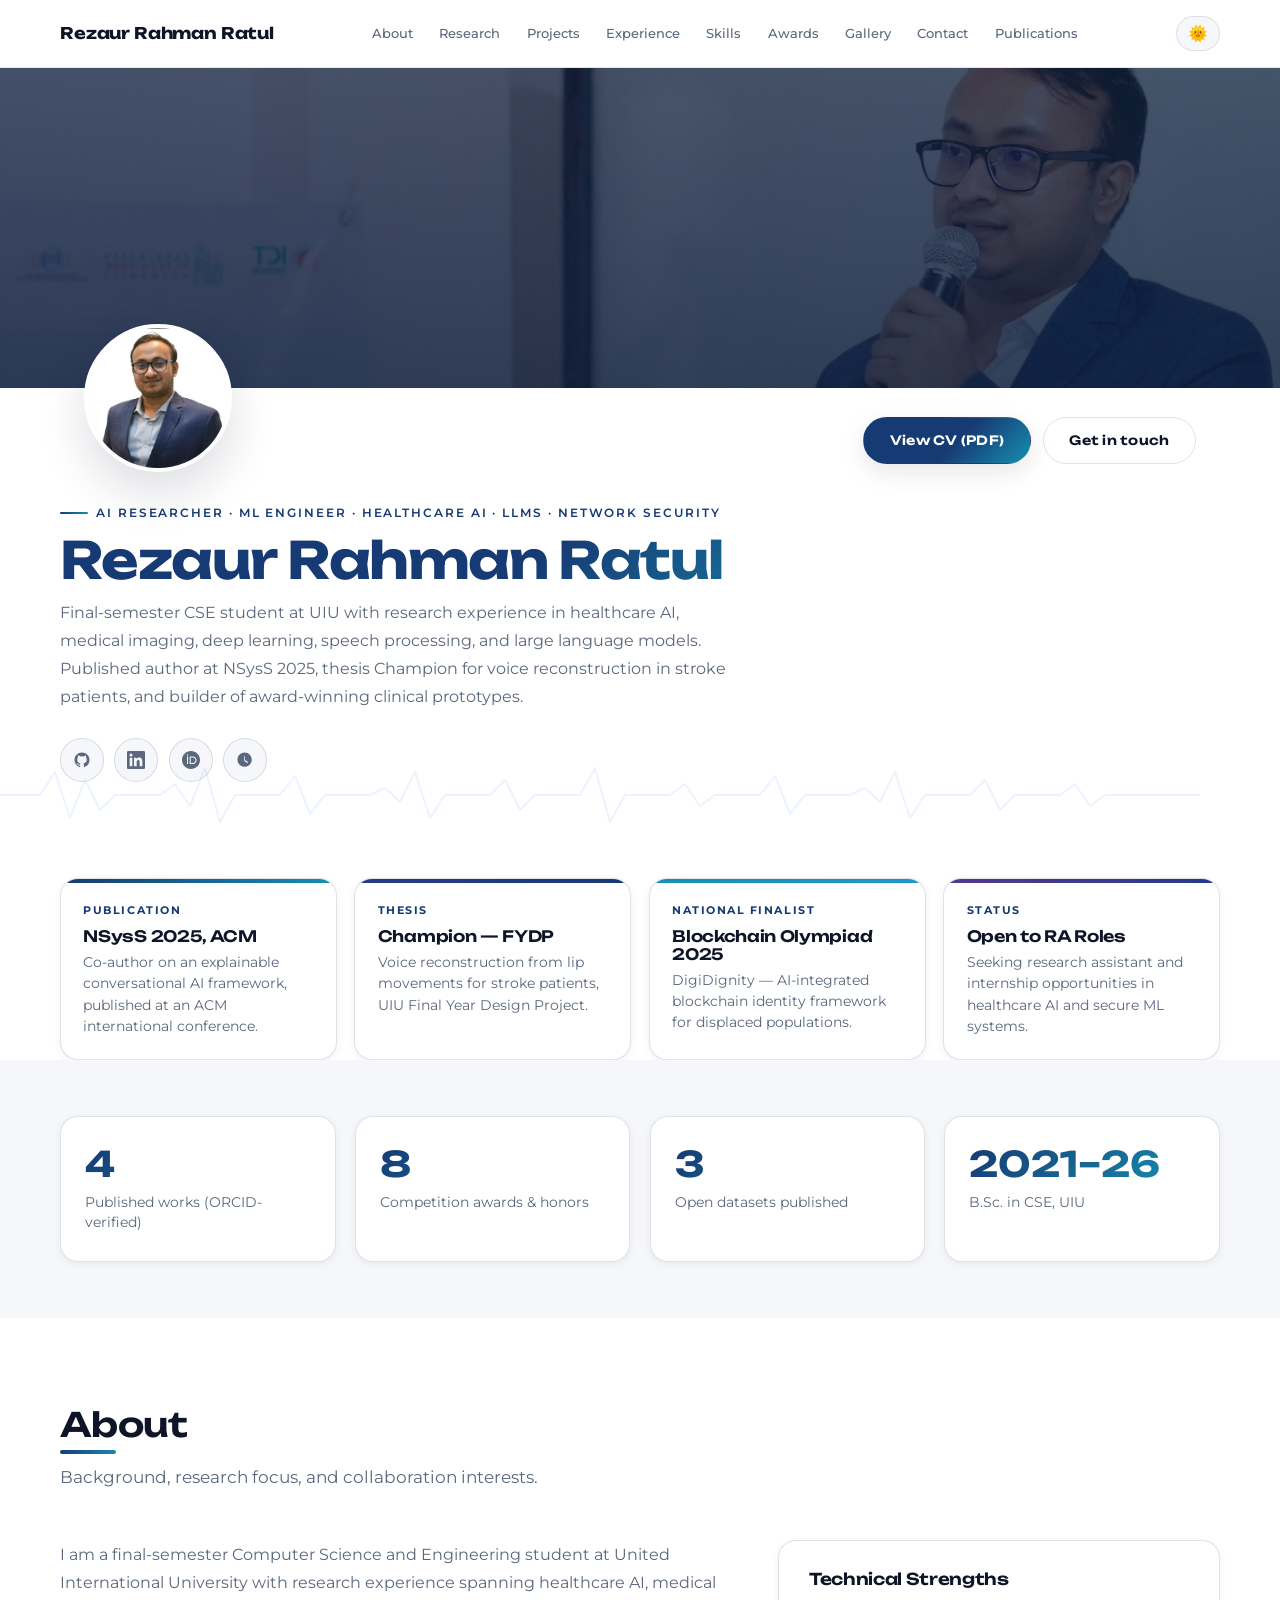
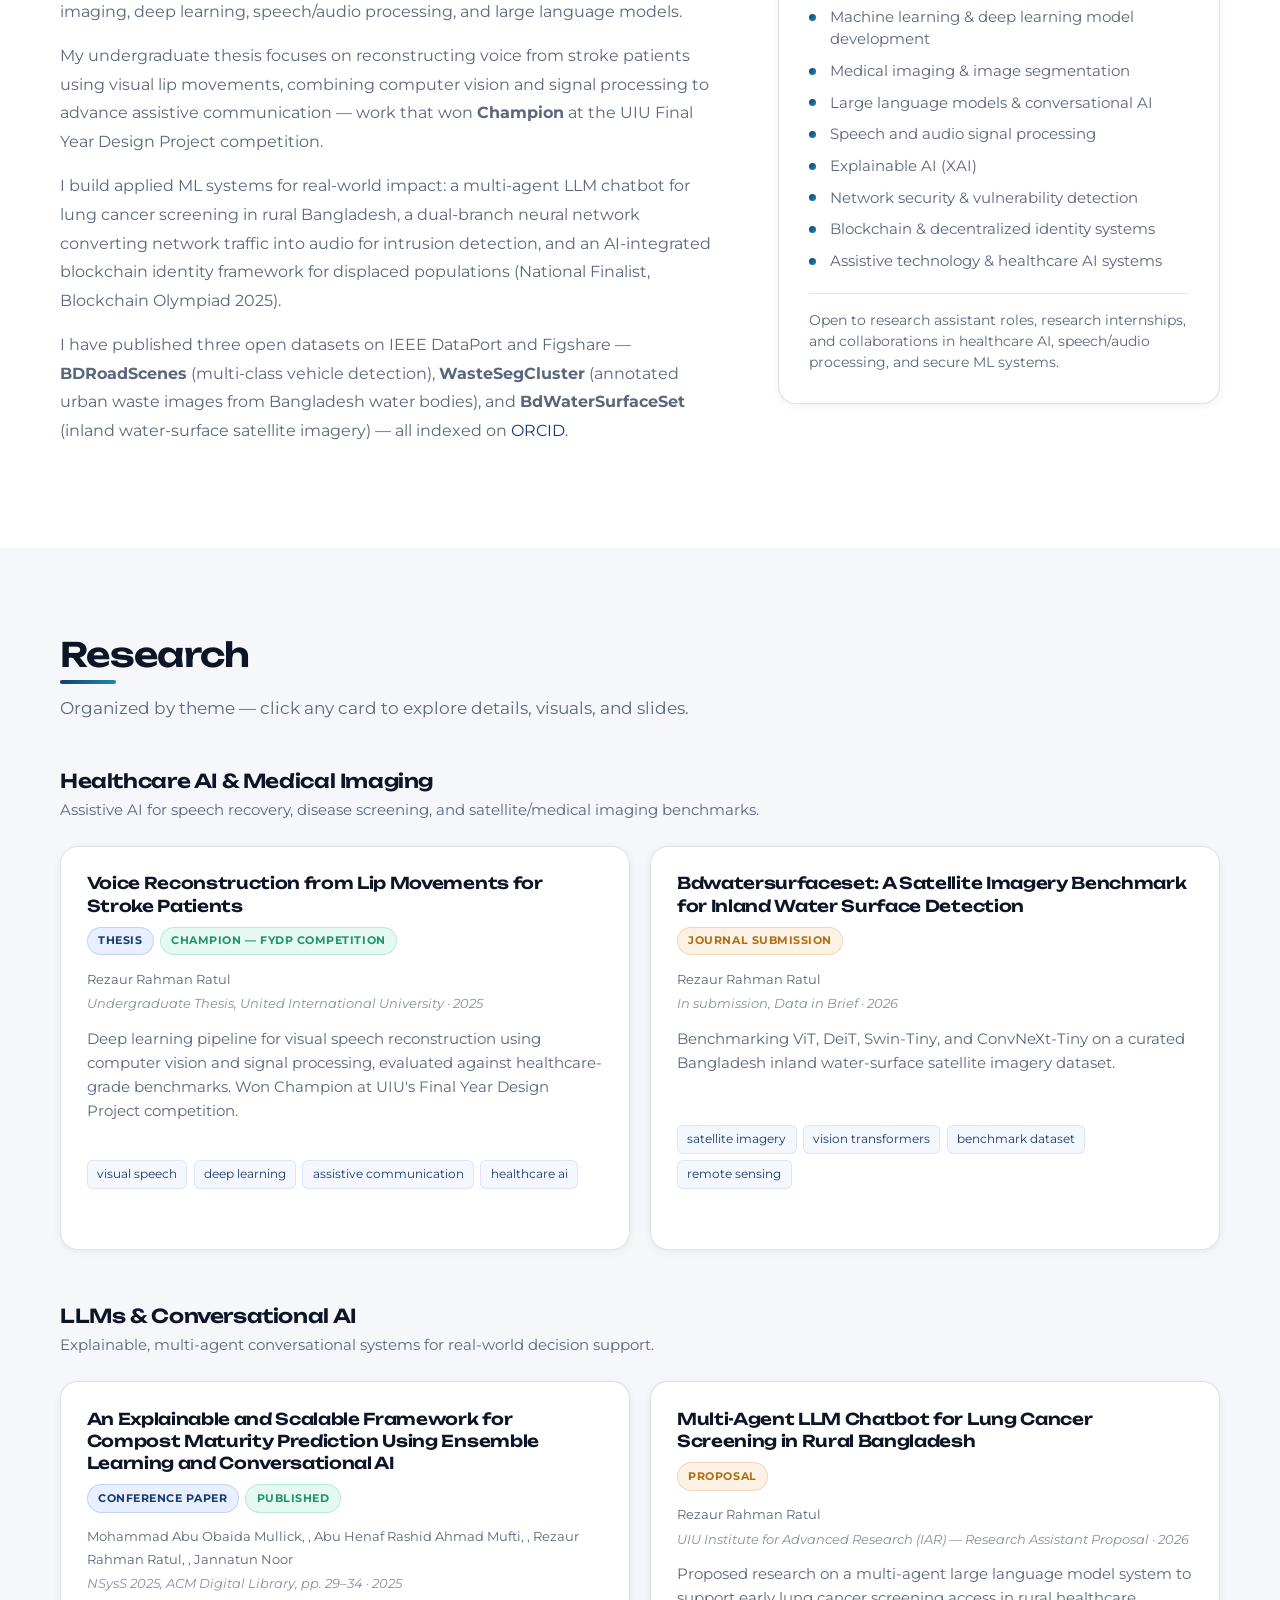
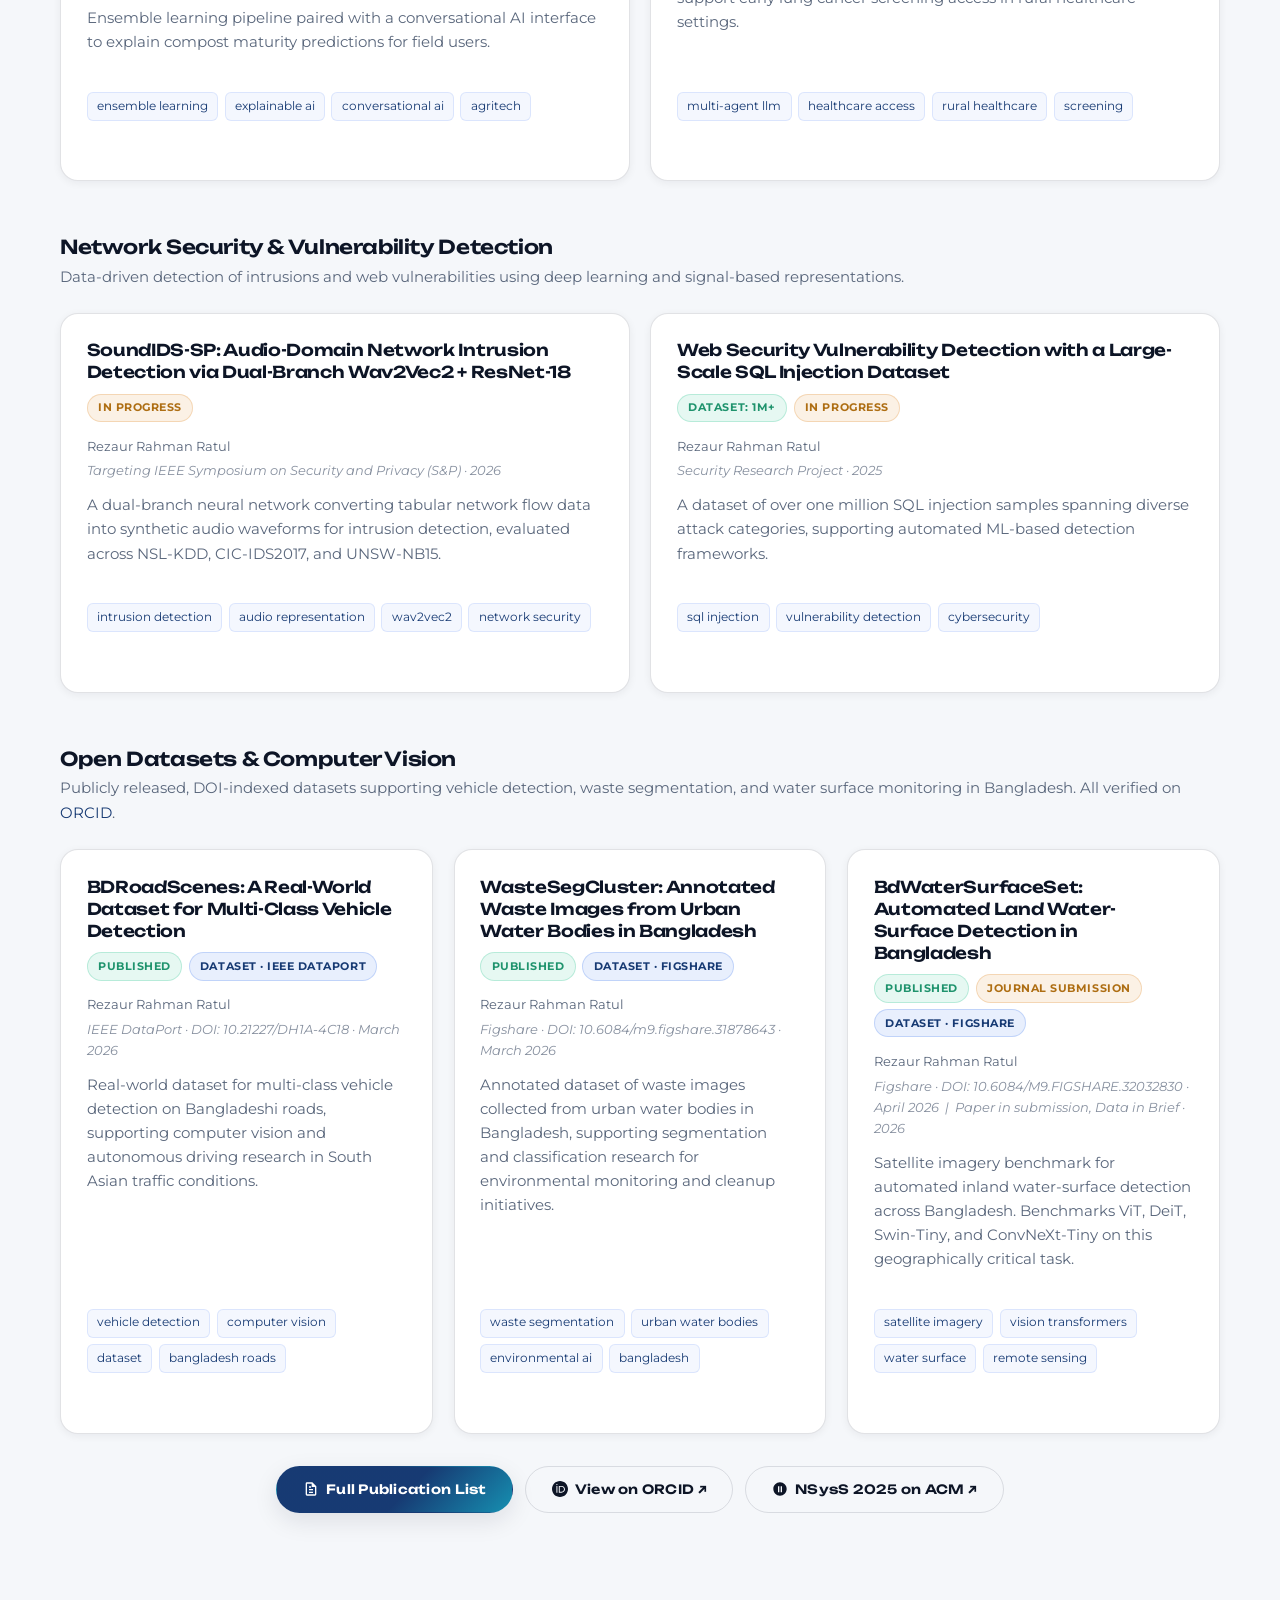
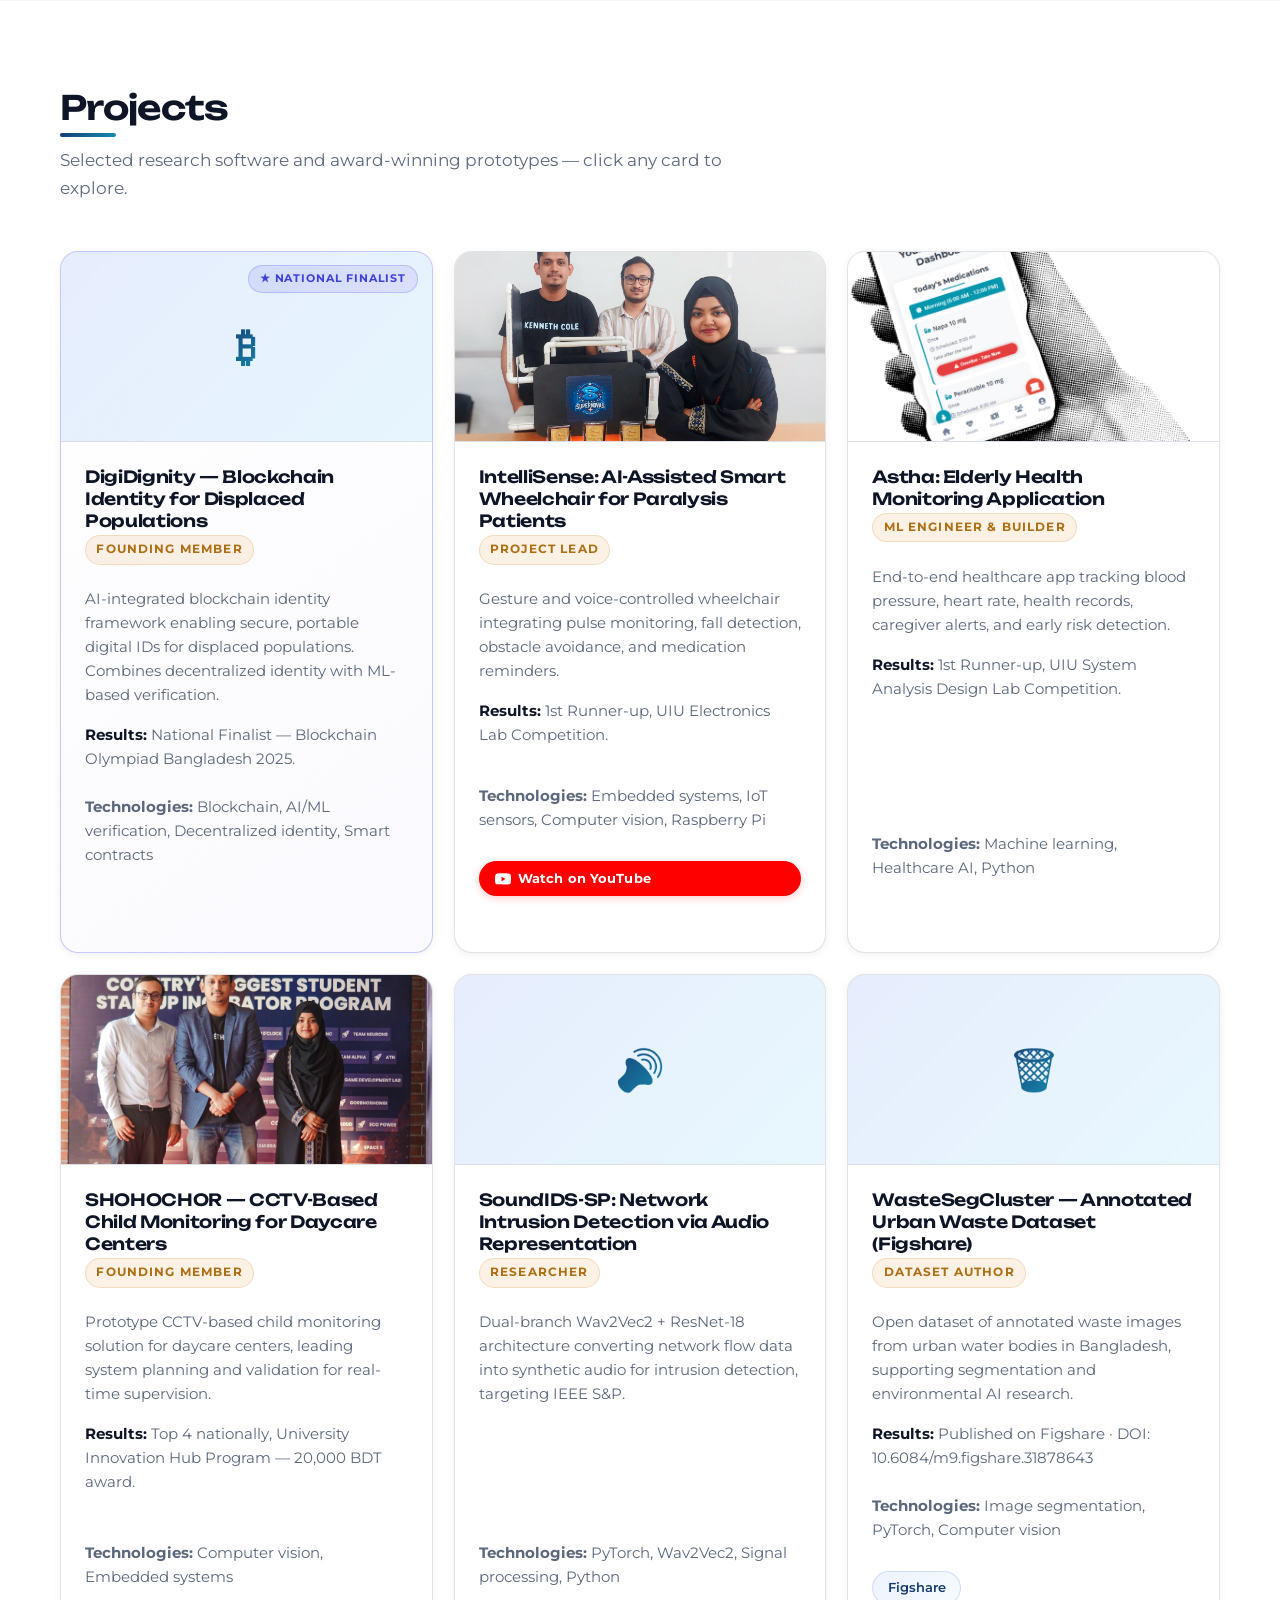
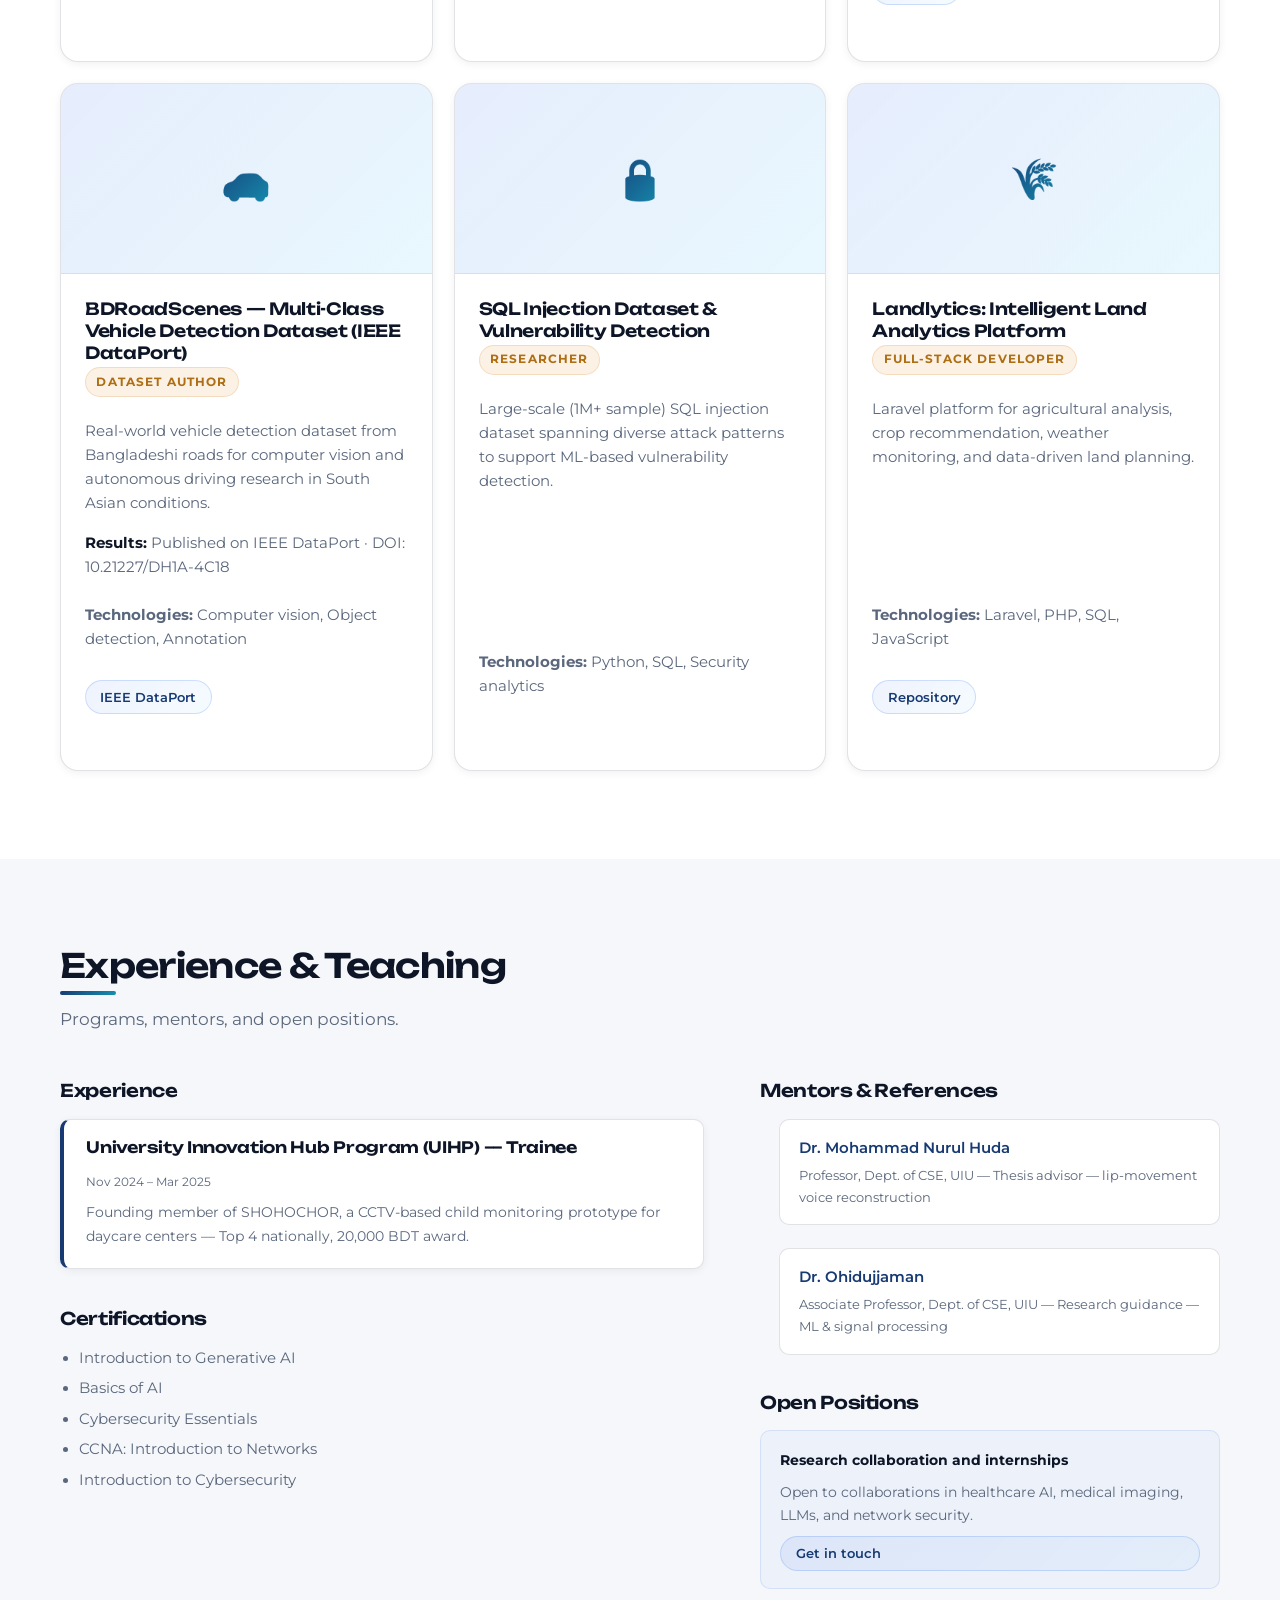
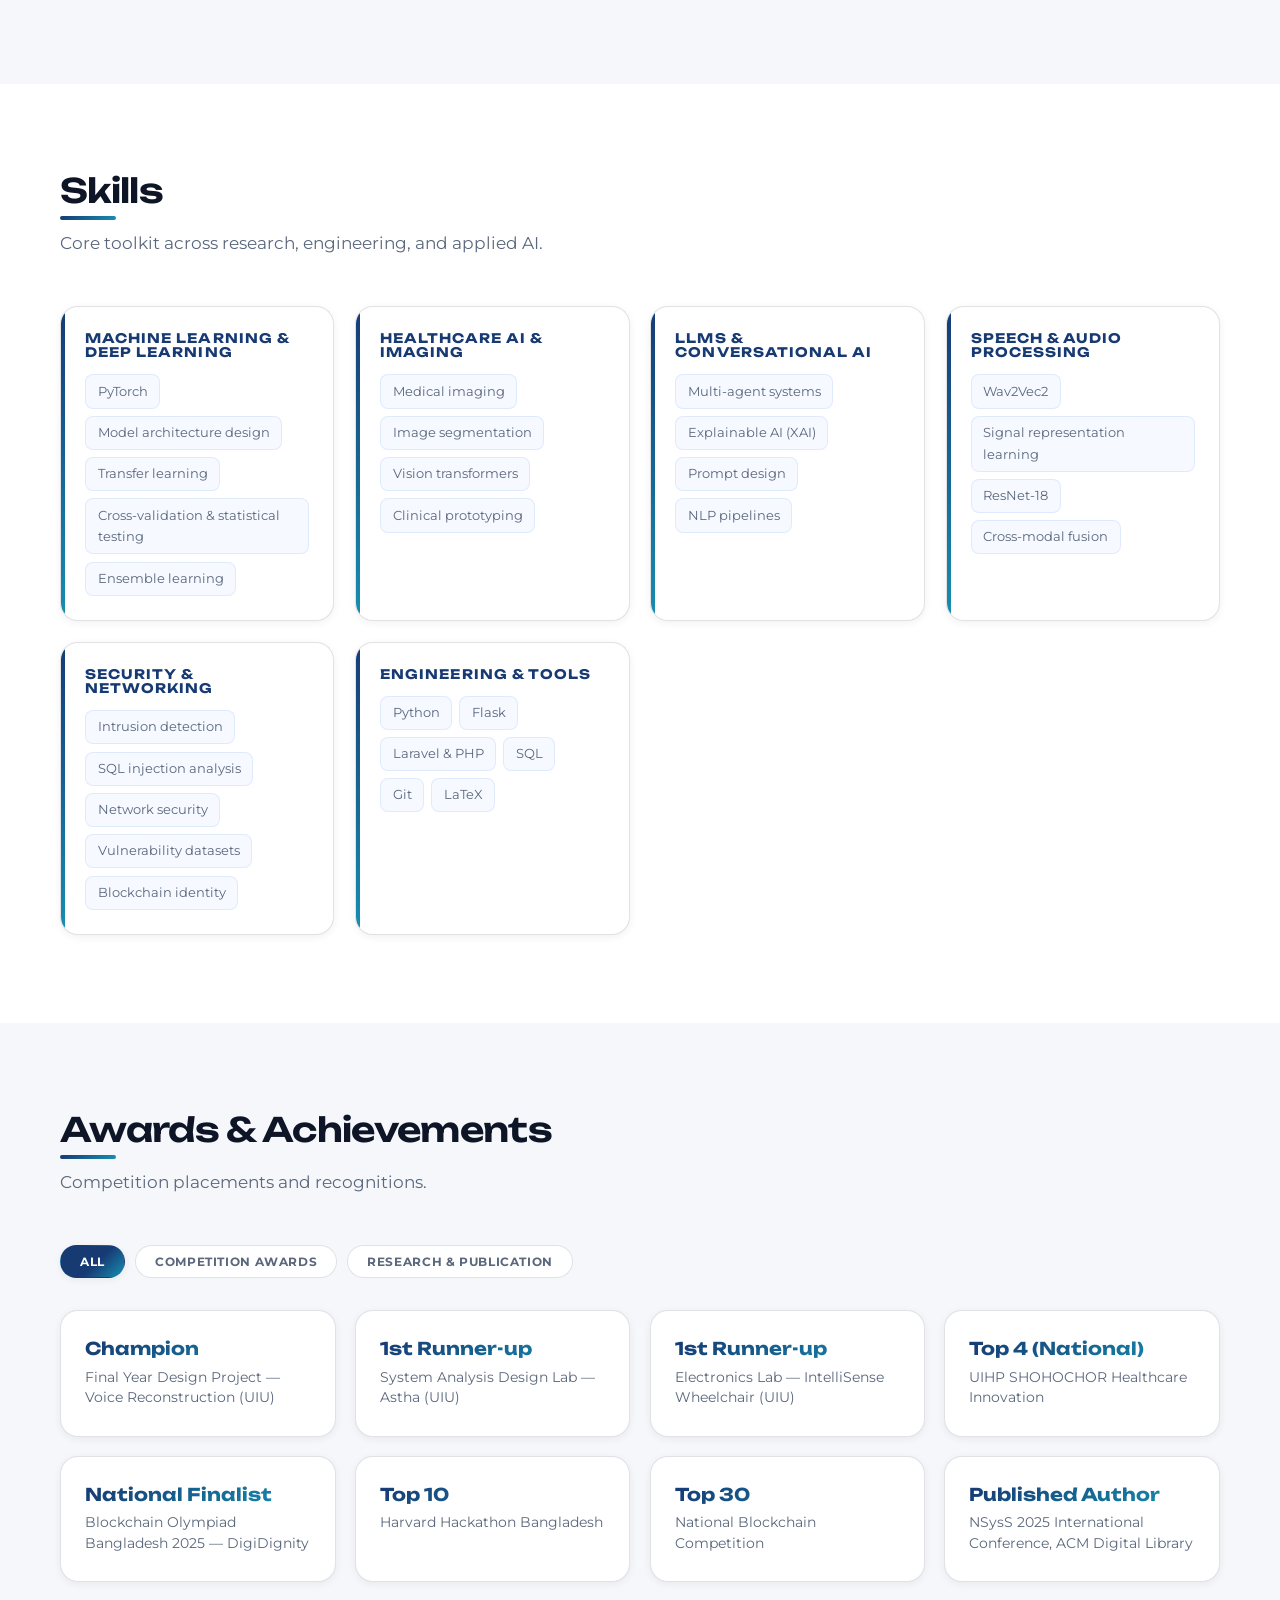
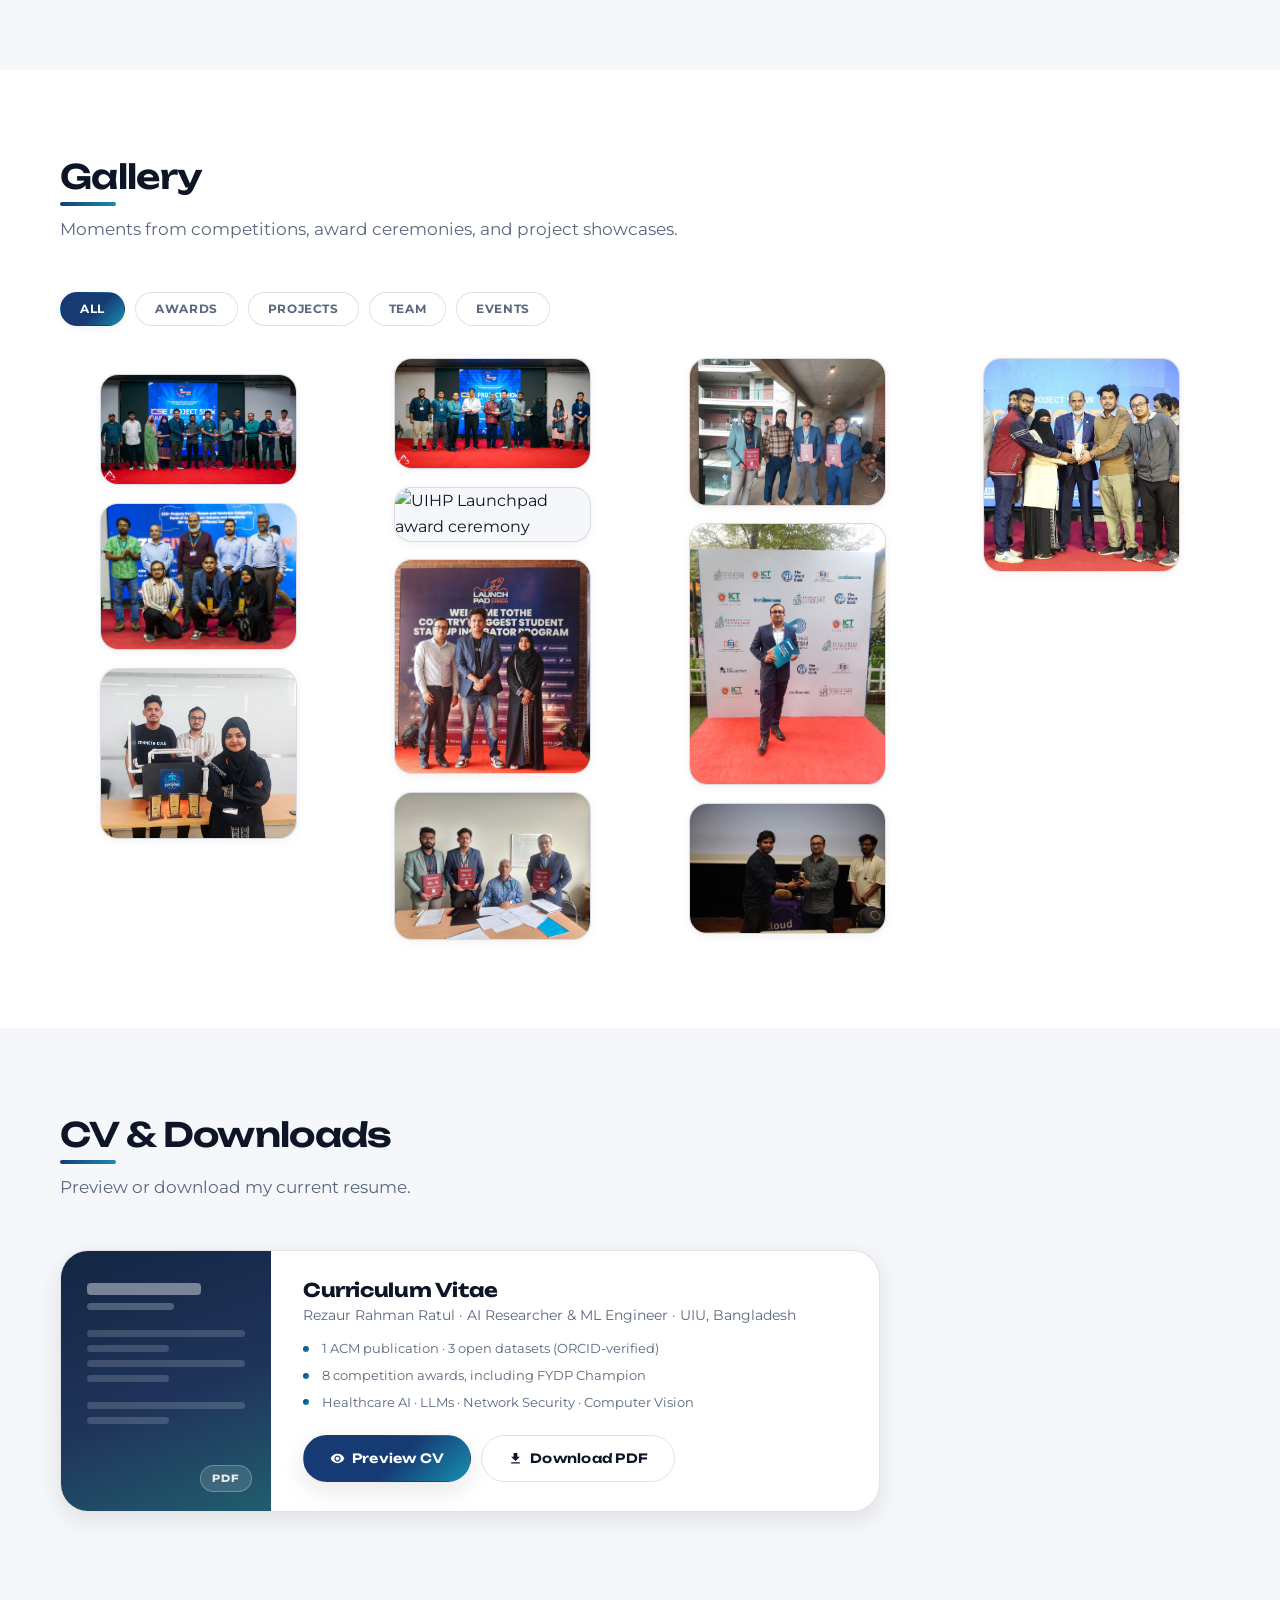
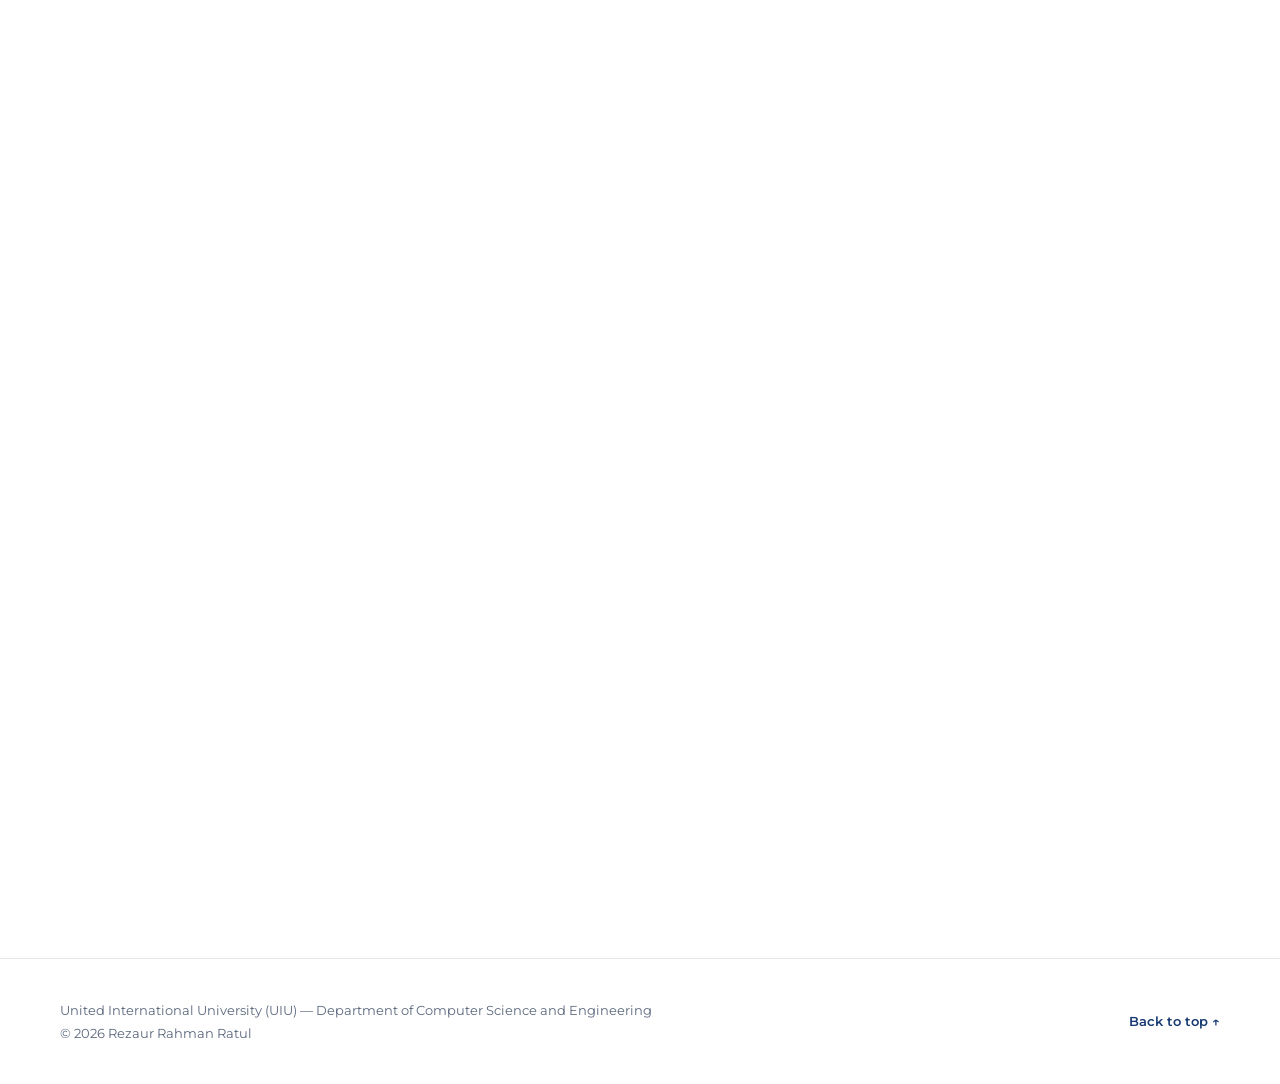
==== index.html @ 0cf9645f "Initial portfolio website" ====
<!DOCTYPE html>
<html lang="en" id="top">
<head>
    <meta charset="utf-8">
    <meta name="viewport" content="width=device-width, initial-scale=1">
    <title>Rezaur Rahman Ratul — AI Researcher & ML Engineer</title>
    <meta name="description" content="Portfolio of Rezaur Rahman Ratul, an AI researcher and ML engineer focused on medical imaging, healthcare AI, LLMs, conversational AI, and speech/audio processing.">
    <meta name="keywords" content="machine learning, healthcare ai, medical imaging, llm, conversational ai, speech processing, cybersecurity, network security, xai, deep learning, computer vision, vehicle detection, waste segmentation, water surface detection">
    <meta property="og:type" content="website">
    <meta property="og:title" content="Rezaur Rahman Ratul — AI Researcher & ML Engineer">
    <meta property="og:description" content="Portfolio of Rezaur Rahman Ratul — AI researcher, ML engineer, published author, and award-winning builder in healthcare AI and secure ML systems.">
    <meta name="twitter:card" content="summary_large_image">
    <link rel="stylesheet" href="assets/css/style.css">
    <link rel="preconnect" href="https://fonts.gstatic.com" crossorigin>
    <link rel="preconnect" href="https://fonts.googleapis.com">
    <link rel="icon" type="image/png" href="assets/img/profile_pic.png">
    <script>document.documentElement.dataset.theme = localStorage.getItem('theme') || 'light';</script>
    <noscript><style>.reveal{opacity:1!important;transform:none!important;}</style></noscript>
</head>
<body>

<!-- ============================================================
     HEADER
     ============================================================ -->
<header class="site-header" role="banner">
    <div class="container header-container">
        <a class="brand" href="index.html">Rezaur Rahman Ratul</a>
        <button class="nav-toggle" type="button" aria-expanded="false" aria-controls="primary-navigation">
            <span class="visually-hidden">Toggle navigation</span>
            <span aria-hidden="true">☰</span>
        </button>
        <nav id="primary-navigation" class="primary-nav" aria-label="Primary">
            <ul>
                <li><a href="#about">About</a></li>
                <li><a href="#research">Research</a></li>
                <li><a href="#projects">Projects</a></li>
                <li><a href="#experience">Experience</a></li>
                <li><a href="#skills">Skills</a></li>
                <li><a href="#awards">Awards</a></li>
                <li><a href="#gallery">Gallery</a></li>
                <li><a href="#contact">Contact</a></li>
                <li><a href="publications.html">Publications</a></li>
            </ul>
        </nav>
        <button class="theme-toggle" type="button" data-toggle-theme aria-label="Toggle theme">
            <span aria-hidden="true">🌞</span>
        </button>
    </div>
</header>

<main id="content">

    <!-- ============================================================
         HERO — Banner + Profile Photo
         ============================================================ -->
    <section class="hero" id="hero">
        <!-- Banner image strip -->
        <div class="hero-banner">
            <img class="hero-banner-img" src="assets/img/banner_pic.jpg" alt="Research and innovation background banner">
            <div class="hero-banner-overlay"></div>
        </div>

        <!-- Profile photo + action buttons row -->
        <div class="container">
            <div class="hero-profile-row">
                <div class="hero-avatar" role="img" aria-label="Portrait of Rezaur Rahman Ratul">
                    <img src="assets/img/profile_pic.png" alt="Rezaur Rahman Ratul — AI Researcher">
                </div>
                <div class="hero-profile-actions">
                    <a class="btn primary" href="Resume.pdf">View CV (PDF)</a>
                    <a class="btn secondary" href="#contact">Get in touch</a>
                </div>
            </div>

            <!-- Text block -->
            <div class="hero-text-block">
                <p class="hero-eyebrow">AI Researcher · ML Engineer · Healthcare AI · LLMs · Network Security</p>
                <h1 class="hero-name">Rezaur Rahman Ratul</h1>
                <p class="hero-lead">Final-semester CSE student at UIU with research experience in healthcare AI, medical imaging, deep learning, speech processing, and large language models. Published author at NSysS 2025, thesis Champion for voice reconstruction in stroke patients, and builder of award-winning clinical prototypes.</p>
                <ul class="hero-social" aria-label="Social profiles">
                    <li><a href="https://github.com/Rezaur16" target="_blank" rel="noopener" aria-label="GitHub profile" title="GitHub">
                        <svg width="18" height="18" viewBox="0 0 24 24" fill="currentColor" aria-hidden="true"><path d="M12 2C6.477 2 2 6.477 2 12c0 4.418 2.865 8.166 6.839 9.489.5.092.682-.217.682-.482 0-.237-.009-.868-.013-1.703-2.782.604-3.369-1.34-3.369-1.34-.454-1.156-1.11-1.463-1.11-1.463-.908-.62.069-.608.069-.608 1.003.07 1.531 1.03 1.531 1.03.892 1.529 2.341 1.087 2.91.832.092-.647.35-1.088.636-1.338-2.22-.253-4.555-1.11-4.555-4.943 0-1.091.39-1.984 1.029-2.683-.103-.253-.446-1.27.098-2.647 0 0 .84-.269 2.75 1.025A9.578 9.578 0 0 1 12 6.836a9.59 9.59 0 0 1 2.504.337c1.909-1.294 2.747-1.025 2.747-1.025.546 1.377.203 2.394.1 2.647.64.699 1.028 1.592 1.028 2.683 0 3.842-2.339 4.687-4.566 4.935.359.309.678.919.678 1.852 0 1.336-.012 2.415-.012 2.743 0 .267.18.578.688.48C19.138 20.163 22 16.418 22 12c0-5.523-4.477-10-10-10z"/></svg>
                    </a></li>
                    <li><a href="https://www.linkedin.com/in/rezaur-rahman-ratul-590408217" target="_blank" rel="noopener" aria-label="LinkedIn profile" title="LinkedIn">
                        <svg width="18" height="18" viewBox="0 0 24 24" fill="currentColor" aria-hidden="true"><path d="M20.447 20.452h-3.554v-5.569c0-1.328-.027-3.037-1.852-3.037-1.853 0-2.136 1.445-2.136 2.939v5.667H9.351V9h3.414v1.561h.046c.477-.9 1.637-1.85 3.37-1.85 3.601 0 4.267 2.37 4.267 5.455v6.286zM5.337 7.433a2.062 2.062 0 0 1-2.063-2.065 2.064 2.064 0 1 1 2.063 2.065zm1.782 13.019H3.555V9h3.564v11.452zM22.225 0H1.771C.792 0 0 .774 0 1.729v20.542C0 23.227.792 24 1.771 24h20.451C23.2 24 24 23.227 24 22.271V1.729C24 .774 23.2 0 22.222 0h.003z"/></svg>
                    </a></li>
                    <li><a href="https://orcid.org/0009-0002-9172-9982" target="_blank" rel="noopener" aria-label="ORCID profile" title="ORCID">
                        <svg width="18" height="18" viewBox="0 0 24 24" fill="currentColor" aria-hidden="true"><path d="M12 0C5.372 0 0 5.372 0 12s5.372 12 12 12 12-5.372 12-12S18.628 0 12 0zM7.369 4.378c.525 0 .947.431.947.947s-.422.947-.947.947a.95.95 0 0 1-.947-.947c0-.525.422-.947.947-.947zm-.722 3.038h1.444v10.041H6.647V7.416zm3.562 0h3.9c3.712 0 5.344 2.653 5.344 5.025 0 2.578-2.016 5.016-5.325 5.016h-3.919V7.416zm1.444 1.303v7.444h2.297c3.272 0 4.022-2.484 4.022-3.722 0-2.016-1.284-3.722-4.097-3.722h-2.222z"/></svg>
                    </a></li>
                    <li><a href="https://ieee-dataport.org/documents/bdroadscenes-real-world-dataset-multi-class-vehicle-detection" target="_blank" rel="noopener" aria-label="IEEE DataPort" title="IEEE DataPort">
                        <svg width="18" height="18" viewBox="0 0 24 24" fill="currentColor" aria-hidden="true"><path d="M11.5 2C6.25 2 2 6.25 2 11.5S6.25 21 11.5 21 21 16.75 21 11.5 16.75 2 11.5 2zm.5 5v5l4 2.5-1 1.73L11 13V7h1z"/></svg>
                    </a></li>
                </ul>
            </div>
        </div>

        <!-- Decorative waveform -->
        <svg class="hero-waveform" viewBox="0 0 1200 70" preserveAspectRatio="none" aria-hidden="true">
            <path d="M0 35 L40 35 L55 12 L70 58 L85 20 L100 50 L115 35 L160 35 L175 24 L190 46 L205 8 L220 62 L235 35 L280 35 L295 16 L310 54 L325 35 L370 35 L385 28 L400 42 L415 12 L430 58 L445 35 L490 35 L505 20 L520 50 L535 35 L580 35 L595 8 L610 62 L625 35 L670 35 L685 24 L700 46 L715 35 L760 35 L775 16 L790 54 L805 35 L850 35 L865 28 L880 42 L895 12 L910 58 L925 35 L970 35 L985 20 L1000 50 L1015 35 L1060 35 L1075 24 L1090 46 L1105 35 L1200 35" fill="none" stroke="var(--wave-color)" stroke-width="2" stroke-linecap="round" stroke-linejoin="round"/>
        </svg>
    </section>

    <!-- ============================================================
         HIGHLIGHT STRIP
         ============================================================ -->
    <section class="highlight-strip reveal">
        <div class="container highlight-grid" role="list">
            <article class="highlight-card" role="listitem">
                <span class="highlight-kicker">Publication</span>
                <h4>NSysS 2025, ACM</h4>
                <p>Co-author on an explainable conversational AI framework, published at an ACM international conference.</p>
            </article>
            <article class="highlight-card" role="listitem">
                <span class="highlight-kicker">Thesis</span>
                <h4>Champion — FYDP</h4>
                <p>Voice reconstruction from lip movements for stroke patients, UIU Final Year Design Project.</p>
            </article>
            <article class="highlight-card" role="listitem">
                <span class="highlight-kicker">National Finalist</span>
                <h4>Blockchain Olympiad 2025</h4>
                <p>DigiDignity — AI-integrated blockchain identity framework for displaced populations.</p>
            </article>
            <article class="highlight-card" role="listitem">
                <span class="highlight-kicker">Status</span>
                <h4>Open to RA Roles</h4>
                <p>Seeking research assistant and internship opportunities in healthcare AI and secure ML systems.</p>
            </article>
        </div>
    </section>

    <!-- ============================================================
         STATS
         ============================================================ -->
    <section class="section stats reveal" id="stats">
        <div class="container stats-grid" role="list">
            <article class="stat-card" role="listitem" tabindex="0" aria-label="NSysS 2025 conference paper plus 3 datasets on ORCID.">
                <span class="stat-value">4</span>
                <span class="stat-label">Published works (ORCID-verified)</span>
            </article>
            <article class="stat-card" role="listitem" tabindex="0" aria-label="Champion, runner-up, and top placements across UIU and national events.">
                <span class="stat-value">8</span>
                <span class="stat-label">Competition awards &amp; honors</span>
            </article>
            <article class="stat-card" role="listitem" tabindex="0" aria-label="IEEE DataPort, Figshare, and ACM published datasets and papers.">
                <span class="stat-value">3</span>
                <span class="stat-label">Open datasets published</span>
            </article>
            <article class="stat-card" role="listitem" tabindex="0" aria-label="Final-year Computer Science and Engineering student at UIU.">
                <span class="stat-value">2021–26</span>
                <span class="stat-label">B.Sc. in CSE, UIU</span>
            </article>
        </div>
    </section>

    <!-- ============================================================
         ABOUT
         ============================================================ -->
    <section class="section reveal" id="about">
        <div class="container section-container">
            <div class="section-header">
                <h2 class="section-title">About</h2>
                <p class="section-subtitle">Background, research focus, and collaboration interests.</p>
            </div>
            <div class="about-grid">
                <div class="about-bio">
                    <p>I am a final-semester Computer Science and Engineering student at United International University with research experience spanning healthcare AI, medical imaging, deep learning, speech/audio processing, and large language models.</p>
                    <p>My undergraduate thesis focuses on reconstructing voice from stroke patients using visual lip movements, combining computer vision and signal processing to advance assistive communication — work that won <strong>Champion</strong> at the UIU Final Year Design Project competition.</p>
                    <p>I build applied ML systems for real-world impact: a multi-agent LLM chatbot for lung cancer screening in rural Bangladesh, a dual-branch neural network converting network traffic into audio for intrusion detection, and an AI-integrated blockchain identity framework for displaced populations (National Finalist, Blockchain Olympiad 2025).</p>
                    <p>I have published three open datasets on IEEE DataPort and Figshare — <strong>BDRoadScenes</strong> (multi-class vehicle detection), <strong>WasteSegCluster</strong> (annotated urban waste images from Bangladesh water bodies), and <strong>BdWaterSurfaceSet</strong> (inland water-surface satellite imagery) — all indexed on <a href="https://orcid.org/0009-0002-9172-9982" target="_blank" rel="noopener">ORCID</a>.</p>
                </div>
                <aside class="about-strengths" aria-label="Technical strengths">
                    <h3>Technical Strengths</h3>
                    <ul>
                        <li>Machine learning &amp; deep learning model development</li>
                        <li>Medical imaging &amp; image segmentation</li>
                        <li>Large language models &amp; conversational AI</li>
                        <li>Speech and audio signal processing</li>
                        <li>Explainable AI (XAI)</li>
                        <li>Network security &amp; vulnerability detection</li>
                        <li>Blockchain &amp; decentralized identity systems</li>
                        <li>Assistive technology &amp; healthcare AI systems</li>
                    </ul>
                    <p class="about-availability">Open to research assistant roles, research internships, and collaborations in healthcare AI, speech/audio processing, and secure ML systems.</p>
                </aside>
            </div>
        </div>
    </section>

    <!-- ============================================================
         RESEARCH
         ============================================================ -->
    <section class="section alt reveal" id="research">
        <div class="container section-container">
            <div class="section-header">
                <h2 class="section-title">Research</h2>
                <p class="section-subtitle">Organized by theme — click any card to explore details, visuals, and slides.</p>
            </div>

            <!-- Theme 1: Healthcare AI & Medical Imaging -->
            <article class="research-theme" id="theme-healthcare-medical-imaging">
                <header class="theme-header">
                    <h3>Healthcare AI &amp; Medical Imaging</h3>
                    <p>Assistive AI for speech recovery, disease screening, and satellite/medical imaging benchmarks.</p>
                </header>
                <div class="papers-grid">
                    <div class="paper-card" data-detail-key="voice-reconstruction" role="button" tabindex="0" aria-label="Open details for Voice Reconstruction from Lip Movements for Stroke Patients">
                        <h4>Voice Reconstruction from Lip Movements for Stroke Patients</h4>
                        <span class="badge-group"><span class="badge badge-info">Thesis</span><span class="badge badge-success">Champion — FYDP Competition</span></span>
                        <p class="paper-authors"><span>Rezaur Rahman Ratul</span></p>
                        <p class="paper-meta">Undergraduate Thesis, United International University · 2025</p>
                        <p class="paper-abstract">Deep learning pipeline for visual speech reconstruction using computer vision and signal processing, evaluated against healthcare-grade benchmarks. Won Champion at UIU's Final Year Design Project competition.</p>
                        <div class="paper-footer">
                            <div class="paper-keywords"><span class="keyword">visual speech</span><span class="keyword">deep learning</span><span class="keyword">assistive communication</span><span class="keyword">healthcare ai</span></div>
                            <span class="click-hint">View slides &amp; details</span>
                        </div>
                    </div>
                    <div class="paper-card" data-detail-key="bdwatersurfaceset" role="button" tabindex="0" aria-label="Open details for Bdwatersurfaceset">
                        <h4>Bdwatersurfaceset: A Satellite Imagery Benchmark for Inland Water Surface Detection</h4>
                        <span class="badge-group"><span class="badge badge-warning">Journal submission</span></span>
                        <p class="paper-authors"><span>Rezaur Rahman Ratul</span></p>
                        <p class="paper-meta">In submission, Data in Brief · 2026</p>
                        <p class="paper-abstract">Benchmarking ViT, DeiT, Swin-Tiny, and ConvNeXt-Tiny on a curated Bangladesh inland water-surface satellite imagery dataset.</p>
                        <div class="paper-footer">
                            <div class="paper-keywords"><span class="keyword">satellite imagery</span><span class="keyword">vision transformers</span><span class="keyword">benchmark dataset</span><span class="keyword">remote sensing</span></div>
                            <span class="click-hint">View slides &amp; details</span>
                        </div>
                    </div>
                </div>
            </article>

            <!-- Theme 2: LLMs & Conversational AI -->
            <article class="research-theme" id="theme-llm-conversational-ai">
                <header class="theme-header">
                    <h3>LLMs &amp; Conversational AI</h3>
                    <p>Explainable, multi-agent conversational systems for real-world decision support.</p>
                </header>
                <div class="papers-grid">
                    <div class="paper-card" data-detail-key="compost-ai" role="button" tabindex="0" aria-label="Open details for Compost AI paper">
                        <h4>An Explainable and Scalable Framework for Compost Maturity Prediction Using Ensemble Learning and Conversational AI</h4>
                        <span class="badge-group"><span class="badge badge-info">Conference Paper</span><span class="badge badge-success">Published</span></span>
                        <p class="paper-authors"><span>Mohammad Abu Obaida Mullick</span>, <span>Abu Henaf Rashid Ahmad Mufti</span>, <span>Rezaur Rahman Ratul</span>, <span>Jannatun Noor</span></p>
                        <p class="paper-meta">NSysS 2025, ACM Digital Library, pp. 29–34 · 2025</p>
                        <p class="paper-abstract">Ensemble learning pipeline paired with a conversational AI interface to explain compost maturity predictions for field users.</p>
                        <div class="paper-footer">
                            <div class="paper-keywords"><span class="keyword">ensemble learning</span><span class="keyword">explainable ai</span><span class="keyword">conversational ai</span><span class="keyword">agritech</span></div>
                            <span class="click-hint">View details &amp; citation</span>
                        </div>
                    </div>
                    <div class="paper-card" data-detail-key="lung-cancer-llm" role="button" tabindex="0" aria-label="Open details for Lung Cancer LLM proposal">
                        <h4>Multi-Agent LLM Chatbot for Lung Cancer Screening in Rural Bangladesh</h4>
                        <span class="badge-group"><span class="badge badge-warning">Proposal</span></span>
                        <p class="paper-authors"><span>Rezaur Rahman Ratul</span></p>
                        <p class="paper-meta">UIU Institute for Advanced Research (IAR) — Research Assistant Proposal · 2026</p>
                        <p class="paper-abstract">Proposed research on a multi-agent large language model system to support early lung cancer screening access in rural healthcare settings.</p>
                        <div class="paper-footer">
                            <div class="paper-keywords"><span class="keyword">multi-agent llm</span><span class="keyword">healthcare access</span><span class="keyword">rural healthcare</span><span class="keyword">screening</span></div>
                            <span class="click-hint">View details</span>
                        </div>
                    </div>
                </div>
            </article>

            <!-- Theme 3: Network Security -->
            <article class="research-theme" id="theme-network-security">
                <header class="theme-header">
                    <h3>Network Security &amp; Vulnerability Detection</h3>
                    <p>Data-driven detection of intrusions and web vulnerabilities using deep learning and signal-based representations.</p>
                </header>
                <div class="papers-grid">
                    <div class="paper-card" data-detail-key="soundids-sp" role="button" tabindex="0" aria-label="Open details for SoundIDS-SP">
                        <h4>SoundIDS-SP: Audio-Domain Network Intrusion Detection via Dual-Branch Wav2Vec2 + ResNet-18</h4>
                        <span class="badge-group"><span class="badge badge-warning">In progress</span></span>
                        <p class="paper-authors"><span>Rezaur Rahman Ratul</span></p>
                        <p class="paper-meta">Targeting IEEE Symposium on Security and Privacy (S&amp;P) · 2026</p>
                        <p class="paper-abstract">A dual-branch neural network converting tabular network flow data into synthetic audio waveforms for intrusion detection, evaluated across NSL-KDD, CIC-IDS2017, and UNSW-NB15.</p>
                        <div class="paper-footer">
                            <div class="paper-keywords"><span class="keyword">intrusion detection</span><span class="keyword">audio representation</span><span class="keyword">wav2vec2</span><span class="keyword">network security</span></div>
                            <span class="click-hint">View slides &amp; details</span>
                        </div>
                    </div>
                    <div class="paper-card" data-detail-key="sqli-detection" role="button" tabindex="0" aria-label="Open details for SQL Injection Detection">
                        <h4>Web Security Vulnerability Detection with a Large-Scale SQL Injection Dataset</h4>
                        <span class="badge-group"><span class="badge badge-success">Dataset: 1M+</span><span class="badge badge-warning">In progress</span></span>
                        <p class="paper-authors"><span>Rezaur Rahman Ratul</span></p>
                        <p class="paper-meta">Security Research Project · 2025</p>
                        <p class="paper-abstract">A dataset of over one million SQL injection samples spanning diverse attack categories, supporting automated ML-based detection frameworks.</p>
                        <div class="paper-footer">
                            <div class="paper-keywords"><span class="keyword">sql injection</span><span class="keyword">vulnerability detection</span><span class="keyword">cybersecurity</span></div>
                            <span class="click-hint">View details</span>
                        </div>
                    </div>
                </div>
            </article>

            <!-- Theme 4: Open Datasets (ORCID-verified) -->
            <article class="research-theme" id="theme-datasets">
                <header class="theme-header">
                    <h3>Open Datasets &amp; Computer Vision</h3>
                    <p>Publicly released, DOI-indexed datasets supporting vehicle detection, waste segmentation, and water surface monitoring in Bangladesh. All verified on <a href="https://orcid.org/0009-0002-9172-9982" target="_blank" rel="noopener">ORCID</a>.</p>
                </header>
                <div class="papers-grid">
                    <div class="paper-card" data-detail-key="bdroadscenes" role="button" tabindex="0" aria-label="Open details for BDRoadScenes dataset">
                        <h4>BDRoadScenes: A Real-World Dataset for Multi-Class Vehicle Detection</h4>
                        <span class="badge-group"><span class="badge badge-success">Published</span><span class="badge badge-info">Dataset · IEEE DataPort</span></span>
                        <p class="paper-authors"><span>Rezaur Rahman Ratul</span></p>
                        <p class="paper-meta">IEEE DataPort · DOI: 10.21227/DH1A-4C18 · March 2026</p>
                        <p class="paper-abstract">Real-world dataset for multi-class vehicle detection on Bangladeshi roads, supporting computer vision and autonomous driving research in South Asian traffic conditions.</p>
                        <div class="paper-footer">
                            <div class="paper-keywords"><span class="keyword">vehicle detection</span><span class="keyword">computer vision</span><span class="keyword">dataset</span><span class="keyword">bangladesh roads</span></div>
                            <span class="click-hint">View details &amp; dataset link</span>
                        </div>
                    </div>
                    <div class="paper-card" data-detail-key="wastesegcluster" role="button" tabindex="0" aria-label="Open details for WasteSegCluster dataset">
                        <h4>WasteSegCluster: Annotated Waste Images from Urban Water Bodies in Bangladesh</h4>
                        <span class="badge-group"><span class="badge badge-success">Published</span><span class="badge badge-info">Dataset · Figshare</span></span>
                        <p class="paper-authors"><span>Rezaur Rahman Ratul</span></p>
                        <p class="paper-meta">Figshare · DOI: 10.6084/m9.figshare.31878643 · March 2026</p>
                        <p class="paper-abstract">Annotated dataset of waste images collected from urban water bodies in Bangladesh, supporting segmentation and classification research for environmental monitoring and cleanup initiatives.</p>
                        <div class="paper-footer">
                            <div class="paper-keywords"><span class="keyword">waste segmentation</span><span class="keyword">urban water bodies</span><span class="keyword">environmental ai</span><span class="keyword">bangladesh</span></div>
                            <span class="click-hint">View details &amp; dataset link</span>
                        </div>
                    </div>
                    <div class="paper-card" data-detail-key="bdwatersurfaceset" role="button" tabindex="0" aria-label="Open details for BdWaterSurfaceSet dataset">
                        <h4>BdWaterSurfaceSet: Automated Land Water-Surface Detection in Bangladesh</h4>
                        <span class="badge-group"><span class="badge badge-success">Published</span><span class="badge badge-warning">Journal submission</span><span class="badge badge-info">Dataset · Figshare</span></span>
                        <p class="paper-authors"><span>Rezaur Rahman Ratul</span></p>
                        <p class="paper-meta">Figshare · DOI: 10.6084/M9.FIGSHARE.32032830 · April 2026 &nbsp;|&nbsp; Paper in submission, Data in Brief · 2026</p>
                        <p class="paper-abstract">Satellite imagery benchmark for automated inland water-surface detection across Bangladesh. Benchmarks ViT, DeiT, Swin-Tiny, and ConvNeXt-Tiny on this geographically critical task.</p>
                        <div class="paper-footer">
                            <div class="paper-keywords"><span class="keyword">satellite imagery</span><span class="keyword">vision transformers</span><span class="keyword">water surface</span><span class="keyword">remote sensing</span></div>
                            <span class="click-hint">View slides &amp; dataset link</span>
                        </div>
                    </div>
                </div>
            </article>

            <div class="cta-row">
                <a class="btn primary" href="publications.html">
                    <svg width="16" height="16" viewBox="0 0 24 24" fill="currentColor" aria-hidden="true"><path d="M14 2H6a2 2 0 0 0-2 2v16a2 2 0 0 0 2 2h12a2 2 0 0 0 2-2V8l-6-6zm4 18H6V4h7v5h5v11zm-9-8h6v2H9zm0 4h6v2H9zm0-8h3v2H9z"/></svg>
                    Full Publication List
                </a>
                <a class="btn secondary" href="https://orcid.org/0009-0002-9172-9982" target="_blank" rel="noopener">
                    <svg width="16" height="16" viewBox="0 0 24 24" fill="currentColor" aria-hidden="true"><path d="M12 0C5.372 0 0 5.372 0 12s5.372 12 12 12 12-5.372 12-12S18.628 0 12 0zM7.369 4.378c.525 0 .947.431.947.947s-.422.947-.947.947a.95.95 0 0 1-.947-.947c0-.525.422-.947.947-.947zm-.722 3.038h1.444v10.041H6.647V7.416zm3.562 0h3.9c3.712 0 5.344 2.653 5.344 5.025 0 2.578-2.016 5.016-5.325 5.016h-3.919V7.416zm1.444 1.303v7.444h2.297c3.272 0 4.022-2.484 4.022-3.722 0-2.016-1.284-3.722-4.097-3.722h-2.222z"/></svg>
                    View on ORCID ↗
                </a>
                <a class="btn secondary" href="https://doi.org/10.1145/3777555.3777574" target="_blank" rel="noopener">
                    <svg width="16" height="16" viewBox="0 0 24 24" fill="currentColor" aria-hidden="true"><path d="M12 2C6.48 2 2 6.48 2 12s4.48 10 10 10 10-4.48 10-10S17.52 2 12 2zm-1 15H9V8h2v9zm4 0h-2V8h2v9z"/></svg>
                    NSysS 2025 on ACM ↗
                </a>
            </div>
        </div>
    </section>

    <!-- ============================================================
         PROJECTS
         ============================================================ -->
    <section class="section reveal" id="projects">
        <div class="container section-container">
            <div class="section-header">
                <h2 class="section-title">Projects</h2>
                <p class="section-subtitle">Selected research software and award-winning prototypes — click any card to explore.</p>
            </div>
            <div class="projects-grid">

                <!-- DigiDignity — NEW -->
                <article class="project-card featured-card" data-detail-key="digidignity" role="button" tabindex="0" aria-label="Open details for DigiDignity">
                    <div class="project-card-media">
                        <div class="project-card-media-placeholder"><span>₿</span></div>
                    </div>
                    <div class="project-card-body">
                        <header>
                            <h3>DigiDignity — Blockchain Identity for Displaced Populations</h3>
                            <span class="project-role">Founding Member</span>
                        </header>
                        <p>AI-integrated blockchain identity framework enabling secure, portable digital IDs for displaced populations. Combines decentralized identity with ML-based verification.</p>
                        <p class="project-results"><strong>Results:</strong> National Finalist — Blockchain Olympiad Bangladesh 2025.</p>
                        <p class="project-stack"><strong>Technologies:</strong> Blockchain, AI/ML verification, Decentralized identity, Smart contracts</p>
                        <div class="project-links"></div>
                        <span class="click-hint">View certificate &amp; slides</span>
                    </div>
                </article>

                <!-- IntelliSense -->
                <article class="project-card" data-detail-key="intellisense" role="button" tabindex="0" aria-label="Open details for IntelliSense">
                    <div class="project-card-media">
                        <img src="assets/img/IntelliSense AI-Assisted Smart Wheelchair for Paralysis Patients_project_photo.jpg" alt="IntelliSense AI-Assisted Smart Wheelchair" loading="lazy">
                    </div>
                    <div class="project-card-body">
                        <header>
                            <h3>IntelliSense: AI-Assisted Smart Wheelchair for Paralysis Patients</h3>
                            <span class="project-role">Project Lead</span>
                        </header>
                        <p>Gesture and voice-controlled wheelchair integrating pulse monitoring, fall detection, obstacle avoidance, and medication reminders.</p>
                        <p class="project-results"><strong>Results:</strong> 1st Runner-up, UIU Electronics Lab Competition.</p>
                        <p class="project-stack"><strong>Technologies:</strong> Embedded systems, IoT sensors, Computer vision, Raspberry Pi</p>
                        <a class="yt-watch-btn" href="https://www.youtube.com/watch?v=OdWYdE4hC9M" target="_blank" rel="noopener" onclick="event.stopPropagation()" aria-label="Watch IntelliSense project video on YouTube">
                            <svg width="16" height="16" viewBox="0 0 24 24" fill="currentColor" aria-hidden="true"><path d="M23.498 6.186a2.998 2.998 0 0 0-2.11-2.123C19.5 3.5 12 3.5 12 3.5s-7.5 0-9.388.563A2.998 2.998 0 0 0 .502 6.186 31.5 31.5 0 0 0 0 12a31.5 31.5 0 0 0 .502 5.814 2.998 2.998 0 0 0 2.11 2.123C4.5 20.5 12 20.5 12 20.5s7.5 0 9.388-.563a2.998 2.998 0 0 0 2.11-2.123A31.5 31.5 0 0 0 24 12a31.5 31.5 0 0 0-.502-5.814zM9.75 15.5V8.5l6.25 3.5-6.25 3.5z"/></svg>
                            Watch on YouTube
                        </a>
                        <span class="click-hint">View award photos &amp; slides</span>
                    </div>
                </article>

                <!-- Astha -->
                <article class="project-card" data-detail-key="astha" role="button" tabindex="0" aria-label="Open details for Astha">
                    <div class="project-card-media">
                        <img src="assets/img/prototype_Astha_picture_02.png" alt="Astha elderly health monitoring app prototype" loading="lazy">
                    </div>
                    <div class="project-card-body">
                        <header>
                            <h3>Astha: Elderly Health Monitoring Application</h3>
                            <span class="project-role">ML Engineer &amp; Builder</span>
                        </header>
                        <p>End-to-end healthcare app tracking blood pressure, heart rate, health records, caregiver alerts, and early risk detection.</p>
                        <p class="project-results"><strong>Results:</strong> 1st Runner-up, UIU System Analysis Design Lab Competition.</p>
                        <p class="project-stack"><strong>Technologies:</strong> Machine learning, Healthcare AI, Python</p>
                        <span class="click-hint">View prototype &amp; pitch slides</span>
                    </div>
                </article>

                <!-- SHOHOCHOR -->
                <article class="project-card" data-detail-key="shohochor" role="button" tabindex="0" aria-label="Open details for SHOHOCHOR">
                    <div class="project-card-media">
                        <img src="assets/img/Launch_pad_photos_with_team.jpg" alt="SHOHOCHOR team at UIHP" loading="lazy">
                    </div>
                    <div class="project-card-body">
                        <header>
                            <h3>SHOHOCHOR — CCTV-Based Child Monitoring for Daycare Centers</h3>
                            <span class="project-role">Founding Member</span>
                        </header>
                        <p>Prototype CCTV-based child monitoring solution for daycare centers, leading system planning and validation for real-time supervision.</p>
                        <p class="project-results"><strong>Results:</strong> Top 4 nationally, University Innovation Hub Program — 20,000 BDT award.</p>
                        <p class="project-stack"><strong>Technologies:</strong> Computer vision, Embedded systems</p>
                        <span class="click-hint">View award photos &amp; slides</span>
                    </div>
                </article>

                <!-- SoundIDS-SP -->
                <article class="project-card" data-detail-key="soundids-sp" role="button" tabindex="0" aria-label="Open details for SoundIDS-SP">
                    <div class="project-card-media">
                        <div class="project-card-media-placeholder"><span>🔊</span></div>
                    </div>
                    <div class="project-card-body">
                        <header>
                            <h3>SoundIDS-SP: Network Intrusion Detection via Audio Representation</h3>
                            <span class="project-role">Researcher</span>
                        </header>
                        <p>Dual-branch Wav2Vec2 + ResNet-18 architecture converting network flow data into synthetic audio for intrusion detection, targeting IEEE S&amp;P.</p>
                        <p class="project-stack"><strong>Technologies:</strong> PyTorch, Wav2Vec2, Signal processing, Python</p>
                        <span class="click-hint">View details &amp; slides</span>
                    </div>
                </article>

                <!-- WasteSegCluster dataset -->
                <article class="project-card" data-detail-key="wastesegcluster" role="button" tabindex="0" aria-label="Open details for WasteSegCluster">
                    <div class="project-card-media">
                        <div class="project-card-media-placeholder"><span>🗑️</span></div>
                    </div>
                    <div class="project-card-body">
                        <header>
                            <h3>WasteSegCluster — Annotated Urban Waste Dataset (Figshare)</h3>
                            <span class="project-role">Dataset Author</span>
                        </header>
                        <p>Open dataset of annotated waste images from urban water bodies in Bangladesh, supporting segmentation and environmental AI research.</p>
                        <p class="project-results"><strong>Results:</strong> Published on Figshare · DOI: 10.6084/m9.figshare.31878643</p>
                        <p class="project-stack"><strong>Technologies:</strong> Image segmentation, PyTorch, Computer vision</p>
                        <div class="project-links"><a class="link-pill" href="https://figshare.com/articles/dataset/WasteSegCluster/31878643" target="_blank" rel="noopener">Figshare</a></div>
                        <span class="click-hint">View details &amp; dataset</span>
                    </div>
                </article>

                <!-- BDRoadScenes dataset -->
                <article class="project-card" data-detail-key="bdroadscenes" role="button" tabindex="0" aria-label="Open details for BDRoadScenes">
                    <div class="project-card-media">
                        <div class="project-card-media-placeholder"><span>🚗</span></div>
                    </div>
                    <div class="project-card-body">
                        <header>
                            <h3>BDRoadScenes — Multi-Class Vehicle Detection Dataset (IEEE DataPort)</h3>
                            <span class="project-role">Dataset Author</span>
                        </header>
                        <p>Real-world vehicle detection dataset from Bangladeshi roads for computer vision and autonomous driving research in South Asian conditions.</p>
                        <p class="project-results"><strong>Results:</strong> Published on IEEE DataPort · DOI: 10.21227/DH1A-4C18</p>
                        <p class="project-stack"><strong>Technologies:</strong> Computer vision, Object detection, Annotation</p>
                        <div class="project-links"><a class="link-pill" href="https://ieee-dataport.org/documents/bdroadscenes-real-world-dataset-multi-class-vehicle-detection" target="_blank" rel="noopener">IEEE DataPort</a></div>
                        <span class="click-hint">View details &amp; dataset</span>
                    </div>
                </article>

                <!-- SQL Injection -->
                <article class="project-card" data-detail-key="sqli-detection" role="button" tabindex="0" aria-label="Open details for SQL Injection Detection">
                    <div class="project-card-media">
                        <div class="project-card-media-placeholder"><span>🔒</span></div>
                    </div>
                    <div class="project-card-body">
                        <header>
                            <h3>SQL Injection Dataset &amp; Vulnerability Detection</h3>
                            <span class="project-role">Researcher</span>
                        </header>
                        <p>Large-scale (1M+ sample) SQL injection dataset spanning diverse attack patterns to support ML-based vulnerability detection.</p>
                        <p class="project-stack"><strong>Technologies:</strong> Python, SQL, Security analytics</p>
                        <span class="click-hint">View details</span>
                    </div>
                </article>

                <!-- Landlytics -->
                <article class="project-card" data-detail-key="landlytics" role="button" tabindex="0" aria-label="Open details for Landlytics">
                    <div class="project-card-media">
                        <div class="project-card-media-placeholder"><span>🌾</span></div>
                    </div>
                    <div class="project-card-body">
                        <header>
                            <h3>Landlytics: Intelligent Land Analytics Platform</h3>
                            <span class="project-role">Full-stack Developer</span>
                        </header>
                        <p>Laravel platform for agricultural analysis, crop recommendation, weather monitoring, and data-driven land planning.</p>
                        <p class="project-stack"><strong>Technologies:</strong> Laravel, PHP, SQL, JavaScript</p>
                        <div class="project-links"><a class="link-pill" href="https://github.com/Rezaur16" target="_blank" rel="noopener">Repository</a></div>
                        <span class="click-hint">View details</span>
                    </div>
                </article>

            </div>
        </div>
    </section>

    <!-- ============================================================
         EXPERIENCE
         ============================================================ -->
    <section class="section alt reveal" id="experience">
        <div class="container section-container">
            <div class="section-header">
                <h2 class="section-title">Experience &amp; Teaching</h2>
                <p class="section-subtitle">Programs, mentors, and open positions.</p>
            </div>
            <div class="teaching-grid">
                <div>
                    <h3>Experience</h3>
                    <div class="course-list">
                        <article class="course-card">
                            <header>
                                <h4>University Innovation Hub Program (UIHP) — Trainee</h4>
                                <p>Nov 2024 – Mar 2025</p>
                            </header>
                            <p>Founding member of SHOHOCHOR, a CCTV-based child monitoring prototype for daycare centers — Top 4 nationally, 20,000 BDT award.</p>
                        </article>
                    </div>
                    <h3>Certifications</h3>
                    <ul>
                        <li>Introduction to Generative AI</li>
                        <li>Basics of AI</li>
                        <li>Cybersecurity Essentials</li>
                        <li>CCNA: Introduction to Networks</li>
                        <li>Introduction to Cybersecurity</li>
                    </ul>
                </div>
                <aside>
                    <h3>Mentors &amp; References</h3>
                    <div class="mentor-section">
                        <ul class="mentor-list">
                            <li>
                                <a href="mailto:mnh@cse.uiu.ac.bd">Dr. Mohammad Nurul Huda</a>
                                <span class="mentor-meta">Professor, Dept. of CSE, UIU — Thesis advisor — lip-movement voice reconstruction</span>
                            </li>
                            <li>
                                <a href="mailto:ohidujjaman@cse.uiu.ac.bd">Dr. Ohidujjaman</a>
                                <span class="mentor-meta">Associate Professor, Dept. of CSE, UIU — Research guidance — ML &amp; signal processing</span>
                            </li>
                        </ul>
                    </div>
                    <div class="open-positions">
                        <h3>Open Positions</h3>
                        <ul>
                            <li>
                                <strong>Research collaboration and internships</strong>
                                <span>Open to collaborations in healthcare AI, medical imaging, LLMs, and network security.</span>
                                <a class="link-pill" href="mailto:rratul212025@bscse.uiu.ac.bd?subject=Research%20Collaboration">Get in touch</a>
                            </li>
                        </ul>
                    </div>
                </aside>
            </div>
        </div>
    </section>

    <!-- ============================================================
         SKILLS
         ============================================================ -->
    <section class="section reveal" id="skills">
        <div class="container section-container">
            <div class="section-header">
                <h2 class="section-title">Skills</h2>
                <p class="section-subtitle">Core toolkit across research, engineering, and applied AI.</p>
            </div>
            <div class="skills-grid">
                <div class="skill-card">
                    <h4>Machine Learning &amp; Deep Learning</h4>
                    <ul class="skill-tags"><li>PyTorch</li><li>Model architecture design</li><li>Transfer learning</li><li>Cross-validation &amp; statistical testing</li><li>Ensemble learning</li></ul>
                </div>
                <div class="skill-card">
                    <h4>Healthcare AI &amp; Imaging</h4>
                    <ul class="skill-tags"><li>Medical imaging</li><li>Image segmentation</li><li>Vision transformers</li><li>Clinical prototyping</li></ul>
                </div>
                <div class="skill-card">
                    <h4>LLMs &amp; Conversational AI</h4>
                    <ul class="skill-tags"><li>Multi-agent systems</li><li>Explainable AI (XAI)</li><li>Prompt design</li><li>NLP pipelines</li></ul>
                </div>
                <div class="skill-card">
                    <h4>Speech &amp; Audio Processing</h4>
                    <ul class="skill-tags"><li>Wav2Vec2</li><li>Signal representation learning</li><li>ResNet-18</li><li>Cross-modal fusion</li></ul>
                </div>
                <div class="skill-card">
                    <h4>Security &amp; Networking</h4>
                    <ul class="skill-tags"><li>Intrusion detection</li><li>SQL injection analysis</li><li>Network security</li><li>Vulnerability datasets</li><li>Blockchain identity</li></ul>
                </div>
                <div class="skill-card">
                    <h4>Engineering &amp; Tools</h4>
                    <ul class="skill-tags"><li>Python</li><li>Flask</li><li>Laravel &amp; PHP</li><li>SQL</li><li>Git</li><li>LaTeX</li></ul>
                </div>
            </div>
        </div>
    </section>

    <!-- ============================================================
         AWARDS
         ============================================================ -->
    <section class="section alt reveal" id="awards">
        <div class="container section-container">
            <div class="section-header">
                <h2 class="section-title">Awards &amp; Achievements</h2>
                <p class="section-subtitle">Competition placements and recognitions.</p>
            </div>
            <div class="filter-tabs" role="tablist" aria-label="Filter achievements">
                <button class="filter-tab is-active" type="button" data-filter="all">All</button>
                <button class="filter-tab" type="button" data-filter="award">Competition Awards</button>
                <button class="filter-tab" type="button" data-filter="research">Research &amp; Publication</button>
            </div>
            <div class="stats-grid" role="list">
                <article class="stat-card" role="listitem" data-category="award">
                    <span class="stat-value" style="font-size:1.1rem;">Champion</span>
                    <span class="stat-label">Final Year Design Project — Voice Reconstruction (UIU)</span>
                </article>
                <article class="stat-card" role="listitem" data-category="award">
                    <span class="stat-value" style="font-size:1.1rem;">1st Runner-up</span>
                    <span class="stat-label">System Analysis Design Lab — Astha (UIU)</span>
                </article>
                <article class="stat-card" role="listitem" data-category="award">
                    <span class="stat-value" style="font-size:1.1rem;">1st Runner-up</span>
                    <span class="stat-label">Electronics Lab — IntelliSense Wheelchair (UIU)</span>
                </article>
                <article class="stat-card" role="listitem" data-category="award">
                    <span class="stat-value" style="font-size:1.1rem;">Top 4 (National)</span>
                    <span class="stat-label">UIHP SHOHOCHOR Healthcare Innovation</span>
                </article>
                <article class="stat-card" role="listitem" data-category="award">
                    <span class="stat-value" style="font-size:1.1rem;">National Finalist</span>
                    <span class="stat-label">Blockchain Olympiad Bangladesh 2025 — DigiDignity</span>
                </article>
                <article class="stat-card" role="listitem" data-category="award">
                    <span class="stat-value" style="font-size:1.1rem;">Top 10</span>
                    <span class="stat-label">Harvard Hackathon Bangladesh</span>
                </article>
                <article class="stat-card" role="listitem" data-category="award">
                    <span class="stat-value" style="font-size:1.1rem;">Top 30</span>
                    <span class="stat-label">National Blockchain Competition</span>
                </article>
                <article class="stat-card" role="listitem" data-category="research">
                    <span class="stat-value" style="font-size:1.1rem;">Published Author</span>
                    <span class="stat-label">NSysS 2025 International Conference, ACM Digital Library</span>
                </article>
            </div>
        </div>
    </section>

    <!-- ============================================================
         GALLERY
         ============================================================ -->
    <section class="section reveal" id="gallery">
        <div class="container section-container">
            <div class="section-header">
                <h2 class="section-title">Gallery</h2>
                <p class="section-subtitle">Moments from competitions, award ceremonies, and project showcases.</p>
            </div>

            <!-- Filter Controls -->
            <div class="gallery-controls" role="group" aria-label="Filter gallery by category">
                <button class="gallery-filter-btn is-active" type="button" data-gallery-filter="all">All</button>
                <button class="gallery-filter-btn" type="button" data-gallery-filter="award">Awards</button>
                <button class="gallery-filter-btn" type="button" data-gallery-filter="project">Projects</button>
                <button class="gallery-filter-btn" type="button" data-gallery-filter="team">Team</button>
                <button class="gallery-filter-btn" type="button" data-gallery-filter="event">Events</button>
            </div>

            <!-- Masonry Grid -->
            <div class="gallery-masonry" id="gallery-masonry">
                <figure class="gallery-item" data-category="award" role="button" tabindex="0" aria-label="View photo: Champion — Final Year Design Project, UIU">
                    <img src="assets/img/Final_year_project_lab_award.jpg" alt="Final Year Design Project Champion award ceremony" loading="lazy">
                    <figcaption class="gallery-overlay">
                        <span class="gallery-category-badge">Award</span>
                        <p class="gallery-caption-title">Champion — Final Year Design Project, UIU</p>
                    </figcaption>
                    <span class="gallery-zoom-icon" aria-hidden="true">↗</span>
                </figure>

                <figure class="gallery-item" data-category="award" role="button" tabindex="0" aria-label="View photo: Award Ceremony — IntelliSense Smart Wheelchair">
                    <img src="assets/img/IntelliSense AI-Assisted Smart Wheelchair for Paralysis Patients_award_winning_photo.jpg" alt="Award ceremony for the IntelliSense smart wheelchair project" loading="lazy">
                    <figcaption class="gallery-overlay">
                        <span class="gallery-category-badge">Award</span>
                        <p class="gallery-caption-title">Award Ceremony — IntelliSense Smart Wheelchair</p>
                    </figcaption>
                    <span class="gallery-zoom-icon" aria-hidden="true">↗</span>
                </figure>

                <figure class="gallery-item" data-category="project" role="button" tabindex="0" aria-label="View photo: Project Demo — IntelliSense Smart Wheelchair">
                    <img src="assets/img/IntelliSense AI-Assisted Smart Wheelchair for Paralysis Patients_project_photo.jpg" alt="IntelliSense smart wheelchair project demonstration" loading="lazy">
                    <figcaption class="gallery-overlay">
                        <span class="gallery-category-badge">Project</span>
                        <p class="gallery-caption-title">Project Demo — IntelliSense Smart Wheelchair</p>
                    </figcaption>
                    <span class="gallery-zoom-icon" aria-hidden="true">↗</span>
                </figure>

                <figure class="gallery-item" data-category="award" role="button" tabindex="0" aria-label="View photo: 1st Runner-up — System Analysis Design Lab">
                    <img src="assets/img/System_Analysis_Lab_award.jpg" alt="System Analysis Design Lab award ceremony" loading="lazy">
                    <figcaption class="gallery-overlay">
                        <span class="gallery-category-badge">Award</span>
                        <p class="gallery-caption-title">1st Runner-up — System Analysis Design Lab (Astha)</p>
                    </figcaption>
                    <span class="gallery-zoom-icon" aria-hidden="true">↗</span>
                </figure>

                <figure class="gallery-item" data-category="award" role="button" tabindex="0" aria-label="View photo: UIHP Launchpad — National Top 4">
                    <img src="assets/img/Launch_pad_award_Giving.jpg" alt="UIHP Launchpad award ceremony" loading="lazy">
                    <figcaption class="gallery-overlay">
                        <span class="gallery-category-badge">Award</span>
                        <p class="gallery-caption-title">UIHP Launchpad — National Top 4</p>
                    </figcaption>
                    <span class="gallery-zoom-icon" aria-hidden="true">↗</span>
                </figure>

                <figure class="gallery-item" data-category="team" role="button" tabindex="0" aria-label="View photo: SHOHOCHOR Team at UIHP Launchpad">
                    <img src="assets/img/Launch_pad_photos_with_team.jpg" alt="SHOHOCHOR team at UIHP Launchpad" loading="lazy">
                    <figcaption class="gallery-overlay">
                        <span class="gallery-category-badge">Team</span>
                        <p class="gallery-caption-title">SHOHOCHOR Team at UIHP Launchpad</p>
                    </figcaption>
                    <span class="gallery-zoom-icon" aria-hidden="true">↗</span>
                </figure>

                <figure class="gallery-item" data-category="team" role="button" tabindex="0" aria-label="View photo: Research Team with Thesis Supervisor">
                    <img src="assets/img/Groupmember_with_supervisor.jpg" alt="Research team with supervisor" loading="lazy">
                    <figcaption class="gallery-overlay">
                        <span class="gallery-category-badge">Team</span>
                        <p class="gallery-caption-title">Research Team with Thesis Supervisor</p>
                    </figcaption>
                    <span class="gallery-zoom-icon" aria-hidden="true">↗</span>
                </figure>

                <figure class="gallery-item" data-category="team" role="button" tabindex="0" aria-label="View photo: Research Team with Co-supervisor">
                    <img src="assets/img/Groupmember_with_Co_supervisor.jpg.jpg" alt="Research team with co-supervisor" loading="lazy">
                    <figcaption class="gallery-overlay">
                        <span class="gallery-category-badge">Team</span>
                        <p class="gallery-caption-title">Research Team with Co-supervisor</p>
                    </figcaption>
                    <span class="gallery-zoom-icon" aria-hidden="true">↗</span>
                </figure>

                <figure class="gallery-item" data-category="event" role="button" tabindex="0" aria-label="View photo: Accelerating Bangladesh Innovation Event">
                    <img src="assets/img/Accerating_Bangladesh_moment.jpg" alt="Accelerating Bangladesh event moment" loading="lazy">
                    <figcaption class="gallery-overlay">
                        <span class="gallery-category-badge">Event</span>
                        <p class="gallery-caption-title">Accelerating Bangladesh Innovation Event</p>
                    </figcaption>
                    <span class="gallery-zoom-icon" aria-hidden="true">↗</span>
                </figure>

                <figure class="gallery-item" data-category="award" role="button" tabindex="0" aria-label="View photo: AWS Seminar Recognition">
                    <img src="assets/img/Aws_seminar_award.jpg" alt="AWS seminar award" loading="lazy">
                    <figcaption class="gallery-overlay">
                        <span class="gallery-category-badge">Award</span>
                        <p class="gallery-caption-title">AWS Seminar Recognition</p>
                    </figcaption>
                    <span class="gallery-zoom-icon" aria-hidden="true">↗</span>
                </figure>

                <figure class="gallery-item" data-category="award" role="button" tabindex="0" aria-label="View photo: Microprocessor Lab Competition">
                    <img src="assets/img/Microprocessor_lab_award.jpg" alt="Microprocessor lab competition award" loading="lazy">
                    <figcaption class="gallery-overlay">
                        <span class="gallery-category-badge">Award</span>
                        <p class="gallery-caption-title">Microprocessor Lab Competition</p>
                    </figcaption>
                    <span class="gallery-zoom-icon" aria-hidden="true">↗</span>
                </figure>
            </div>
        </div>
    </section>

    <!-- ============================================================
         DOWNLOADS
         ============================================================ -->
    <section class="section alt reveal" id="downloads">
        <div class="container section-container">
            <div class="section-header">
                <h2 class="section-title">CV &amp; Downloads</h2>
                <p class="section-subtitle">Preview or download my current resume.</p>
            </div>

            <div class="cv-hero-card">
                <!-- Stylised document-page art (left panel) -->
                <div class="cv-hero-card__side" aria-hidden="true">
                    <div class="cv-hero-card__lines">
                        <span class="cvl cvl--name"></span>
                        <span class="cvl cvl--role"></span>
                        <span class="cvl cvl--gap"></span>
                        <span class="cvl"></span>
                        <span class="cvl cvl--short"></span>
                        <span class="cvl"></span>
                        <span class="cvl cvl--short"></span>
                        <span class="cvl cvl--gap"></span>
                        <span class="cvl"></span>
                        <span class="cvl cvl--short"></span>
                    </div>
                    <span class="cv-hero-card__badge">PDF</span>
                </div>

                <!-- Content (right panel) -->
                <div class="cv-hero-card__body">
                    <div class="cv-hero-card__text">
                        <h3 class="cv-hero-card__title">Curriculum Vitae</h3>
                        <p class="cv-hero-card__meta">Rezaur Rahman Ratul · AI Researcher &amp; ML Engineer · UIU, Bangladesh</p>
                        <ul class="cv-hero-card__facts">
                            <li>1 ACM publication · 3 open datasets (ORCID-verified)</li>
                            <li>8 competition awards, including FYDP Champion</li>
                            <li>Healthcare AI · LLMs · Network Security · Computer Vision</li>
                        </ul>
                    </div>
                    <div class="cv-hero-card__actions">
                        <a class="btn primary" href="Resume.pdf">
                            <svg width="15" height="15" viewBox="0 0 24 24" fill="currentColor" aria-hidden="true"><path d="M12 4.5C7 4.5 2.73 7.61 1 12c1.73 4.39 6 7.5 11 7.5s9.27-3.11 11-7.5c-1.73-4.39-6-7.5-11-7.5zM12 17c-2.76 0-5-2.24-5-5s2.24-5 5-5 5 2.24 5 5-2.24 5-5 5zm0-8c-1.66 0-3 1.34-3 3s1.34 3 3 3 3-1.34 3-3-1.34-3-3-3z"/></svg>
                            Preview CV
                        </a>
                        <a class="btn secondary" href="Resume.pdf" download="Rezaur_Rahman_Ratul_CV.pdf">
                            <svg width="15" height="15" viewBox="0 0 24 24" fill="currentColor" aria-hidden="true"><path d="M19 9h-4V3H9v6H5l7 7 7-7zM5 18v2h14v-2H5z"/></svg>
                            Download PDF
                        </a>
                    </div>
                </div>
            </div>

        </div>
    </section>

    <!-- ============================================================
         CONTACT
         ============================================================ -->
    <section class="section reveal" id="contact">
        <div class="container section-container">
            <div class="section-header">
                <h2 class="section-title">Contact</h2>
                <p class="section-subtitle">Reach out for research collaborations, the UIU IAR role, or any inquiry.</p>
            </div>
            <div class="contact-grid">
                <div class="contact-details">
                    <dl>
                        <dt>Email</dt>
                        <dd><a href="mailto:rratul212025@bscse.uiu.ac.bd">rratul212025@bscse.uiu.ac.bd</a></dd>
                        <dt>Alternate email</dt>
                        <dd><a href="mailto:rezaurrahmanratul@gmail.com">rezaurrahmanratul@gmail.com</a></dd>
                        <dt>Phone</dt>
                        <dd>+8801685337528</dd>
                        <dt>Location</dt>
                        <dd>Dhaka, Bangladesh</dd>
                        <dt>Affiliation</dt>
                        <dd>United International University (UIU) — Department of Computer Science and Engineering</dd>
                        <dt>Office hours</dt>
                        <dd>Available by appointment (GMT+6).</dd>
                        <dt>LinkedIn</dt>
                        <dd><a href="https://www.linkedin.com/in/rezaur-rahman-ratul-590408217" target="_blank" rel="noopener">linkedin.com/in/rezaur-rahman-ratul</a></dd>
                        <dt>GitHub</dt>
                        <dd><a href="https://github.com/Rezaur16" target="_blank" rel="noopener">github.com/Rezaur16</a></dd>
                        <dt>ORCID</dt>
                        <dd><a href="https://orcid.org/0009-0002-9172-9982" target="_blank" rel="noopener">orcid.org/0009-0002-9172-9982</a></dd>
                    </dl>
                </div>
                <div class="contact-form">
                    <form action="https://formsubmit.co/rezaurrahmanratul@gmail.com" method="post" data-contact-form>
                        <input type="hidden" name="_subject" value="Portfolio Inquiry">
                        <input type="hidden" name="_captcha" value="false">
                        <div class="form-grid">
                            <label>
                                <span>Name</span>
                                <input type="text" name="name" required autocomplete="name" placeholder="Your name">
                            </label>
                            <label>
                                <span>Email</span>
                                <input type="email" name="email" required autocomplete="email" placeholder="your@email.com">
                            </label>
                            <label class="full">
                                <span>Message</span>
                                <textarea name="message" rows="5" required placeholder="Your message…"></textarea>
                            </label>
                            <label class="full honeypot" aria-hidden="true">
                                <span>Leave this field empty</span>
                                <input type="text" name="_honey" tabindex="-1" autocomplete="off">
                            </label>
                        </div>
                        <button class="btn primary" type="submit">Send message</button>
                    </form>
                </div>
            </div>
        </div>
    </section>

</main>

<footer class="site-footer" role="contentinfo">
    <div class="container footer-container">
        <div class="footer-meta">
            <p>United International University (UIU) — Department of Computer Science and Engineering</p>
            <p>© 2026 Rezaur Rahman Ratul</p>
        </div>
        <div class="footer-links">
            <a href="#top">Back to top ↑</a>
        </div>
    </div>
</footer>

<script src="assets/js/app.js" defer></script>
</body>
</html>
---- assets/css/style.css ----
/* ============================================================
   Rezaur Rahman Ratul — Research Portfolio
   Design: Clean premium academic portfolio with SaaS visual language
   Palette: Deep navy + cyan gradient accent, white cards, crisp typography
   Fonts: Unbounded (headings/logo) + Montserrat (body)
   ============================================================ */

@import url('https://fonts.googleapis.com/css2?family=Unbounded:wght@400;500;600;700&family=Montserrat:wght@300;400;500;600;700&display=swap');

/* ============================================================
   CSS VARIABLES
   ============================================================ */
:root {
    /* Core palette */
    --navy:           hsl(217, 67%, 22%);
    --navy-mid:       hsl(217, 67%, 27%);
    --teal:           hsl(193, 78%, 39%);
    --sky:            hsl(198, 76%, 46%);
    --indigo:         hsl(228, 58%, 35%);
    --accent-blue:    hsl(217, 67%, 27%);
    --accent-light:   hsl(214, 83%, 55%);
    --accent-cyan:    hsl(193, 78%, 39%);
    --amber:          hsl(43, 90%, 40%);
    --amber-light:    hsl(43, 95%, 65%);

    /* Backgrounds */
    --bg:             #ffffff;
    --bg-soft:        hsl(216, 30%, 97%);
    --bg-card:        #ffffff;

    /* Text */
    --text:           hsl(221, 48%, 10%);
    --text-muted:     hsl(217, 16%, 42%);
    --text-light:     hsl(217, 11%, 58%);

    /* Borders */
    --border:         rgba(15, 23, 42, 0.10);
    --border-hover:   rgba(37, 99, 235, 0.28);
    --card-border:    rgba(15, 23, 42, 0.12);

    /* Shadows */
    --shadow-sm:      0 2px 8px rgba(15,23,42,0.06);
    --shadow-md:      0 8px 24px rgba(15,23,42,0.10);
    --shadow-lg:      0 20px 48px rgba(15,23,42,0.14);
    --shadow-xl:      0 32px 64px rgba(15,23,42,0.18);

    /* Radius */
    --r-sm:  10px;
    --r-md:  18px;
    --r-lg:  28px;
    --r-xl:  40px;
    --r-pill: 999px;

    /* Fonts */
    --font-display: 'Unbounded', sans-serif;
    --font-body:    'Montserrat', sans-serif;

    /* Gradients */
    --grad-primary:   linear-gradient(135deg, var(--navy-mid), var(--accent-blue) 55%, var(--accent-cyan));
    --grad-accent:    linear-gradient(135deg, var(--accent-blue), var(--accent-cyan));
    --grad-amber:     linear-gradient(135deg, hsl(43,80%,35%), hsl(43,95%,55%));
    --grad-mint:      linear-gradient(135deg, hsl(160,60%,45%), hsl(180,60%,50%));

    /* Transitions */
    --t-fast: 0.2s ease;
    --t-med:  0.35s ease;

    /* Wave color (hero) */
    --wave-color: rgba(37, 99, 235, 0.18);
}

/* Dark theme */
:root[data-theme="dark"] {
    --bg:           hsl(222, 35%, 8%);
    --bg-soft:      hsl(222, 30%, 11%);
    --bg-card:      hsl(222, 28%, 12%);
    --text:         hsl(214, 32%, 91%);
    --text-muted:   hsl(214, 16%, 60%);
    --text-light:   hsl(214, 12%, 50%);
    --border:       rgba(255,255,255,0.08);
    --border-hover: rgba(99,179,237,0.35);
    --card-border:  rgba(255,255,255,0.09);
    --shadow-sm:    0 2px 8px rgba(0,0,0,0.3);
    --shadow-md:    0 8px 24px rgba(0,0,0,0.4);
    --shadow-lg:    0 20px 48px rgba(0,0,0,0.5);
    --shadow-xl:    0 32px 64px rgba(0,0,0,0.6);
    --navy-mid:     hsl(214, 83%, 60%);
    --accent-blue:  hsl(214, 83%, 60%);
    --accent-cyan:  hsl(193, 78%, 55%);
    --wave-color:   rgba(99,179,237,0.22);
    --grad-primary: linear-gradient(135deg, hsl(214,83%,50%), hsl(193,78%,55%));
    --grad-accent:  linear-gradient(135deg, hsl(214,83%,50%), hsl(193,78%,55%));
}

/* ============================================================
   RESET & BASE
   ============================================================ */
*, *::before, *::after { box-sizing: border-box; }
html { scroll-behavior: smooth; }

@media (prefers-reduced-motion: reduce) {
    html { scroll-behavior: auto; }
    *, *::before, *::after {
        animation-duration: 0.01ms !important;
        animation-iteration-count: 1 !important;
        transition-duration: 0.01ms !important;
    }
}

body {
    margin: 0;
    font-family: var(--font-body);
    font-size: 16px;
    line-height: 1.65;
    background: var(--bg);
    color: var(--text);
    -webkit-font-smoothing: antialiased;
    -moz-osx-font-smoothing: grayscale;
}

a { color: var(--accent-blue); text-decoration: none; }
a:hover { color: var(--accent-cyan); text-decoration: underline; text-underline-offset: 3px; }
img { max-width: 100%; height: auto; display: block; }
button, input, select, textarea { font-family: var(--font-body); font-size: 1rem; color: inherit; }
button { cursor: pointer; border: none; background: none; }

button:focus-visible, a:focus-visible, input:focus-visible, textarea:focus-visible, select:focus-visible {
    outline: 3px solid var(--accent-blue);
    outline-offset: 2px;
    border-radius: 6px;
}

.visually-hidden {
    position: absolute !important;
    height: 1px; width: 1px;
    overflow: hidden;
    clip: rect(0 0 0 0);
    white-space: nowrap;
}

/* ============================================================
   LAYOUT
   ============================================================ */
.container { width: min(1160px, calc(100% - 3rem)); margin: 0 auto; }

h1, h2, h3, h4, h5 {
    font-family: var(--font-display);
    color: var(--text);
    line-height: 1.12;
    margin: 0 0 0.6rem;
    font-weight: 600;
    letter-spacing: -0.02em;
}
h1 { font-size: clamp(2rem, 5vw, 3.4rem); font-weight: 700; }
h2 { font-size: clamp(1.5rem, 3vw, 2.1rem); }
h3 { font-size: 1.2rem; }
h4 { font-size: 1rem; }
p { margin: 0 0 1rem; }

/* ============================================================
   SCROLL REVEAL
   ============================================================ */
.reveal { opacity: 0; transform: translateY(22px); transition: opacity 0.65s ease, transform 0.65s ease; }
.reveal.is-visible { opacity: 1; transform: translateY(0); }

/* ============================================================
   HEADER & NAV
   ============================================================ */
.site-header {
    position: sticky; top: 0; z-index: 100;
    background: rgba(255,255,255,0.95);
    backdrop-filter: blur(16px);
    border-bottom: 1px solid var(--border);
    transition: box-shadow var(--t-fast);
}
:root[data-theme="dark"] .site-header {
    background: rgba(13,18,30,0.96);
}
.site-header.scrolled {
    box-shadow: 0 4px 24px rgba(15,23,42,0.08);
}

.header-container {
    display: flex; align-items: center; justify-content: space-between;
    padding: 1rem 0; gap: 1.5rem;
}

.brand {
    font-family: var(--font-display);
    font-size: 1rem; font-weight: 700;
    color: var(--text); letter-spacing: -0.01em;
    transition: color var(--t-fast);
    white-space: nowrap;
}
.brand:hover { color: var(--accent-blue); text-decoration: none; }

.primary-nav ul {
    list-style: none; display: flex; gap: 0.15rem;
    margin: 0; padding: 0; flex-wrap: wrap;
}
.primary-nav a {
    display: block; padding: 0.42rem 0.75rem; border-radius: var(--r-pill);
    font-size: 0.82rem; font-weight: 500; color: var(--text-muted);
    transition: all var(--t-fast); white-space: nowrap;
}
.primary-nav a:hover, .primary-nav a.active {
    background: linear-gradient(135deg, rgba(37,99,235,0.08), rgba(56,189,248,0.06));
    color: var(--accent-blue);
    text-decoration: none;
}

.nav-toggle {
    display: none; font-size: 1.3rem; padding: 0.4rem 0.65rem;
    border-radius: var(--r-sm); border: 1px solid var(--border);
    color: var(--text);
}
.theme-toggle {
    font-size: 1rem; padding: 0.45rem 0.7rem; border-radius: var(--r-pill);
    border: 1px solid var(--border); background: var(--bg-soft);
    transition: all var(--t-fast); flex-shrink: 0;
}
.theme-toggle:hover { border-color: var(--accent-blue); transform: rotate(20deg); }

/* ============================================================
   BUTTONS
   ============================================================ */
.btn {
    display: inline-flex; align-items: center; gap: 0.45rem;
    padding: 0.75rem 1.6rem; border-radius: var(--r-pill);
    font-family: var(--font-display); font-size: 0.8rem; font-weight: 600;
    letter-spacing: 0.02em; text-decoration: none; cursor: pointer;
    border: 1px solid transparent;
    transition: transform var(--t-fast), box-shadow var(--t-fast), background var(--t-fast), border-color var(--t-fast);
    position: relative; overflow: hidden;
}
.btn::before {
    content: '';
    position: absolute; inset: 0;
    background: linear-gradient(90deg, transparent, rgba(255,255,255,0.18), transparent);
    transform: translateX(-100%);
    transition: transform 0.5s ease;
}
.btn:hover::before { transform: translateX(100%); }

.btn.primary {
    background: var(--grad-primary);
    color: #fff; box-shadow: var(--shadow-md);
}
.btn.primary:hover { transform: translateY(-2px); box-shadow: var(--shadow-lg); text-decoration: none; color: #fff; }

.btn.secondary {
    background: transparent;
    border-color: var(--card-border);
    color: var(--text);
}
.btn.secondary:hover {
    background: var(--bg-soft); border-color: var(--accent-blue);
    color: var(--accent-blue); text-decoration: none; transform: translateY(-2px);
}

.btn.tertiary {
    background: linear-gradient(135deg, rgba(37,99,235,0.06), rgba(56,189,248,0.04));
    border-color: rgba(37,99,235,0.18); color: var(--accent-blue);
    font-size: 0.78rem;
}
.btn.tertiary:hover {
    background: var(--grad-accent); color: #fff;
    border-color: transparent; text-decoration: none; transform: translateY(-1px);
}

/* Pill link */
.link-pill {
    display: inline-block; font-size: 0.8rem; font-weight: 600;
    padding: 0.35rem 0.9rem; border-radius: var(--r-pill);
    background: linear-gradient(135deg, rgba(37,99,235,0.08), rgba(56,189,248,0.05));
    border: 1px solid rgba(37,99,235,0.18); color: var(--accent-blue);
    transition: all var(--t-fast);
}
.link-pill:hover { background: var(--grad-accent); color: #fff; border-color: transparent; text-decoration: none; }
.link-disabled { opacity: 0.45; pointer-events: none; font-size: 0.8rem; }

/* ============================================================
   HERO — BANNER + PROFILE PHOTO STYLE
   ============================================================ */
.hero {
    position: relative; overflow: hidden;
    padding: 0 0 3rem;
    background: var(--bg);
}

/* Top banner image */
.hero-banner {
    width: 100%; height: 320px; position: relative; overflow: hidden;
    background: linear-gradient(135deg, var(--navy) 0%, hsl(217,60%,18%) 35%, hsl(193,60%,25%) 100%);
}
.hero-banner-img {
    width: 100%; height: 100%; object-fit: cover; object-position: center 35%;
    opacity: 0.55; display: block;
}
.hero-banner-overlay {
    position: absolute; inset: 0;
    background: linear-gradient(180deg, rgba(13,25,55,0.55) 0%, rgba(13,25,55,0.72) 100%);
}

/* Content below banner */
.hero-content {
    position: relative; z-index: 2;
    padding: 0 0 2rem;
}

.hero-profile-row {
    display: flex; align-items: flex-end; gap: 2rem;
    padding: 0 1.5rem;
    margin-bottom: 1.5rem;
    transform: translateY(-64px);
    margin-bottom: calc(-64px + 1.5rem);
}

.hero-avatar {
    flex-shrink: 0;
    width: 148px; height: 148px; border-radius: 50%;
    border: 4px solid var(--bg);
    box-shadow: var(--shadow-lg);
    overflow: hidden; background: var(--bg-soft);
}
.hero-avatar img { width: 100%; height: 100%; object-fit: cover; object-position: center top; }

.hero-profile-actions {
    display: flex; gap: 0.75rem; flex-wrap: wrap; align-items: center;
    padding-bottom: 0.5rem; margin-left: auto;
}

/* Hero text block */
.hero-text-block {
    max-width: 860px;
}
.hero-eyebrow {
    display: inline-flex; align-items: center; gap: 0.5rem;
    font-size: 0.75rem; font-weight: 600; text-transform: uppercase;
    letter-spacing: 0.16em; color: var(--accent-blue);
    margin-bottom: 0.65rem;
}
.hero-eyebrow::before {
    content: '';
    width: 28px; height: 2px;
    background: var(--grad-accent);
    border-radius: 2px;
    display: inline-block;
}
.hero-name {
    font-size: clamp(2rem, 5vw, 3.2rem);
    font-weight: 700; letter-spacing: -0.03em;
    background: var(--grad-primary);
    -webkit-background-clip: text;
    -webkit-text-fill-color: transparent;
    background-clip: text;
    margin-bottom: 0.75rem;
    line-height: 1.05;
}
.hero-lead {
    font-size: 1.02rem; color: var(--text-muted);
    max-width: 62ch; line-height: 1.7;
    margin-bottom: 1.75rem;
}
.hero-social {
    list-style: none; display: flex; gap: 0.65rem; padding: 0; margin: 0; flex-wrap: wrap;
}
.hero-social a {
    display: inline-flex; align-items: center; justify-content: center;
    width: 42px; height: 42px; border-radius: 50%;
    background: var(--bg-soft); border: 1.5px solid var(--card-border);
    color: var(--text-muted);
    text-decoration: none; transition: all var(--t-fast);
    /* min touch target */
    min-width: 44px; min-height: 44px;
}
.hero-social a svg { width: 18px; height: 18px; flex-shrink: 0; }
.hero-social a:hover {
    background: var(--grad-accent); color: #fff; border-color: transparent;
    transform: translateY(-3px); box-shadow: var(--shadow-md);
    text-decoration: none;
}

/* Hero waveform */
.hero-waveform {
    position: absolute; left: 0; right: 0; bottom: 0; height: 70px;
    opacity: 0.45; pointer-events: none;
}

/* ============================================================
   HIGHLIGHT STRIP (4 cards below hero)
   ============================================================ */
.highlight-strip { padding: 3rem 0 0; }
.highlight-grid { display: grid; grid-template-columns: repeat(4, 1fr); gap: 1.1rem; }

.highlight-card {
    background: var(--bg-card); border: 1px solid var(--card-border);
    border-radius: var(--r-md); padding: 1.4rem;
    box-shadow: var(--shadow-sm);
    position: relative; overflow: hidden;
    transition: transform var(--t-fast), box-shadow var(--t-fast), border-color var(--t-fast);
}
.highlight-card::before {
    content: '';
    position: absolute; top: 0; left: 0; right: 0; height: 4px;
    border-radius: var(--r-md) var(--r-md) 0 0;
}
.highlight-card:nth-child(1)::before { background: linear-gradient(90deg, var(--accent-blue), var(--accent-cyan)); }
.highlight-card:nth-child(2)::before { background: linear-gradient(90deg, var(--indigo), var(--accent-blue)); }
.highlight-card:nth-child(3)::before { background: linear-gradient(90deg, var(--accent-cyan), var(--sky)); }
.highlight-card:nth-child(4)::before { background: linear-gradient(90deg, hsl(259,43%,39%), var(--indigo)); }
.highlight-card:hover { transform: translateY(-5px); box-shadow: var(--shadow-md); border-color: var(--border-hover); }

.highlight-kicker {
    display: block; font-size: 0.68rem; font-weight: 700; text-transform: uppercase;
    letter-spacing: 0.14em; color: var(--accent-blue); margin-bottom: 0.55rem;
}
.highlight-card h4 { font-size: 0.98rem; margin-bottom: 0.4rem; color: var(--text); }
.highlight-card p { font-size: 0.85rem; color: var(--text-muted); margin: 0; line-height: 1.55; }

/* ============================================================
   SECTIONS
   ============================================================ */
.section { padding: 5.5rem 0; background: transparent; }
.section.alt { background: var(--bg-soft); }
.section-container { position: relative; }
.section-header { max-width: 680px; margin-bottom: 3rem; }
.section-title {
    position: relative; display: inline-block;
    padding-bottom: 0.65rem; margin-bottom: 0.65rem;
}
.section-title::after {
    content: '';
    position: absolute; left: 0; bottom: 0;
    width: 56px; height: 4px;
    background: var(--grad-accent);
    border-radius: 4px;
}
.section-subtitle { font-size: 1.05rem; color: var(--text-muted); margin: 0; }

/* ============================================================
   STATS
   ============================================================ */
.stats { padding: 3.5rem 0; background: var(--bg-soft); }
.stats-grid { display: grid; grid-template-columns: repeat(4, 1fr); gap: 1.2rem; }

.stat-card {
    background: var(--bg-card); border: 1px solid var(--card-border);
    border-radius: var(--r-md); padding: 1.75rem 1.5rem;
    box-shadow: var(--shadow-sm);
    transition: transform var(--t-fast), box-shadow var(--t-fast);
    cursor: default;
}
.stat-card:hover { transform: translateY(-4px); box-shadow: var(--shadow-md); }
.stat-value {
    display: block; font-family: var(--font-display);
    font-size: 2.2rem; font-weight: 700;
    background: var(--grad-accent);
    -webkit-background-clip: text; -webkit-text-fill-color: transparent;
    background-clip: text;
    line-height: 1.1; margin-bottom: 0.5rem;
}
.stat-label { display: block; font-size: 0.88rem; color: var(--text-muted); line-height: 1.45; }

/* ============================================================
   ABOUT
   ============================================================ */
.about-grid { display: grid; grid-template-columns: 1.5fr 1fr; gap: 3.5rem; align-items: start; }
.about-bio p { font-size: 1.02rem; color: var(--text-muted); line-height: 1.75; }

.about-strengths {
    background: var(--bg-card); border: 1px solid var(--card-border);
    border-radius: var(--r-md); padding: 1.85rem; box-shadow: var(--shadow-sm);
}
.about-strengths h3 { font-size: 1.02rem; margin-bottom: 1.1rem; }
.about-strengths ul { list-style: none; padding: 0; margin: 0 0 1.3rem; display: flex; flex-direction: column; gap: 0.6rem; }
.about-strengths li {
    font-size: 0.92rem; padding-left: 1.3rem; position: relative;
    color: var(--text-muted); line-height: 1.5;
}
.about-strengths li::before {
    content: '';
    position: absolute; left: 0; top: 0.52em;
    width: 7px; height: 7px;
    background: var(--grad-accent);
    border-radius: 50%;
}
.about-availability {
    font-size: 0.86rem; color: var(--text-muted);
    border-top: 1px solid var(--border); padding-top: 1rem; margin: 0;
    line-height: 1.55;
}

/* ============================================================
   BADGES
   ============================================================ */
.badge-group { display: flex; gap: 0.4rem; flex-wrap: wrap; margin-bottom: 0.8rem; }
.badge {
    font-size: 0.66rem; font-weight: 700; text-transform: uppercase;
    letter-spacing: 0.05em; padding: 0.28rem 0.65rem;
    border-radius: var(--r-pill); border: 1px solid transparent;
}
.badge-info    { background: rgba(37,99,235,0.10); color: var(--accent-blue); border-color: rgba(37,99,235,0.20); }
.badge-success { background: rgba(16,185,129,0.10); color: hsl(160,65%,35%); border-color: rgba(16,185,129,0.22); }
.badge-warning { background: rgba(217,119,6,0.10); color: hsl(35,80%,38%); border-color: rgba(217,119,6,0.22); }
:root[data-theme="dark"] .badge-info    { color: hsl(214,83%,72%); }
:root[data-theme="dark"] .badge-success { color: hsl(160,65%,55%); }
:root[data-theme="dark"] .badge-warning { color: hsl(35,80%,62%); }

/* Keywords */
.keyword {
    font-size: 0.73rem; padding: 0.24rem 0.58rem; border-radius: 6px;
    background: rgba(37,99,235,0.05); color: var(--accent-blue);
    border: 1px solid rgba(37,99,235,0.12);
}
.paper-keywords, .project-keywords { display: flex; flex-wrap: wrap; gap: 0.4rem; margin-top: 0.6rem; }

/* ============================================================
   RESEARCH / PAPER CARDS
   ============================================================ */
.research-theme { margin-bottom: 3.5rem; }
.research-theme:last-of-type { margin-bottom: 2rem; }
.theme-header { margin-bottom: 1.5rem; }
.theme-header h3 { font-size: 1.2rem; margin-bottom: 0.3rem; }
.theme-header p { color: var(--text-muted); font-size: 0.95rem; margin: 0; }

.papers-grid { display: grid; grid-template-columns: repeat(auto-fit, minmax(320px, 1fr)); gap: 1.3rem; }
.paper-card {
    background: var(--bg-card); border: 1px solid var(--card-border);
    border-radius: var(--r-md); padding: 1.6rem;
    box-shadow: var(--shadow-sm);
    cursor: pointer; display: flex; flex-direction: column;
    position: relative; overflow: hidden;
    transition: transform var(--t-fast), box-shadow var(--t-fast), border-color var(--t-fast);
}
.paper-card::before {
    content: '';
    position: absolute; top: 0; left: 0; right: 0; height: 4px;
    background: var(--grad-accent); opacity: 0;
    transition: opacity var(--t-fast);
    border-radius: var(--r-md) var(--r-md) 0 0;
}
.paper-card:hover { transform: translateY(-5px); box-shadow: var(--shadow-md); border-color: var(--border-hover); }
.paper-card:hover::before { opacity: 1; }
.paper-card h4 { font-size: 1.02rem; margin-bottom: 0.65rem; line-height: 1.35; }
.paper-authors { font-size: 0.84rem; color: var(--text-muted); margin-bottom: 0.2rem; }
.paper-authors span:not(:last-child)::after { content: ", "; }
.paper-meta { font-size: 0.8rem; color: var(--text-light); font-style: italic; margin-bottom: 0.75rem; }
.paper-abstract { font-size: 0.91rem; flex-grow: 1; color: var(--text-muted); line-height: 1.65; }
.paper-footer { margin-top: auto; padding-top: 0.75rem; }

.click-hint {
    display: inline-flex; align-items: center; gap: 0.4rem;
    font-size: 0.72rem; color: var(--accent-blue); font-weight: 600;
    opacity: 0; transform: translateY(4px);
    transition: opacity var(--t-fast), transform var(--t-fast);
    margin-top: 0.8rem;
}
.click-hint::before { content: '→'; }
.paper-card:hover .click-hint,
.project-card:hover .click-hint { opacity: 1; transform: translateY(0); }

.cta-row {
    display: flex; align-items: center; justify-content: center;
    gap: 0.75rem; flex-wrap: wrap;
    margin-top: 2rem;
}

/* ============================================================
   PROJECT CARDS
   ============================================================ */
.projects-grid { display: grid; grid-template-columns: repeat(auto-fit, minmax(320px, 1fr)); gap: 1.3rem; }
.project-card {
    background: var(--bg-card); border: 1px solid var(--card-border);
    border-radius: var(--r-md); padding: 0;
    box-shadow: var(--shadow-sm);
    cursor: pointer; display: flex; flex-direction: column;
    position: relative; overflow: hidden;
    transition: transform var(--t-fast), box-shadow var(--t-fast), border-color var(--t-fast);
}
.project-card:hover { transform: translateY(-5px); box-shadow: var(--shadow-lg); border-color: var(--border-hover); }

/* Project card image/banner area */
.project-card-media {
    width: 100%; height: 190px; overflow: hidden; position: relative;
    background: linear-gradient(135deg, rgba(37,99,235,0.06), rgba(56,189,248,0.04));
    border-bottom: 1px solid var(--border);
}
.project-card-media img {
    width: 100%; height: 100%; object-fit: cover;
    transition: transform 0.5s ease;
}
.project-card:hover .project-card-media img { transform: scale(1.04); }
.project-card-media-placeholder {
    width: 100%; height: 100%;
    display: flex; align-items: center; justify-content: center;
    background: linear-gradient(135deg, rgba(37,99,235,0.06), rgba(56,189,248,0.08));
}
.project-card-media-placeholder span {
    font-family: var(--font-display); font-size: 2.5rem; font-weight: 700;
    background: var(--grad-accent);
    -webkit-background-clip: text; -webkit-text-fill-color: transparent;
    background-clip: text;
}

.project-card-body { padding: 1.5rem; display: flex; flex-direction: column; flex: 1; }
.project-card-body header { margin-bottom: 0.75rem; }
.project-card-body h3 { font-size: 1.05rem; line-height: 1.32; margin-bottom: 0.2rem; }
.project-role {
    display: inline-block;
    font-size: 0.72rem; font-weight: 700; text-transform: uppercase;
    letter-spacing: 0.1em; padding: 0.26rem 0.65rem; border-radius: var(--r-pill);
    background: rgba(217,119,6,0.10); color: hsl(35,80%,38%);
    border: 1px solid rgba(217,119,6,0.18); margin-bottom: 0.65rem;
}
.project-card-body > p { font-size: 0.91rem; color: var(--text-muted); line-height: 1.65; }
.project-results { color: var(--text-muted); font-size: 0.85rem; }
.project-results strong { color: var(--text); }
.project-stack { font-size: 0.84rem; color: var(--text-light); margin-top: auto; padding-top: 0.5rem; }
.project-links { display: flex; gap: 0.5rem; flex-wrap: wrap; margin-top: 0.8rem; }

/* YouTube watch button on project cards */
.yt-watch-btn {
    display: inline-flex; align-items: center; gap: 0.45rem;
    font-size: 0.8rem; font-weight: 700; letter-spacing: 0.01em;
    padding: 0.42rem 1rem; border-radius: var(--r-pill);
    background: #ff0000; color: #fff; text-decoration: none;
    margin-top: 0.85rem; transition: background 0.18s, transform 0.18s, box-shadow 0.18s;
    box-shadow: 0 2px 8px rgba(255,0,0,0.22);
}
.yt-watch-btn:hover { background: #cc0000; color: #fff; transform: translateY(-2px); box-shadow: 0 4px 14px rgba(255,0,0,0.32); text-decoration: none; }
.project-modal__quick-links .yt-watch-btn { margin-top: 0; }

/* ============================================================
   SKILLS
   ============================================================ */
.skills-grid { display: grid; grid-template-columns: repeat(auto-fit, minmax(250px, 1fr)); gap: 1.3rem; }
.skill-card {
    background: var(--bg-card); border: 1px solid var(--card-border);
    border-radius: var(--r-md); padding: 1.5rem;
    box-shadow: var(--shadow-sm); position: relative; overflow: hidden;
    transition: transform var(--t-fast), box-shadow var(--t-fast);
}
.skill-card::before {
    content: '';
    position: absolute; left: 0; top: 0; bottom: 0; width: 4px;
    background: var(--grad-accent);
    border-radius: var(--r-md) 0 0 var(--r-md);
}
.skill-card:hover { transform: translateY(-4px); box-shadow: var(--shadow-md); }
.skill-card h4 {
    font-size: 0.82rem; text-transform: uppercase; letter-spacing: 0.08em;
    font-weight: 700; color: var(--accent-blue); margin-bottom: 0.9rem;
}
.skill-tags { display: flex; flex-wrap: wrap; gap: 0.45rem; padding: 0; margin: 0; list-style: none; }
.skill-tags li {
    font-size: 0.83rem; padding: 0.32rem 0.72rem; border-radius: 8px;
    background: rgba(37,99,235,0.04); border: 1px solid rgba(37,99,235,0.10);
    color: var(--text-muted);
}

/* ============================================================
   EXPERIENCE / TEACHING
   ============================================================ */
.teaching-grid { display: grid; grid-template-columns: 1.4fr 1fr; gap: 3.5rem; align-items: start; }
.course-list { display: flex; flex-direction: column; gap: 1rem; margin-bottom: 2.5rem; }
.course-card {
    background: var(--bg-card); border: 1px solid var(--card-border);
    border-left: 4px solid var(--accent-blue);
    border-radius: var(--r-sm); padding: 1.2rem 1.4rem;
    box-shadow: var(--shadow-sm);
}
.course-card header { display: flex; justify-content: space-between; gap: 1rem; flex-wrap: wrap; align-items: baseline; margin-bottom: 0.5rem; }
.course-card h4 { margin: 0; font-size: 0.98rem; }
.course-card header p { margin: 0; font-size: 0.78rem; color: var(--text-muted); white-space: nowrap; }
.course-card > p { margin: 0; font-size: 0.9rem; color: var(--text-muted); }
.teaching-grid h3 { margin-bottom: 1.1rem; font-size: 1.1rem; }
.teaching-grid ul { padding-left: 1.2rem; font-size: 0.91rem; color: var(--text-muted); }
.teaching-grid ul li { margin-bottom: 0.4rem; }

.mentor-section { margin-bottom: 2rem; }
.mentor-list { list-style: none; padding: 0; margin: 0; display: flex; flex-direction: column; gap: 1rem; }
.mentor-list li {
    background: var(--bg-card); border: 1px solid var(--card-border);
    border-radius: var(--r-sm); padding: 1rem 1.2rem;
}
.mentor-list a { font-weight: 600; font-size: 0.94rem; }
.mentor-meta { display: block; font-size: 0.82rem; color: var(--text-muted); margin-top: 0.3rem; }
.open-positions ul { list-style: none; padding: 0; margin: 0; }
.open-positions li {
    background: rgba(37,99,235,0.04); border: 1px solid rgba(37,99,235,0.12);
    border-radius: var(--r-sm); padding: 1.1rem 1.2rem;
    font-size: 0.88rem; display: flex; flex-direction: column; gap: 0.55rem;
}
.open-positions strong { color: var(--text); display: block; }

/* ============================================================
   AWARDS
   ============================================================ */
.filter-tabs { display: flex; gap: 0.6rem; flex-wrap: wrap; margin-bottom: 2rem; }
.filter-tab {
    font-size: 0.78rem; font-weight: 700; text-transform: uppercase;
    letter-spacing: 0.05em; padding: 0.52rem 1.2rem; border-radius: var(--r-pill);
    border: 1px solid var(--card-border); background: var(--bg-card);
    color: var(--text-muted); transition: all var(--t-fast);
}
.filter-tab:hover { border-color: var(--accent-blue); color: var(--accent-blue); }
.filter-tab.is-active {
    background: var(--grad-primary); color: #fff;
    border-color: transparent; box-shadow: var(--shadow-sm);
}
.stat-card.is-hidden { display: none; }

/* ============================================================
   GALLERY — Masonry with filters + lightbox
   ============================================================ */
.gallery-controls {
    display: flex; gap: 0.6rem; flex-wrap: wrap; margin-bottom: 2rem;
}
.gallery-filter-btn {
    font-size: 0.78rem; font-weight: 700; text-transform: uppercase;
    letter-spacing: 0.05em; padding: 0.52rem 1.2rem; border-radius: var(--r-pill);
    border: 1px solid var(--card-border); background: var(--bg-card);
    color: var(--text-muted); transition: all var(--t-fast); cursor: pointer;
}
.gallery-filter-btn:hover { border-color: var(--accent-blue); color: var(--accent-blue); }
.gallery-filter-btn.is-active {
    background: var(--grad-primary); color: #fff;
    border-color: transparent; box-shadow: var(--shadow-sm);
}

.gallery-masonry {
    columns: 4 220px;
    column-gap: 1.1rem;
}

.gallery-item {
    break-inside: avoid; margin-bottom: 1.1rem;
    position: relative; border-radius: var(--r-md); overflow: hidden;
    border: 1px solid var(--card-border); box-shadow: var(--shadow-sm);
    cursor: pointer; display: block; background: var(--bg-soft);
    transition: box-shadow var(--t-fast), transform var(--t-fast), border-color var(--t-fast);
}
.gallery-item:hover { box-shadow: var(--shadow-lg); transform: translateY(-3px); border-color: var(--border-hover); }
.gallery-item.is-hidden { display: none; }
.gallery-item img { width: 100%; display: block; height: auto; transition: transform 0.5s ease; }
.gallery-item:hover img { transform: scale(1.05); }

.gallery-overlay {
    position: absolute; inset: 0;
    background: linear-gradient(0deg, rgba(8,12,35,0.92) 0%, rgba(8,12,35,0.4) 50%, transparent 75%);
    opacity: 0; transition: opacity var(--t-med);
    display: flex; flex-direction: column; justify-content: flex-end;
    padding: 1rem 1rem 0.9rem; pointer-events: none;
}
.gallery-item:hover .gallery-overlay { opacity: 1; }

.gallery-category-badge {
    font-size: 0.62rem; font-weight: 700; text-transform: uppercase;
    letter-spacing: 0.1em; padding: 0.2rem 0.55rem; border-radius: var(--r-pill);
    background: rgba(37,99,235,0.75); color: #fff;
    display: inline-block; width: fit-content; margin-bottom: 0.38rem;
    transform: translateY(6px); transition: transform var(--t-med);
}
.gallery-caption-title {
    color: #fff; font-size: 0.84rem; font-weight: 600; line-height: 1.35; margin: 0;
    transform: translateY(6px); transition: transform var(--t-med) 0.04s;
}
.gallery-item:hover .gallery-category-badge,
.gallery-item:hover .gallery-caption-title { transform: translateY(0); }

.gallery-zoom-icon {
    position: absolute; top: 0.65rem; right: 0.65rem;
    width: 30px; height: 30px; border-radius: 50%;
    background: rgba(255,255,255,0.92); color: var(--navy);
    display: flex; align-items: center; justify-content: center;
    font-size: 0.82rem; font-weight: 700;
    opacity: 0; transform: scale(0.8);
    transition: opacity var(--t-fast), transform var(--t-fast);
    box-shadow: var(--shadow-sm);
}
.gallery-item:hover .gallery-zoom-icon { opacity: 1; transform: scale(1); }

/* ============================================================
   GALLERY LIGHTBOX
   ============================================================ */
.gallery-lightbox {
    position: fixed; inset: 0; z-index: 400;
    display: flex; align-items: center; justify-content: center;
    background: rgba(5,8,20,0.97);
    backdrop-filter: blur(16px);
    padding: 1.5rem;
    animation: lbFadeIn 0.22s ease forwards;
}
.gallery-lightbox[hidden] { display: none; }
@keyframes lbFadeIn { from { opacity: 0; } to { opacity: 1; } }

.gallery-lightbox__inner {
    position: relative; max-width: min(1080px, 100%);
    width: 100%; padding: 0 4rem;
    display: flex; flex-direction: column; align-items: center;
    max-height: 90vh;
}
.gallery-lightbox__img-wrap {
    display: flex; align-items: center; justify-content: center;
    max-height: 75vh; width: 100%;
}
.gallery-lightbox__img {
    max-width: 100%; max-height: 75vh;
    object-fit: contain; border-radius: var(--r-md);
    box-shadow: 0 25px 80px rgba(0,0,0,0.7);
    display: block;
}
.gallery-lightbox__caption {
    margin-top: 1.1rem; color: rgba(255,255,255,0.88);
    font-size: 0.9rem; text-align: center; max-width: 60ch; line-height: 1.5;
}
.gallery-lightbox__counter {
    color: rgba(255,255,255,0.42); font-size: 0.76rem; margin-top: 0.4rem;
    font-family: var(--font-display); letter-spacing: 0.06em;
}
.gallery-lightbox__close {
    position: fixed; top: 1.2rem; right: 1.4rem;
    width: 42px; height: 42px; border-radius: 50%;
    background: rgba(255,255,255,0.1); color: rgba(255,255,255,0.85);
    display: flex; align-items: center; justify-content: center;
    font-size: 1.05rem; border: 1px solid rgba(255,255,255,0.2);
    cursor: pointer; transition: background var(--t-fast); z-index: 1;
}
.gallery-lightbox__close:hover { background: rgba(239,68,68,0.45); color: #fff; }
.gallery-lightbox__nav {
    position: fixed; top: 50%; transform: translateY(-50%);
    width: 48px; height: 48px; border-radius: 50%;
    background: rgba(255,255,255,0.1); color: rgba(255,255,255,0.85);
    display: flex; align-items: center; justify-content: center;
    font-size: 1.6rem; font-weight: 300; border: 1px solid rgba(255,255,255,0.2);
    cursor: pointer; transition: background var(--t-fast), color var(--t-fast); z-index: 1;
    line-height: 1;
}
.gallery-lightbox__nav:hover { background: rgba(255,255,255,0.22); color: #fff; }
.gallery-lightbox__prev { left: 1.2rem; }
.gallery-lightbox__next { right: 1.2rem; }

/* ============================================================
   CV / DOWNLOAD — horizontal hero card
   ============================================================ */
.cv-hero-card {
    display: flex; max-width: 820px;
    background: var(--bg-card); border: 1px solid var(--card-border);
    border-radius: var(--r-lg); box-shadow: var(--shadow-md); overflow: hidden;
    transition: box-shadow var(--t-fast), transform var(--t-fast);
}
.cv-hero-card:hover { box-shadow: var(--shadow-lg); transform: translateY(-3px); }

.cv-hero-card__side {
    width: 210px; flex-shrink: 0;
    background: linear-gradient(160deg, hsl(217,55%,17%) 0%, hsl(220,48%,24%) 55%, hsl(193,55%,28%) 100%);
    padding: 2rem 1.6rem; display: flex; flex-direction: column;
    justify-content: space-between; position: relative; min-height: 200px;
}
.cv-hero-card__lines {
    display: flex; flex-direction: column; gap: 0.5rem; flex: 1;
}
.cvl {
    height: 7px; border-radius: 4px; background: rgba(255,255,255,0.16);
}
.cvl--name { height: 12px; width: 72%; background: rgba(255,255,255,0.42); }
.cvl--role { width: 55%; background: rgba(255,255,255,0.24); }
.cvl--short { width: 52%; }
.cvl--gap { height: 4px; background: transparent; }

.cv-hero-card__badge {
    position: absolute; bottom: 1.2rem; right: 1.2rem;
    font-family: var(--font-display); font-size: 0.62rem; font-weight: 700;
    letter-spacing: 0.12em; padding: 0.26rem 0.65rem; border-radius: var(--r-pill);
    background: rgba(255,255,255,0.13); color: rgba(255,255,255,0.88);
    border: 1px solid rgba(255,255,255,0.26);
}

.cv-hero-card__body {
    flex: 1; padding: 1.8rem 2rem;
    display: flex; flex-direction: column; justify-content: space-between; gap: 1.4rem;
}
.cv-hero-card__title { font-size: 1.18rem; font-weight: 700; margin-bottom: 0.25rem; }
.cv-hero-card__meta { font-size: 0.86rem; color: var(--text-muted); margin: 0 0 0.85rem; line-height: 1.5; }
.cv-hero-card__facts {
    list-style: none; padding: 0; margin: 0;
    display: flex; flex-direction: column; gap: 0.42rem;
}
.cv-hero-card__facts li {
    font-size: 0.83rem; color: var(--text-muted);
    padding-left: 1.2rem; position: relative; line-height: 1.5;
}
.cv-hero-card__facts li::before {
    content: '';
    position: absolute; left: 0; top: 0.5em;
    width: 6px; height: 6px; background: var(--grad-accent); border-radius: 50%;
}
.cv-hero-card__actions { display: flex; gap: 0.65rem; flex-wrap: wrap; }

/* ============================================================
   CONTACT
   ============================================================ */
.contact-grid { display: grid; grid-template-columns: 1fr 1.3fr; gap: 3.5rem; }
.contact-details dl { margin: 0; }
.contact-details dt {
    font-size: 0.72rem; text-transform: uppercase; letter-spacing: 0.08em;
    font-weight: 700; color: var(--accent-blue); margin-top: 1.2rem;
}
.contact-details dt:first-child { margin-top: 0; }
.contact-details dd { margin: 0.25rem 0 0; font-size: 0.97rem; }
.contact-form {
    background: var(--bg-card); border: 1px solid var(--card-border);
    border-radius: var(--r-md); padding: 1.85rem; box-shadow: var(--shadow-sm);
}
.form-grid { display: grid; grid-template-columns: 1fr 1fr; gap: 1rem; margin-bottom: 1.3rem; }
.form-grid label { display: flex; flex-direction: column; gap: 0.4rem; font-size: 0.85rem; font-weight: 600; color: var(--text); }
.form-grid label.full { grid-column: 1 / -1; }
.form-grid input, .form-grid textarea {
    border: 1px solid var(--border); border-radius: var(--r-sm);
    padding: 0.7rem 0.9rem; background: var(--bg); color: var(--text);
    transition: border-color var(--t-fast);
}
.form-grid input:focus, .form-grid textarea:focus { border-color: var(--accent-blue); outline: none; }
.honeypot { position: absolute; left: -9999px; }

/* ============================================================
   FOOTER
   ============================================================ */
.site-footer { border-top: 1px solid var(--border); padding: 2.5rem 0; margin-top: 2rem; }
.footer-container { display: flex; justify-content: space-between; align-items: center; flex-wrap: wrap; gap: 1rem; }
.footer-meta p { margin: 0; font-size: 0.84rem; color: var(--text-muted); }
.footer-links a { font-size: 0.84rem; font-weight: 600; }

/* ============================================================
   PUBLICATIONS PAGE
   ============================================================ */
.page { padding-top: 1rem; }

/* External links banner */
.pub-external-links {
    display: flex; align-items: center; gap: 0.65rem; flex-wrap: wrap;
    margin-bottom: 1.75rem;
    padding: 1rem 1.25rem;
    background: linear-gradient(135deg, rgba(37,99,235,0.04), rgba(56,189,248,0.03));
    border: 1px solid rgba(37,99,235,0.14);
    border-radius: var(--r-md);
}
.pub-external-label {
    font-size: 0.78rem; font-weight: 700; text-transform: uppercase;
    letter-spacing: 0.08em; color: var(--text-muted);
    margin-right: 0.25rem; white-space: nowrap;
}
.pub-ext-btn {
    display: inline-flex; align-items: center; gap: 0.4rem;
    font-size: 0.8rem; font-weight: 600; padding: 0.45rem 1rem;
    border-radius: var(--r-pill); text-decoration: none;
    border: 1.5px solid rgba(37,99,235,0.22);
    background: var(--bg-card); color: var(--accent-blue);
    transition: all var(--t-fast); white-space: nowrap;
}
.pub-ext-btn:hover {
    background: var(--grad-accent); color: #fff;
    border-color: transparent; transform: translateY(-2px);
    box-shadow: var(--shadow-sm); text-decoration: none;
}
.pub-ext-btn svg { flex-shrink: 0; }
/* Google Scholar gets a slight colour tint */
.pub-ext-btn--google { border-color: rgba(66,133,244,0.28); color: hsl(217,67%,45%); }
:root[data-theme="dark"] .pub-ext-btn { background: rgba(255,255,255,0.05); }

.pub-controls { display: flex; gap: 0.85rem; flex-wrap: wrap; margin-bottom: 2.5rem; }
.pub-controls input, .pub-controls select {
    border: 1px solid var(--border); border-radius: var(--r-sm);
    padding: 0.65rem 1rem; background: var(--bg-card);
    min-width: 190px; color: var(--text);
    transition: border-color var(--t-fast);
}
.pub-controls input:focus, .pub-controls select:focus { border-color: var(--accent-blue); outline: none; }
.table-responsive {
    overflow-x: auto; border: 1px solid var(--card-border);
    border-radius: var(--r-md); background: var(--bg-card);
    box-shadow: var(--shadow-sm);
}
table { width: 100%; border-collapse: collapse; font-size: 0.9rem; }
th, td { text-align: left; padding: 1rem 1.1rem; border-bottom: 1px solid var(--border); vertical-align: top; }
th {
    font-size: 0.72rem; text-transform: uppercase; letter-spacing: 0.06em;
    color: var(--text-muted); font-weight: 700;
    background: var(--bg-soft); white-space: nowrap;
}
tr:last-child td { border-bottom: none; }
tr.publication-row { cursor: pointer; transition: background var(--t-fast); }
tr.publication-row:hover { background: rgba(37,99,235,0.03); }
.pub-title strong { color: var(--text); font-size: 0.94rem; }
.pub-authors, .pub-meta { font-size: 0.83rem; color: var(--text-muted); }
.pub-abstract { font-size: 0.83rem; max-width: 42ch; color: var(--text-muted); }
.pub-keywords { display: flex; flex-wrap: wrap; gap: 0.3rem; margin-top: 0.5rem; }
.pub-links { display: flex; gap: 0.4rem; flex-wrap: wrap; min-width: 90px; }
.pub-citations { font-weight: 700; color: var(--accent-blue); }
.detail-empty { text-align: center; padding: 3rem 0; color: var(--text-muted); }
.detail-view--compact { position: static; background: none; backdrop-filter: none; padding: 0; }

/* ============================================================
   MODAL OVERLAY — PROJECT / RESEARCH DETAIL
   ============================================================ */
.project-modal, .document-viewer {
    position: fixed; inset: 0; z-index: 200;
    display: flex; align-items: center; justify-content: center;
    padding: 1.5rem;
    background: rgba(8,12,28,0.65);
    backdrop-filter: blur(6px);
}
.project-modal[hidden], .document-viewer[hidden] { display: none; }

.project-modal__panel, .document-viewer__panel {
    background: var(--bg-card); border: 1px solid var(--card-border);
    border-radius: var(--r-lg); box-shadow: var(--shadow-xl);
    width: min(960px, 100%); max-height: 90vh;
    display: flex; flex-direction: column; overflow: hidden;
}

.project-modal__topbar, .document-viewer__header {
    display: flex; justify-content: space-between; align-items: flex-start;
    gap: 1.5rem; padding: 1.5rem 1.75rem;
    border-bottom: 1px solid var(--border);
    flex-shrink: 0;
}
.project-modal__eyebrow, .document-viewer__eyebrow {
    display: block; font-size: 0.68rem; font-weight: 700; text-transform: uppercase;
    letter-spacing: 0.12em; color: var(--accent-blue); margin-bottom: 0.35rem;
}
.project-modal__topbar h3, .document-viewer__header h3 { margin: 0; font-size: 1.1rem; }

.project-modal__close, .document-viewer__close {
    flex-shrink: 0;
    font-size: 0.82rem; font-weight: 700; padding: 0.5rem 1.1rem;
    border-radius: var(--r-pill); border: 1px solid var(--card-border);
    background: var(--bg-soft); color: var(--text);
    transition: all var(--t-fast); white-space: nowrap;
}
.project-modal__close:hover, .document-viewer__close:hover {
    background: rgba(239,68,68,0.1); border-color: rgba(239,68,68,0.3);
    color: rgb(220,38,38);
}

.project-modal__body {
    overflow-y: auto; flex: 1; padding: 1.75rem;
    scroll-behavior: smooth; -webkit-overflow-scrolling: touch;
}
.project-modal__body::-webkit-scrollbar { width: 5px; }
.project-modal__body::-webkit-scrollbar-track { background: transparent; }
.project-modal__body::-webkit-scrollbar-thumb { background: transparent; border-radius: 999px; transition: background 0.2s; }
.project-modal__body:hover::-webkit-scrollbar-thumb { background: rgba(148,163,184,0.35); }
.project-modal__body::-webkit-scrollbar-thumb:hover { background: rgba(148,163,184,0.6); }

/* Project modal detail card */
.project-modal__card { }
.project-modal__header { margin-bottom: 1.5rem; }
.project-modal__kicker {
    display: block; font-size: 0.68rem; font-weight: 700; text-transform: uppercase;
    letter-spacing: 0.12em; color: var(--accent-blue); margin-bottom: 0.5rem;
}
.project-modal__header h3 { font-size: 1.35rem; margin-bottom: 0.4rem; }
.project-modal__subtitle { color: var(--text-muted); font-size: 0.92rem; margin: 0; }

.project-modal__layout {
    display: grid; grid-template-columns: 1fr 1fr; gap: 2rem;
    align-items: start;
}
.project-modal__summary { font-size: 1rem; color: var(--text-muted); line-height: 1.7; margin-bottom: 1.25rem; }
.project-modal__meta {
    margin-bottom: 1.25rem; display: grid; grid-template-columns: 1fr 1fr; gap: 0.8rem;
}
.project-modal__meta > div {
    background: var(--bg-soft); border-radius: var(--r-sm);
    padding: 0.75rem 0.9rem; border: 1px solid var(--border);
}
.project-modal__meta dt {
    font-size: 0.68rem; text-transform: uppercase; letter-spacing: 0.08em;
    font-weight: 700; color: var(--accent-blue); margin-bottom: 0.3rem;
}
.project-modal__meta dd { margin: 0; font-size: 0.88rem; }

.project-modal__highlights h4 {
    font-size: 0.88rem; text-transform: uppercase; letter-spacing: 0.08em;
    color: var(--text-muted); margin-bottom: 0.75rem; margin-top: 0;
}
.project-modal__highlights ul {
    padding-left: 1.3rem; margin: 0;
    display: flex; flex-direction: column; gap: 0.5rem;
}
.project-modal__highlights li { font-size: 0.92rem; color: var(--text-muted); }
.project-modal__quick-links {
    display: flex; gap: 0.5rem; flex-wrap: wrap; margin-top: 0.9rem;
}
.detail-link-list { display: flex; gap: 0.5rem; flex-wrap: wrap; }

/* Modal video embed */
.modal-video-wrap {
    position: relative; padding-bottom: 56.25%; height: 0; overflow: hidden;
    border-radius: var(--r-md); border: 1px solid var(--border);
    margin-bottom: 1.25rem; background: hsl(222, 28%, 10%);
}
.modal-video-frame {
    position: absolute; inset: 0; width: 100%; height: 100%; border: none;
}

/* Modal image slider / gallery */
.project-modal__media h4 {
    font-size: 0.88rem; text-transform: uppercase; letter-spacing: 0.08em;
    color: var(--text-muted); margin-bottom: 1rem; margin-top: 0;
}

/* SLIDER */
.slide-gallery {
    position: relative; background: var(--bg-soft);
    border-radius: var(--r-md); overflow: hidden;
    border: 1px solid var(--border);
}
.slide-track {
    display: flex; transition: transform 0.4s cubic-bezier(0.4, 0, 0.2, 1);
}
.slide-item {
    flex-shrink: 0; width: 100%;
    position: relative;
    background: hsl(222, 28%, 10%); /* dark letterbox bg for contain */
}
.slide-item img {
    width: 100%; aspect-ratio: 4/3; object-fit: contain; display: block;
}
.slide-item-placeholder {
    width: 100%; aspect-ratio: 4/3;
    display: flex; align-items: center; justify-content: center; flex-direction: column; gap: 0.5rem;
    background: linear-gradient(135deg, rgba(37,99,235,0.06), rgba(56,189,248,0.08));
    color: var(--text-muted); font-size: 0.88rem;
}
.slide-item-placeholder .slide-icon { font-size: 2.5rem; opacity: 0.4; }

.slide-caption {
    padding: 0.75rem 1rem;
    background: var(--bg-card);
    border-top: 1px solid var(--border);
}
.slide-caption strong { display: block; font-size: 0.88rem; color: var(--text); }
.slide-caption span { font-size: 0.8rem; color: var(--text-muted); }

.slide-controls {
    position: absolute; top: 50%; left: 0; right: 0;
    transform: translateY(-50%);
    display: flex; justify-content: space-between;
    padding: 0 0.5rem; pointer-events: none;
}
.slide-btn {
    pointer-events: all;
    width: 36px; height: 36px; border-radius: 50%;
    background: rgba(255,255,255,0.92); border: 1px solid var(--border);
    color: var(--text); font-size: 1rem; font-weight: 700;
    display: flex; align-items: center; justify-content: center;
    box-shadow: var(--shadow-sm); transition: all var(--t-fast);
    cursor: pointer;
}
.slide-btn:hover { background: var(--grad-accent); color: #fff; border-color: transparent; }
:root[data-theme="dark"] .slide-btn { background: rgba(20,30,60,0.92); }

.slide-dots {
    display: flex; justify-content: center; gap: 0.45rem;
    padding: 0.65rem; background: var(--bg-card);
}
.slide-dot {
    width: 8px; height: 8px; border-radius: 50%;
    background: var(--border); border: none; padding: 0;
    cursor: pointer; transition: all var(--t-fast);
}
.slide-dot.active { background: var(--accent-blue); transform: scale(1.3); }

.slide-count {
    position: absolute; top: 0.6rem; right: 0.7rem;
    font-size: 0.72rem; font-weight: 700;
    background: rgba(0,0,0,0.55); color: #fff;
    padding: 0.22rem 0.55rem; border-radius: var(--r-pill);
    backdrop-filter: blur(4px);
}

/* Document viewer */
.document-viewer__panel {
    width: min(1100px, calc(100% - 2rem));
    height: 92vh; max-height: 92vh;
}
.document-viewer__actions { display: flex; gap: 0.75rem; align-items: center; }
.document-viewer__helper {
    padding: 0.6rem 1.75rem; margin: 0;
    font-size: 0.82rem; color: var(--text-muted);
    background: linear-gradient(90deg, rgba(37,99,235,0.05), transparent);
    border-bottom: 1px solid var(--border);
    display: flex; align-items: center; gap: 0.5rem; flex-shrink: 0;
}
.document-viewer__helper::before {
    content: 'ℹ'; color: var(--accent-blue);
    font-size: 0.9rem; flex-shrink: 0;
}
.document-viewer__frame {
    flex: 1 1 0; min-height: 0; /* allows flex child to shrink properly */
    width: 100%; border: none;
    background: var(--bg-soft);
}
.document-viewer__download { font-size: 0.82rem; padding: 0.5rem 1rem; }
/* Backdrops must not intercept pointer events — scroll in body/iframe depends on this */
.document-viewer__backdrop,
.project-modal__backdrop { pointer-events: none; }
/* Ensure panels are always above their backdrops in the stacking context */
.document-viewer__panel,
.project-modal__panel { position: relative; z-index: 1; }

/* ============================================================
   BLOCKCHAIN OLYMPIAD / DIGIDIGNITY SPECIAL CARD
   ============================================================ */
.project-card.featured-card {
    border-color: rgba(99,102,241,0.35);
    background: linear-gradient(145deg, var(--bg-card), rgba(99,102,241,0.03));
}
.project-card.featured-card::after {
    content: '★ National Finalist';
    position: absolute; top: 0.85rem; right: 0.85rem;
    font-size: 0.66rem; font-weight: 700; text-transform: uppercase;
    letter-spacing: 0.08em; padding: 0.26rem 0.7rem; border-radius: var(--r-pill);
    background: linear-gradient(135deg, rgba(99,102,241,0.15), rgba(139,92,246,0.12));
    border: 1px solid rgba(99,102,241,0.28);
    color: hsl(240,67%,55%);
}

/* ============================================================
   RESPONSIVE — MOBILE-FIRST REFINEMENTS
   ============================================================ */

/* Tablet landscape */
@media (max-width: 1024px) {
    .hero-banner { height: 260px; }
    .container { width: min(1160px, calc(100% - 2rem)); }
}

/* Tablet portrait */
@media (max-width: 900px) {
    .highlight-grid { grid-template-columns: repeat(2, 1fr); }
    .stats-grid { grid-template-columns: repeat(2, 1fr); }
    .about-grid, .teaching-grid, .contact-grid { grid-template-columns: 1fr; }
    .project-modal__layout { grid-template-columns: 1fr; }
    .papers-grid { grid-template-columns: 1fr; }
    .projects-grid { grid-template-columns: repeat(auto-fit, minmax(280px, 1fr)); }
    .project-modal__meta { grid-template-columns: 1fr; }
}

/* Mobile */
@media (max-width: 720px) {
    /* Nav */
    .primary-nav {
        position: fixed; top: 0; left: 0; right: 0; bottom: 0;
        background: rgba(255,255,255,0.99);
        backdrop-filter: blur(20px);
        padding: 5rem 1.5rem 2rem;
        transform: translateX(100%);
        transition: transform 0.3s cubic-bezier(0.4,0,0.2,1);
        z-index: 98; overflow-y: auto;
    }
    :root[data-theme="dark"] .primary-nav {
        background: rgba(10,14,28,0.99);
    }
    .primary-nav.is-open { transform: translateX(0); }
    .primary-nav ul { flex-direction: column; gap: 0.15rem; }
    .primary-nav a {
        padding: 1rem 1.2rem; font-size: 1rem;
        border-radius: var(--r-sm);
        display: block;
    }
    .nav-toggle {
        display: inline-flex; z-index: 99; position: relative;
    }
    /* Keep close button visible on top of nav overlay */
    .site-header { z-index: 100; }

    /* Hero */
    .hero-banner { height: 180px; }
    .hero-avatar { width: 100px; height: 100px; border-width: 3px; }
    .hero-profile-row {
        flex-wrap: wrap; gap: 1rem;
        transform: translateY(-48px);
        margin-bottom: calc(-48px + 1rem);
        padding: 0 1rem;
    }
    .hero-profile-actions { margin-left: 0; width: 100%; }
    .hero-profile-actions .btn { flex: 1; text-align: center; justify-content: center; font-size: 0.78rem; padding: 0.65rem 1rem; }
    .hero-text-block { padding: 0 0.25rem; }
    .hero-name { font-size: 1.8rem; }
    .hero-lead { font-size: 0.95rem; }
    .hero-eyebrow { font-size: 0.68rem; }
    .hero-social a { width: 38px; height: 38px; }

    /* Layout */
    .container { width: calc(100% - 1.5rem); }
    .section { padding: 3rem 0; }
    .section-header { margin-bottom: 2rem; }
    .highlight-grid { grid-template-columns: 1fr; gap: 0.8rem; }
    .stats-grid { grid-template-columns: repeat(2, 1fr); gap: 0.75rem; }
    .stat-value { font-size: 1.7rem; }
    .stat-card { padding: 1.25rem 1rem; }

    /* Cards */
    .papers-grid, .projects-grid { grid-template-columns: 1fr; gap: 1rem; }
    .project-card-media { height: 160px; }
    .project-card-body { padding: 1.1rem; }
    .skills-grid { grid-template-columns: 1fr; gap: 0.8rem; }
    .gallery-masonry { columns: 2 160px; column-gap: 0.75rem; }
    .gallery-item { margin-bottom: 0.75rem; }
    .gallery-lightbox__inner { padding: 0 0.75rem; }
    .gallery-lightbox__nav { display: none; }
    /* CV card stacks vertically on mobile */
    .cv-hero-card { flex-direction: column; max-width: 100%; }
    .cv-hero-card__side { width: 100%; min-height: 130px; padding: 1.5rem 1.5rem 2rem; }
    .cv-hero-card__body { padding: 1.4rem 1.5rem; }
    /* Document viewer on mobile: slide up from bottom */
    .document-viewer__panel { height: 94vh; max-height: 94vh; }

    /* Form */
    .form-grid { grid-template-columns: 1fr; gap: 0.85rem; }

    /* Modal — slides up from bottom on mobile */
    .project-modal, .document-viewer {
        padding: 0; align-items: flex-end;
    }
    .project-modal__panel, .document-viewer__panel {
        border-radius: var(--r-lg) var(--r-lg) 0 0;
        max-height: 94vh; width: 100%;
    }
    .project-modal__body { padding: 1.25rem; }
    .project-modal__topbar, .document-viewer__header {
        padding: 1.1rem 1.25rem;
    }
    .project-modal__topbar h3, .document-viewer__header h3 { font-size: 0.95rem; }
    .project-modal__meta { grid-template-columns: 1fr; }
    .project-modal__layout { grid-template-columns: 1fr; gap: 1.5rem; }

    /* Publications table */
    table { font-size: 0.82rem; }
    th, td { padding: 0.75rem 0.65rem; }
    .pub-abstract { display: none; }
    .pub-controls { flex-direction: column; }
    .pub-controls input, .pub-controls select { min-width: unset; width: 100%; }
    .pub-external-links { gap: 0.5rem; }
    .pub-ext-btn { font-size: 0.74rem; padding: 0.4rem 0.8rem; }
    .pub-external-label { width: 100%; }
    .cta-row { flex-direction: column; align-items: stretch; }
    .cta-row .btn { text-align: center; justify-content: center; }

    /* Contact */
    .contact-grid { gap: 2rem; }

    /* Footer */
    .footer-container { flex-direction: column; text-align: center; gap: 0.75rem; }
}

/* Small mobile */
@media (max-width: 480px) {
    .hero-banner { height: 150px; }
    .hero-avatar { width: 88px; height: 88px; }
    .hero-name { font-size: 1.6rem; }
    .stats-grid { grid-template-columns: repeat(2, 1fr); gap: 0.6rem; }
    .stat-value { font-size: 1.5rem; }
    .highlight-card { padding: 1rem; }
    .gallery-masonry { columns: 2 130px; column-gap: 0.55rem; }
    .gallery-item { margin-bottom: 0.55rem; }
    .btn { font-size: 0.76rem; padding: 0.65rem 1.1rem; }
    .section { padding: 2.5rem 0; }
    h2 { font-size: 1.4rem; }
    /* Stack hero actions vertically on very small screens */
    .hero-profile-actions { flex-direction: column; }
    .cv-hero-card__actions { flex-direction: column; }
    .cv-hero-card__actions .btn { justify-content: center; }
}

/* Touch-device optimisations */
@media (hover: none) {
    /* Always show click hint on touch — no hover */
    .click-hint { opacity: 1; transform: translateY(0); }
    /* Remove hover transforms that feel odd on touch */
    .paper-card:hover, .project-card:hover, .highlight-card:hover,
    .stat-card:hover, .skill-card:hover { transform: none; }
}

/* Safe area insets (iPhone notch / home indicator) */
@supports (padding: env(safe-area-inset-bottom)) {
    .project-modal__panel, .document-viewer__panel {
        padding-bottom: env(safe-area-inset-bottom);
    }
    .site-footer { padding-bottom: calc(2.5rem + env(safe-area-inset-bottom)); }
}
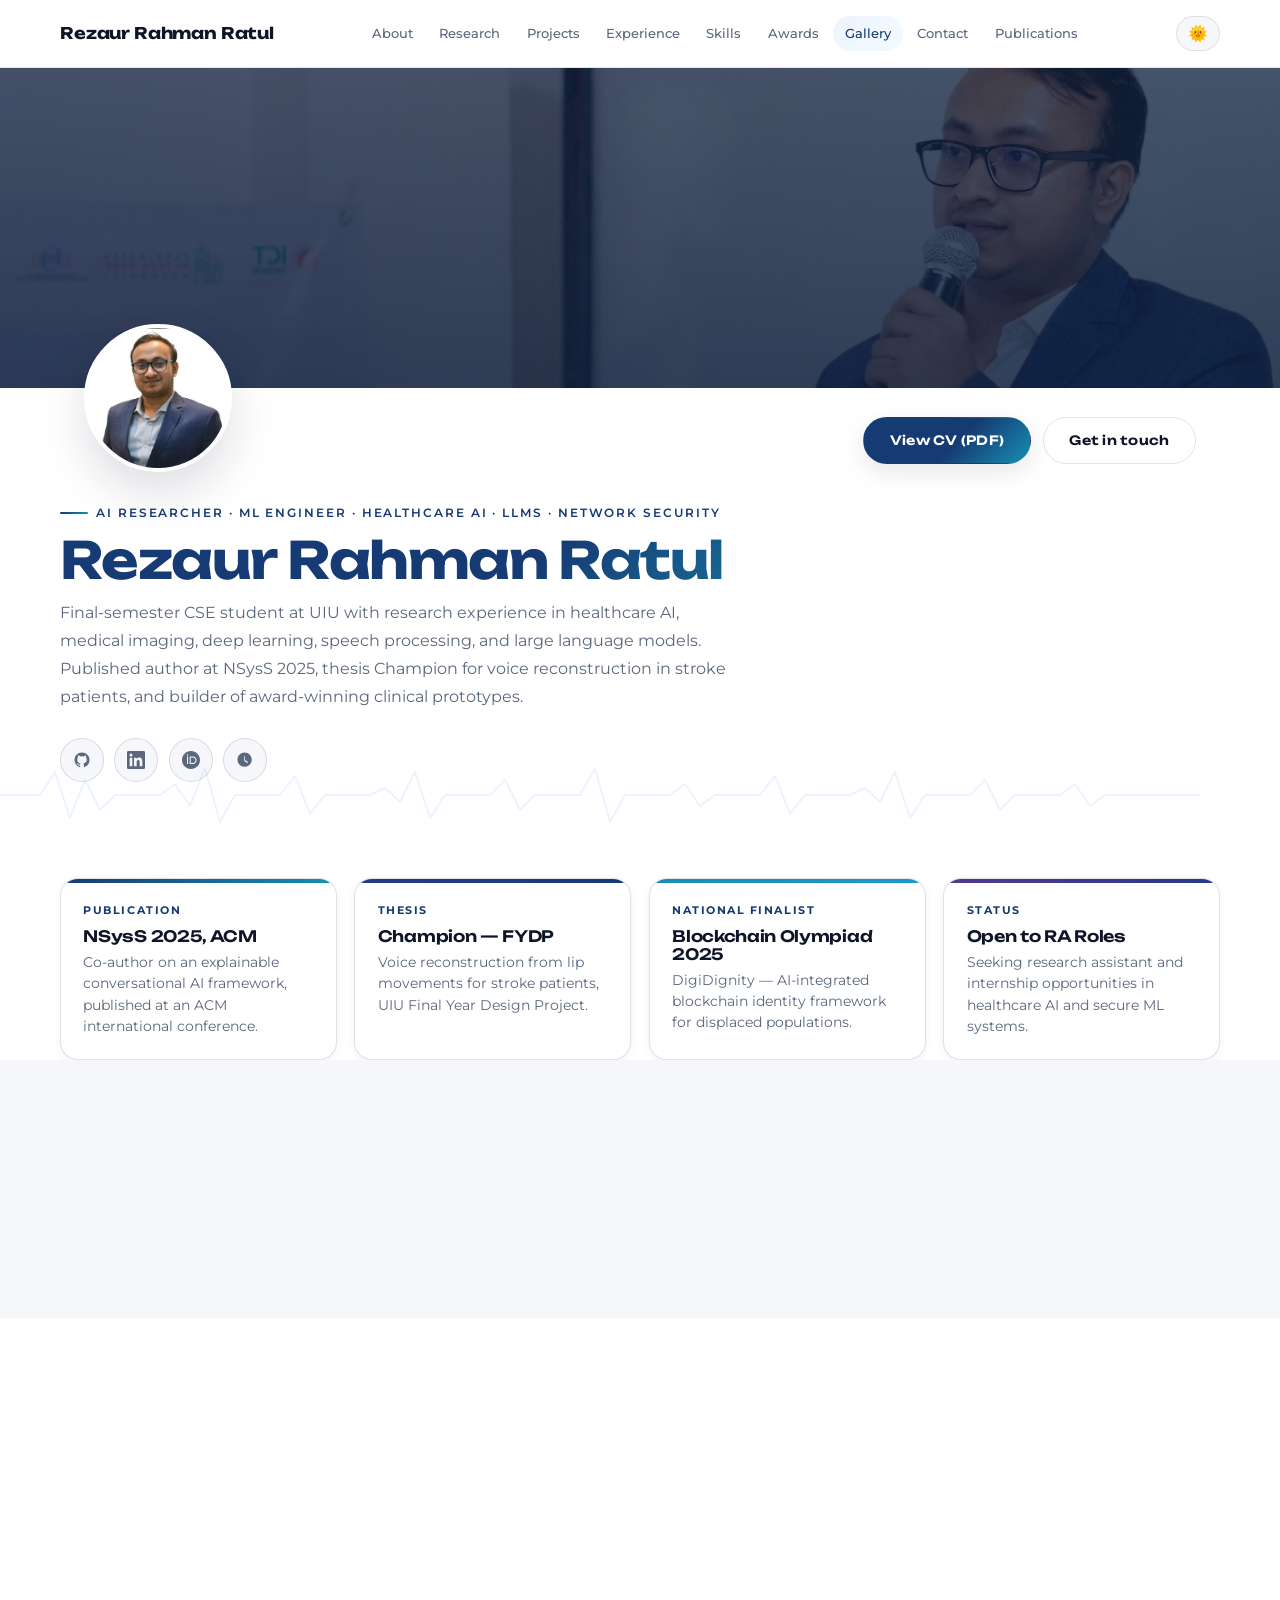
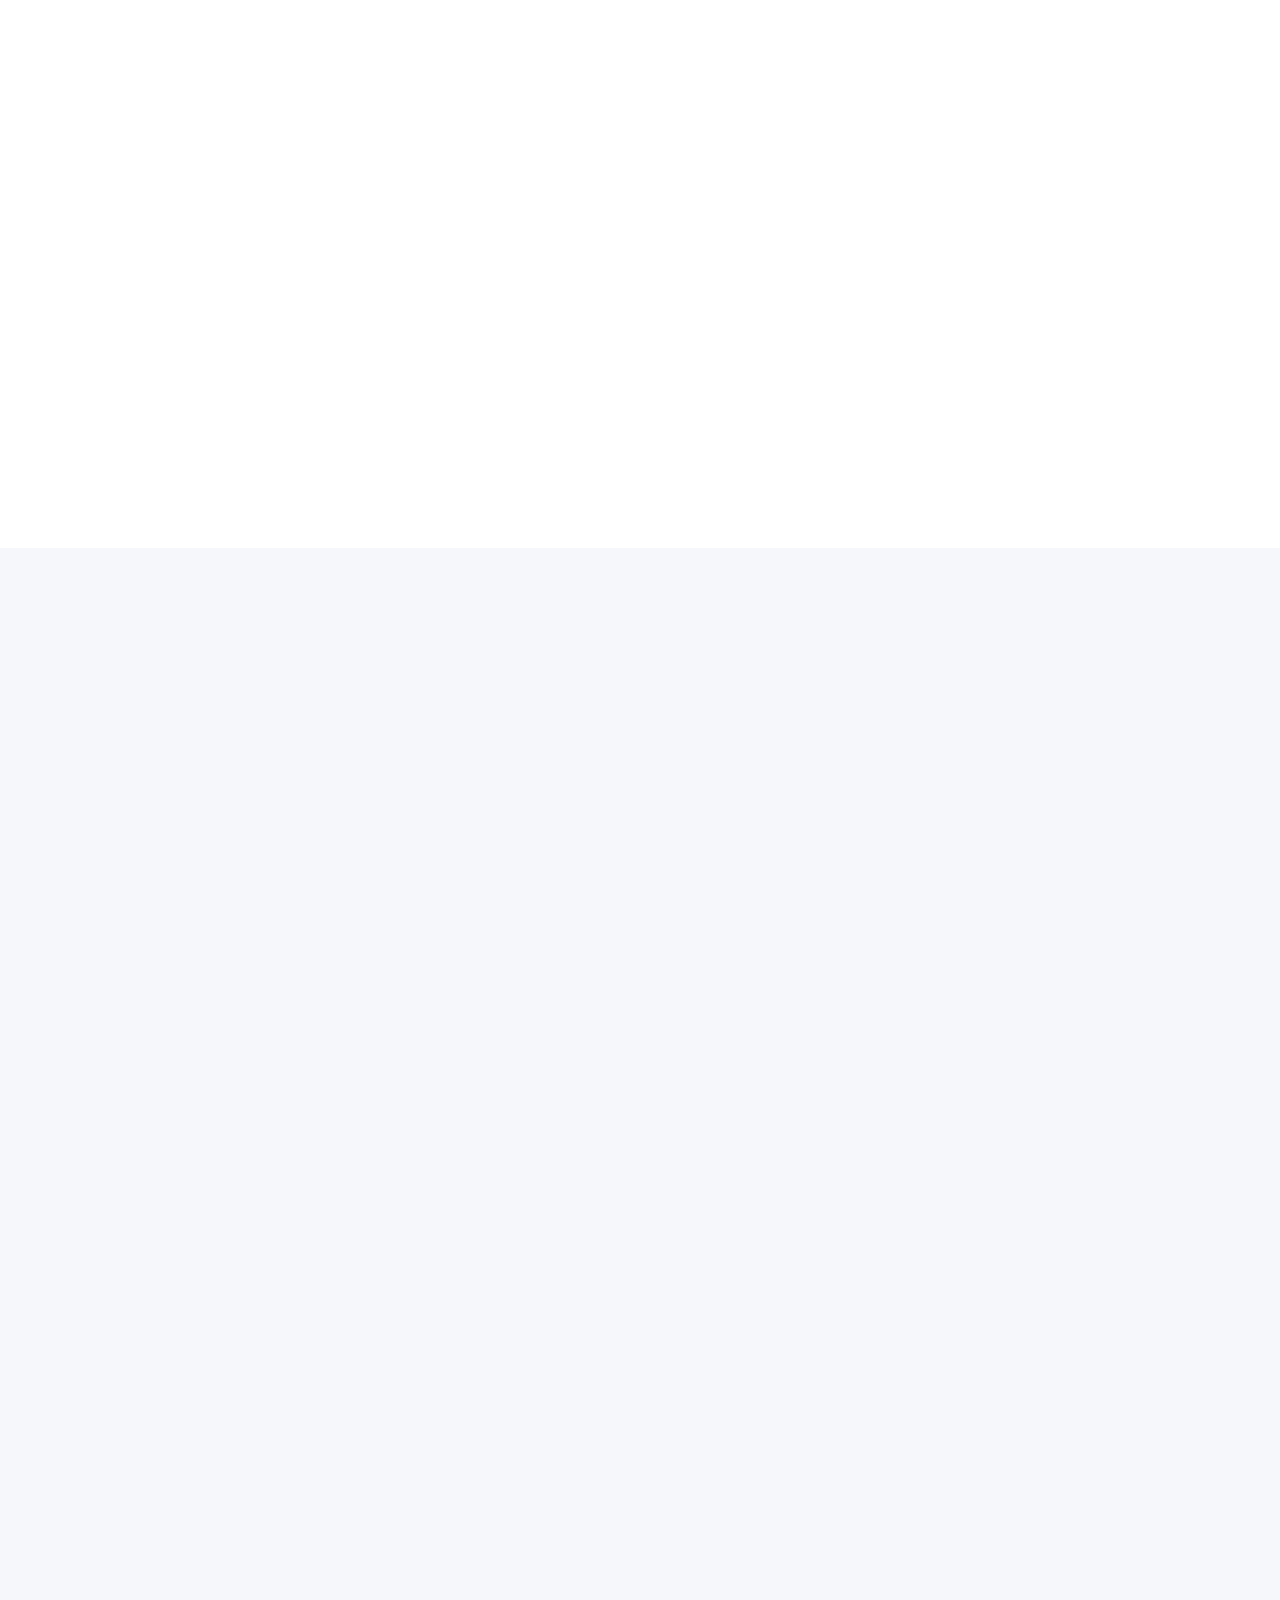
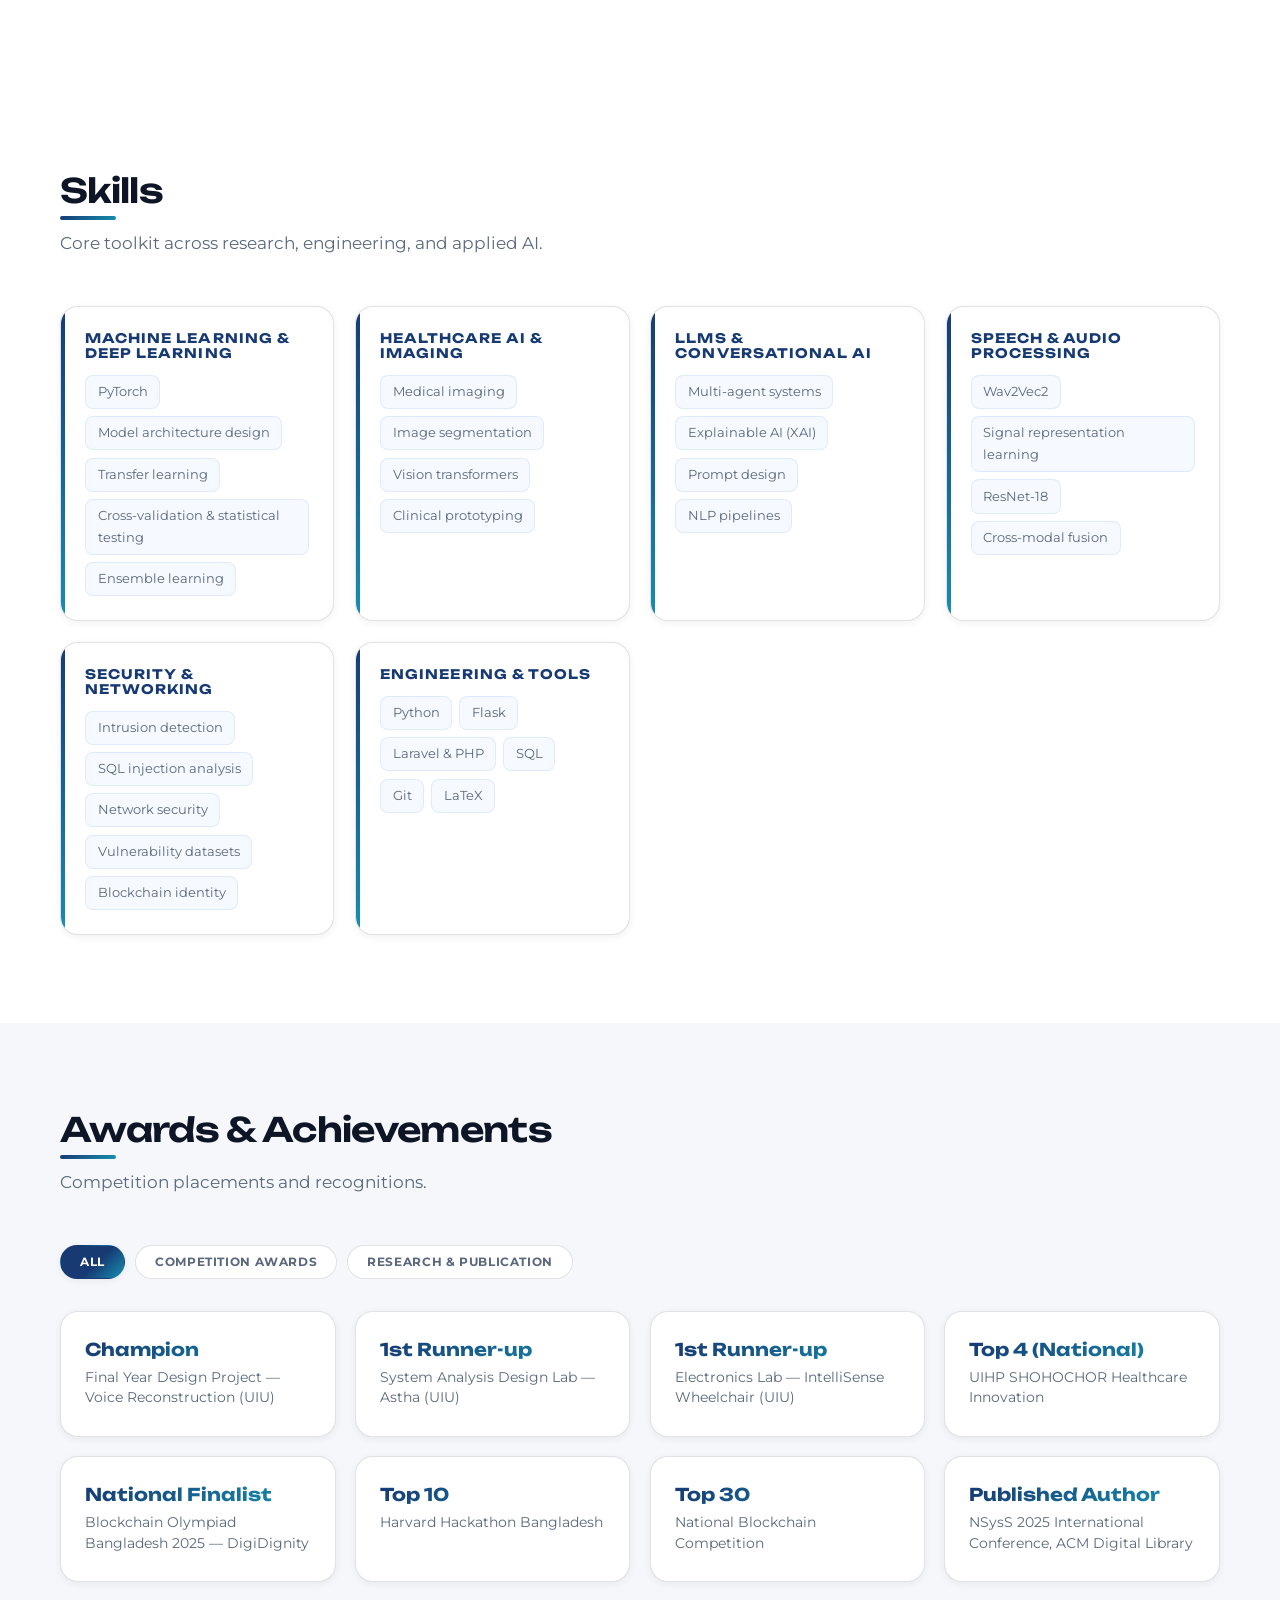
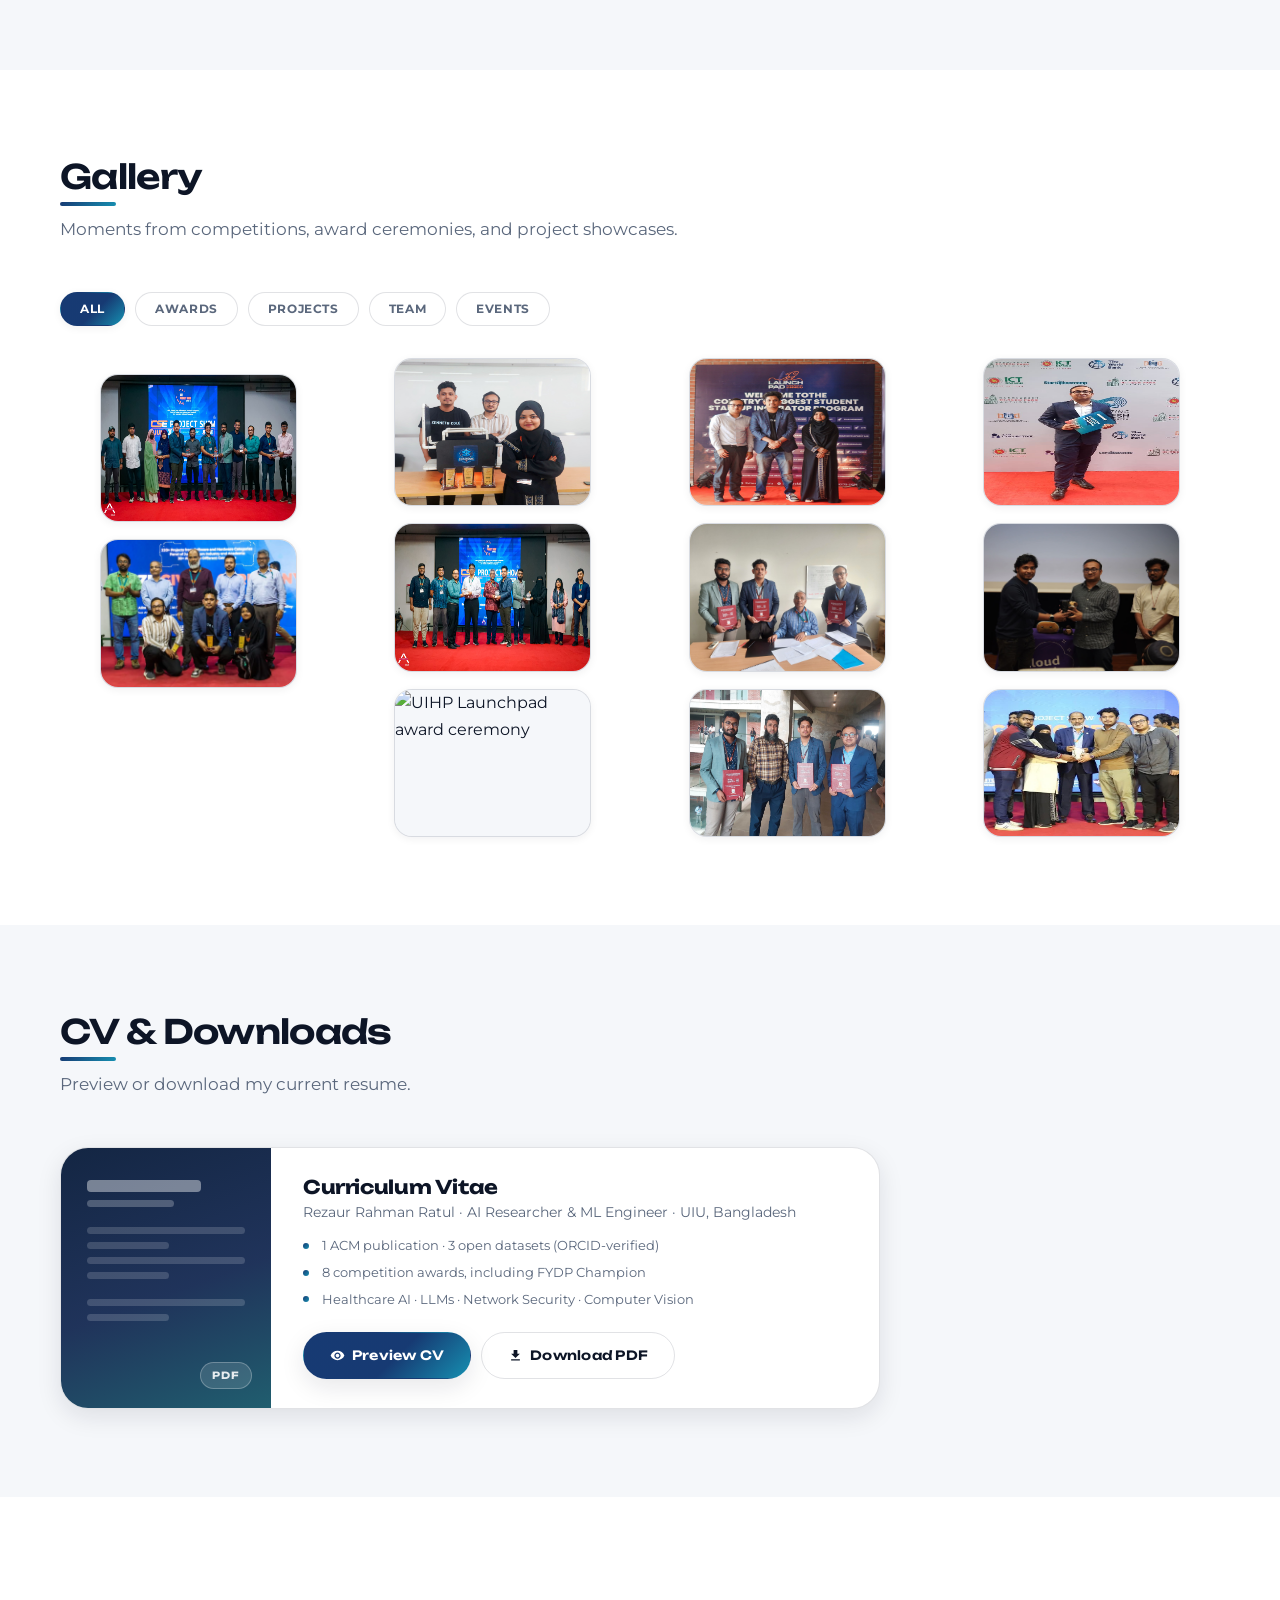
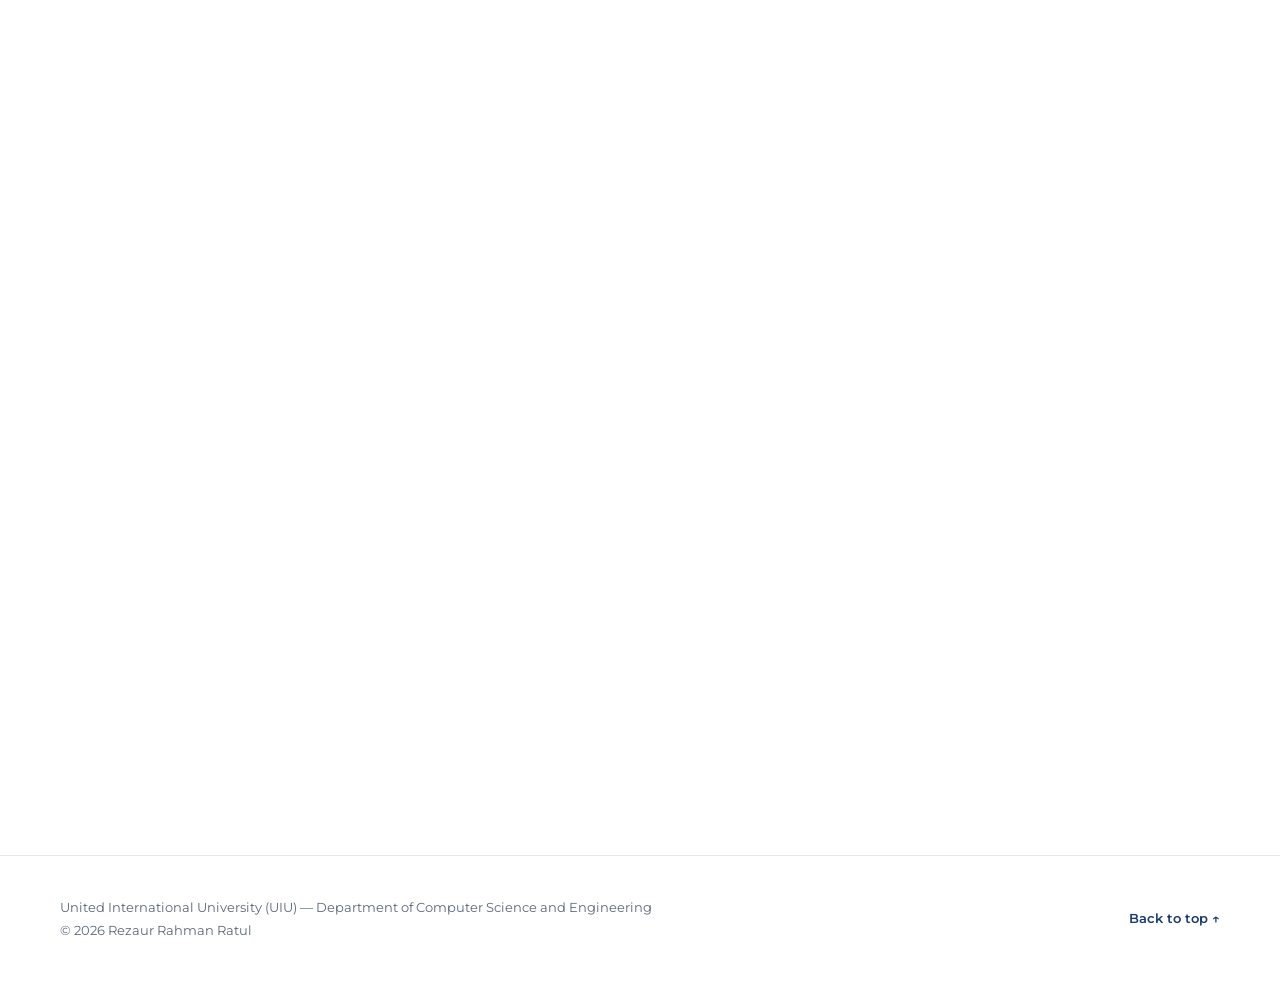
==== commit f52bf739: "Fix the Images size" ====
--- a/index.html
+++ b/index.html
@@ -13,6 +13,8 @@
     <link rel="stylesheet" href="assets/css/style.css">
     <link rel="preconnect" href="https://fonts.gstatic.com" crossorigin>
     <link rel="preconnect" href="https://fonts.googleapis.com">
+    <link rel="preload" as="image" href="assets/img/banner_pic.jpg" fetchpriority="high">
+    <link rel="preload" as="image" href="assets/img/profile_pic.png" fetchpriority="high">
     <link rel="icon" type="image/png" href="assets/img/profile_pic.png">
     <script>document.documentElement.dataset.theme = localStorage.getItem('theme') || 'light';</script>
     <noscript><style>.reveal{opacity:1!important;transform:none!important;}</style></noscript>
@@ -56,7 +58,7 @@
     <section class="hero" id="hero">
         <!-- Banner image strip -->
         <div class="hero-banner">
-            <img class="hero-banner-img" src="assets/img/banner_pic.jpg" alt="Research and innovation background banner">
+            <img class="hero-banner-img" src="assets/img/banner_pic.jpg" alt="Research and innovation background banner" width="1200" height="320" fetchpriority="high">
             <div class="hero-banner-overlay"></div>
         </div>
 
@@ -64,7 +66,7 @@
         <div class="container">
             <div class="hero-profile-row">
                 <div class="hero-avatar" role="img" aria-label="Portrait of Rezaur Rahman Ratul">
-                    <img src="assets/img/profile_pic.png" alt="Rezaur Rahman Ratul — AI Researcher">
+                    <img src="assets/img/profile_pic.png" alt="Rezaur Rahman Ratul — AI Researcher" width="148" height="148" fetchpriority="high">
                 </div>
                 <div class="hero-profile-actions">
                     <a class="btn primary" href="Resume.pdf">View CV (PDF)</a>
--- a/assets/css/style.css
+++ b/assets/css/style.css
@@ -421,7 +421,7 @@
 /* ============================================================
    SECTIONS
    ============================================================ */
-.section { padding: 5.5rem 0; background: transparent; }
+.section { padding: 5.5rem 0; background: transparent; content-visibility: auto; contain-intrinsic-size: 0 600px; }
 .section.alt { background: var(--bg-soft); }
 .section-container { position: relative; }
 .section-header { max-width: 680px; margin-bottom: 3rem; }
@@ -743,7 +743,7 @@
 }
 .gallery-item:hover { box-shadow: var(--shadow-lg); transform: translateY(-3px); border-color: var(--border-hover); }
 .gallery-item.is-hidden { display: none; }
-.gallery-item img { width: 100%; display: block; height: auto; transition: transform 0.5s ease; }
+.gallery-item img { width: 100%; display: block; height: auto; aspect-ratio: 4/3; background: var(--bg-soft); transition: transform 0.5s ease; }
 .gallery-item:hover img { transform: scale(1.05); }
 
 .gallery-overlay {
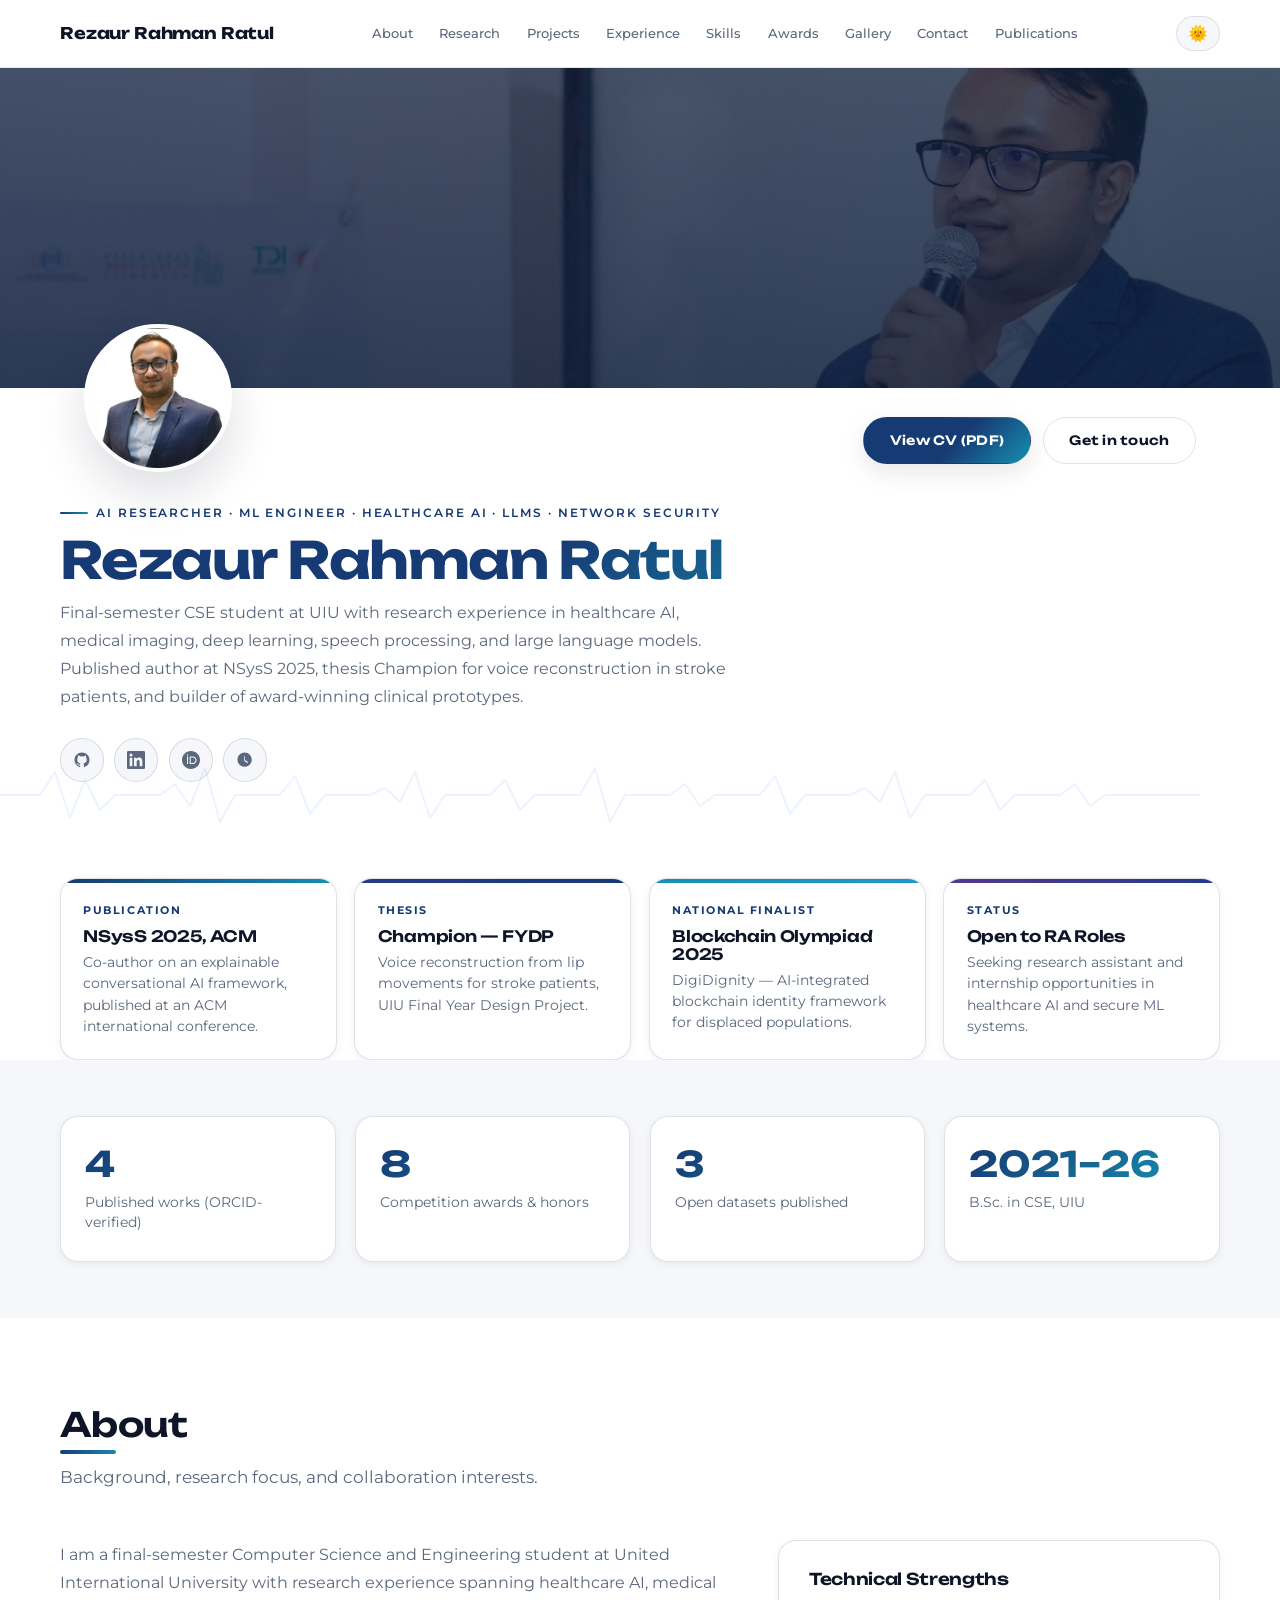
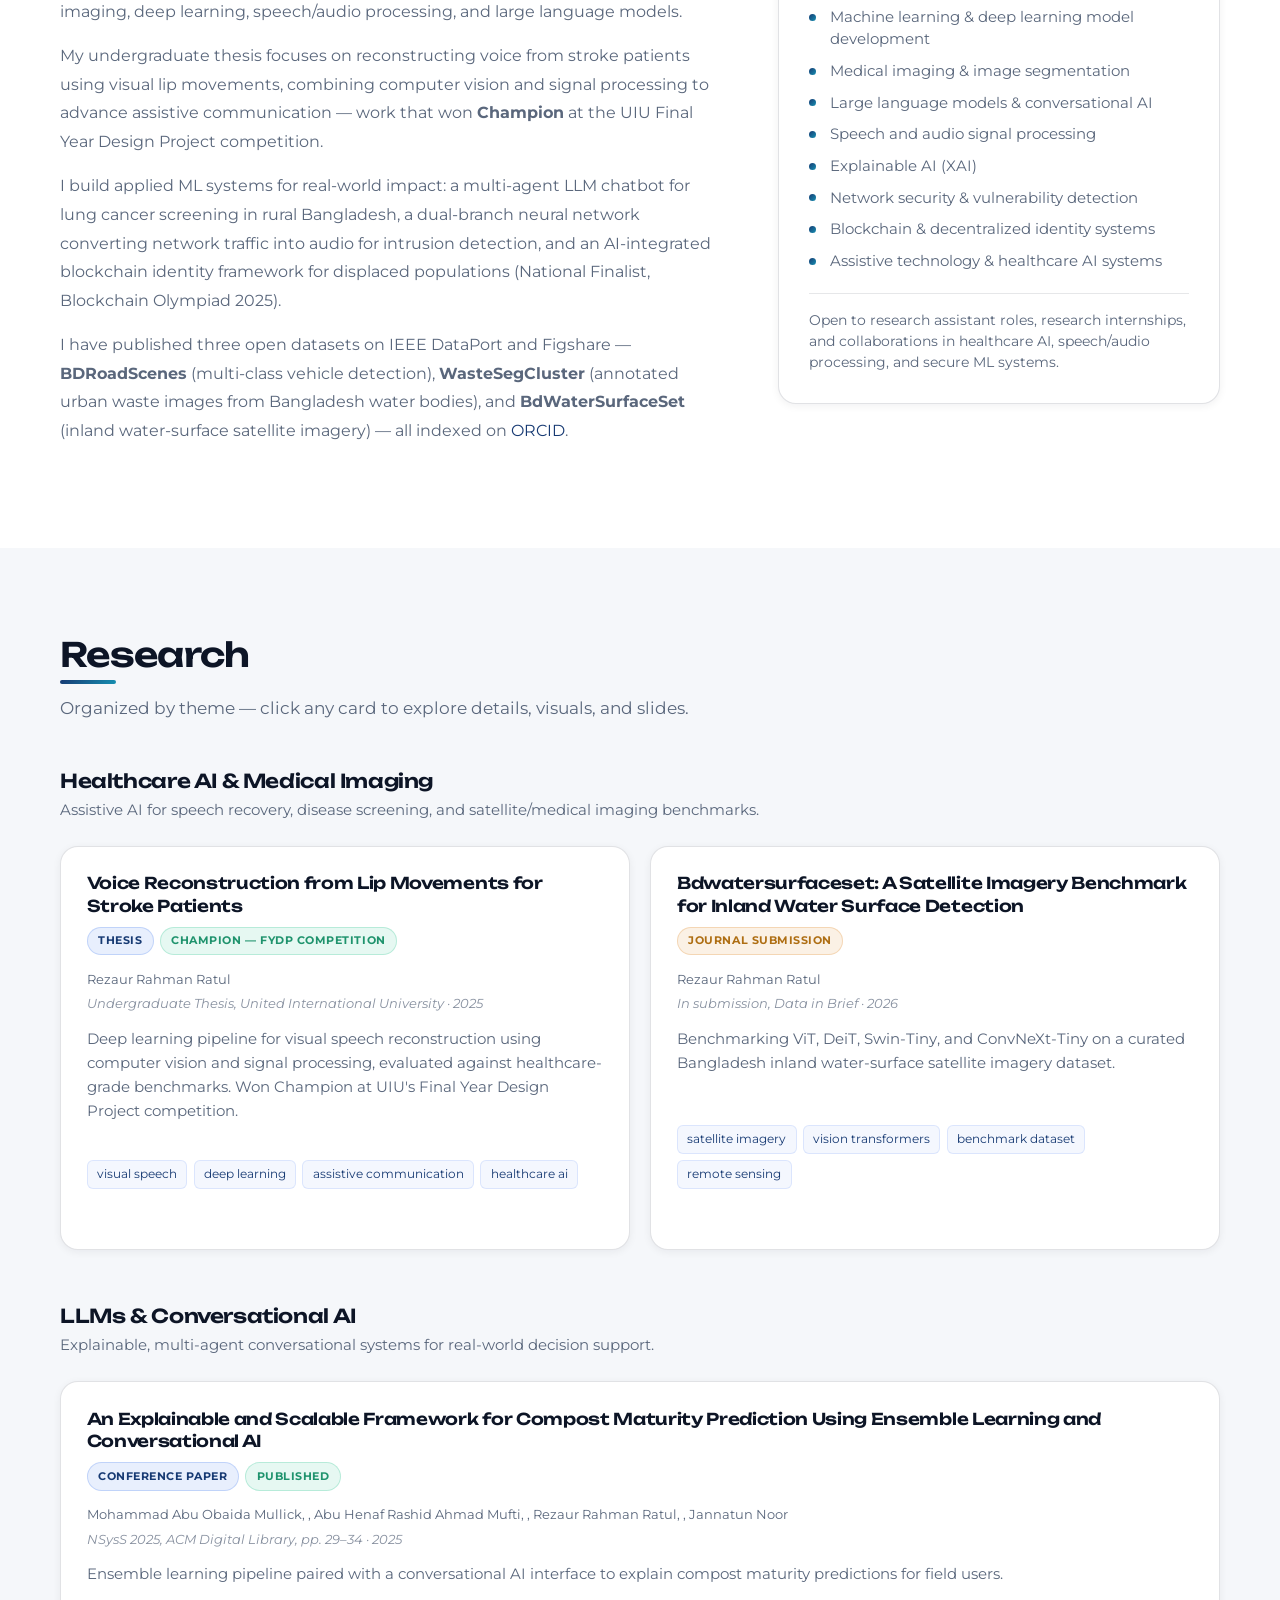
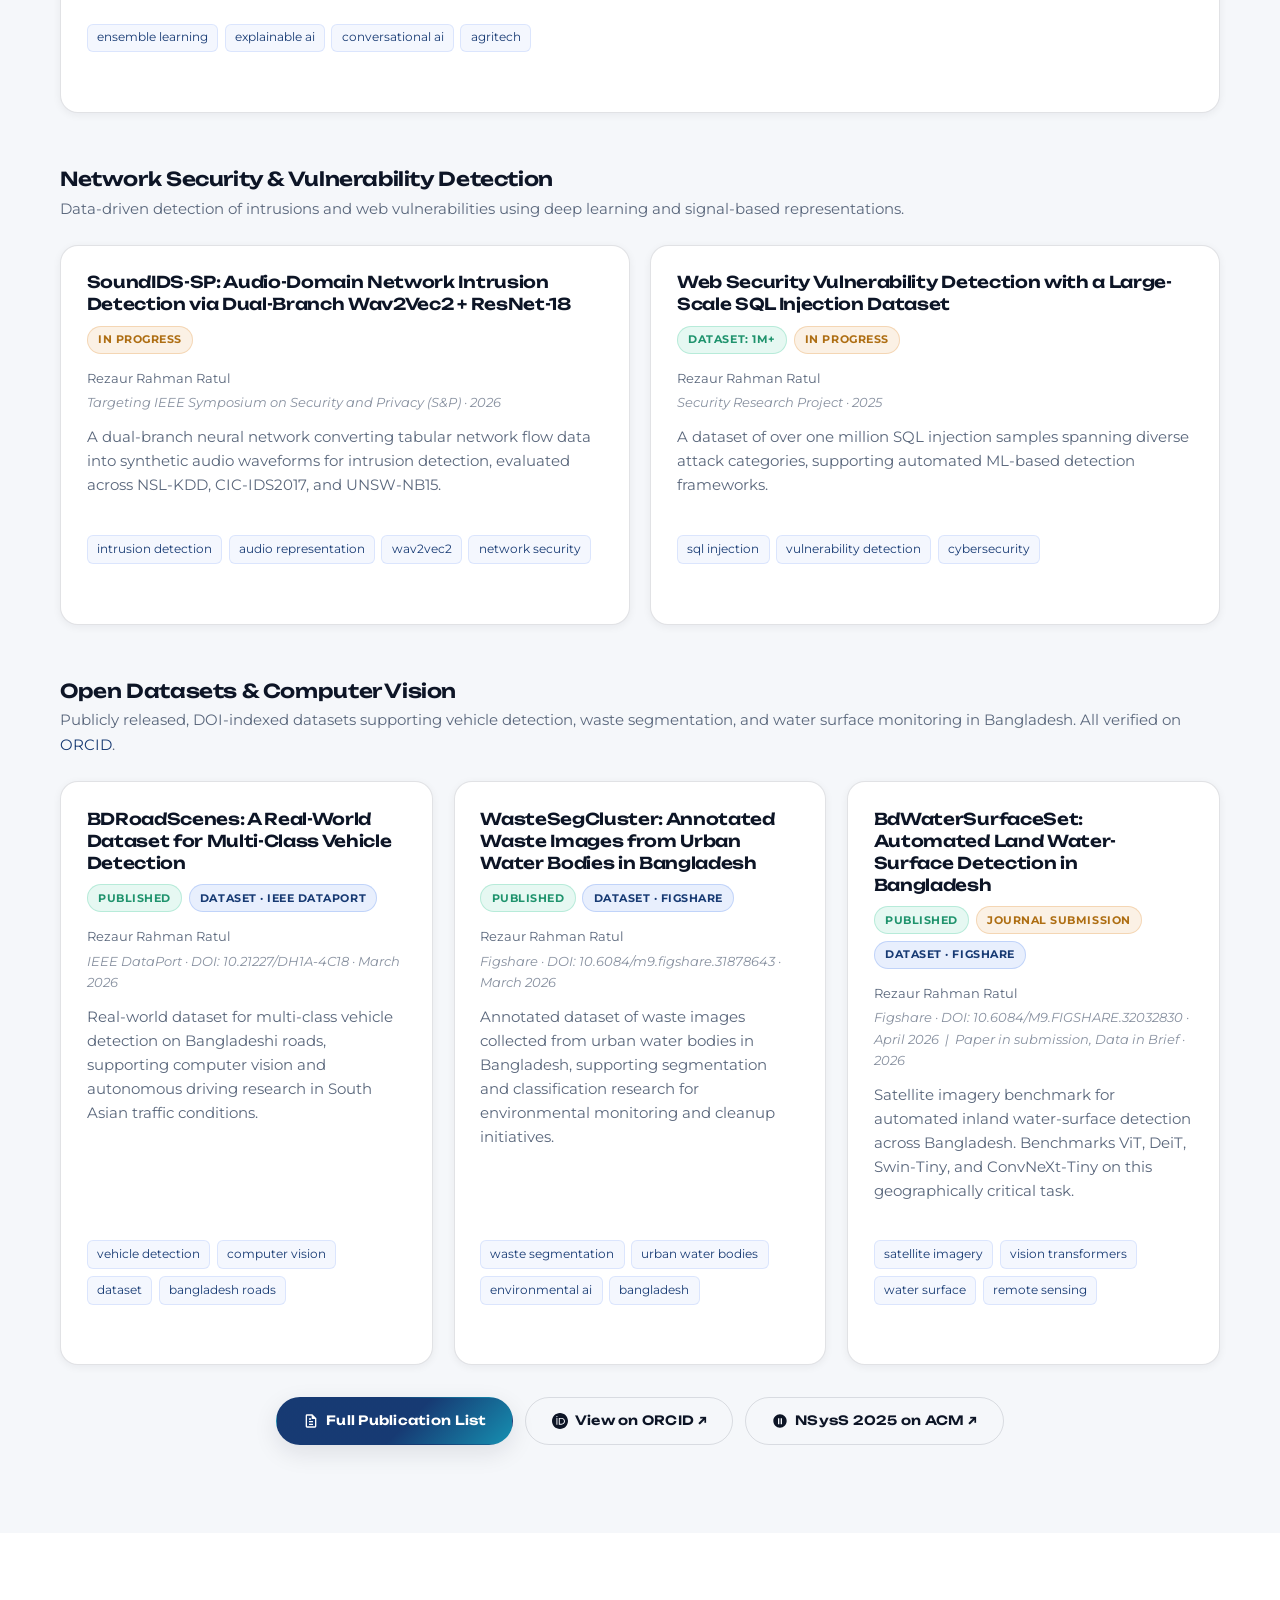
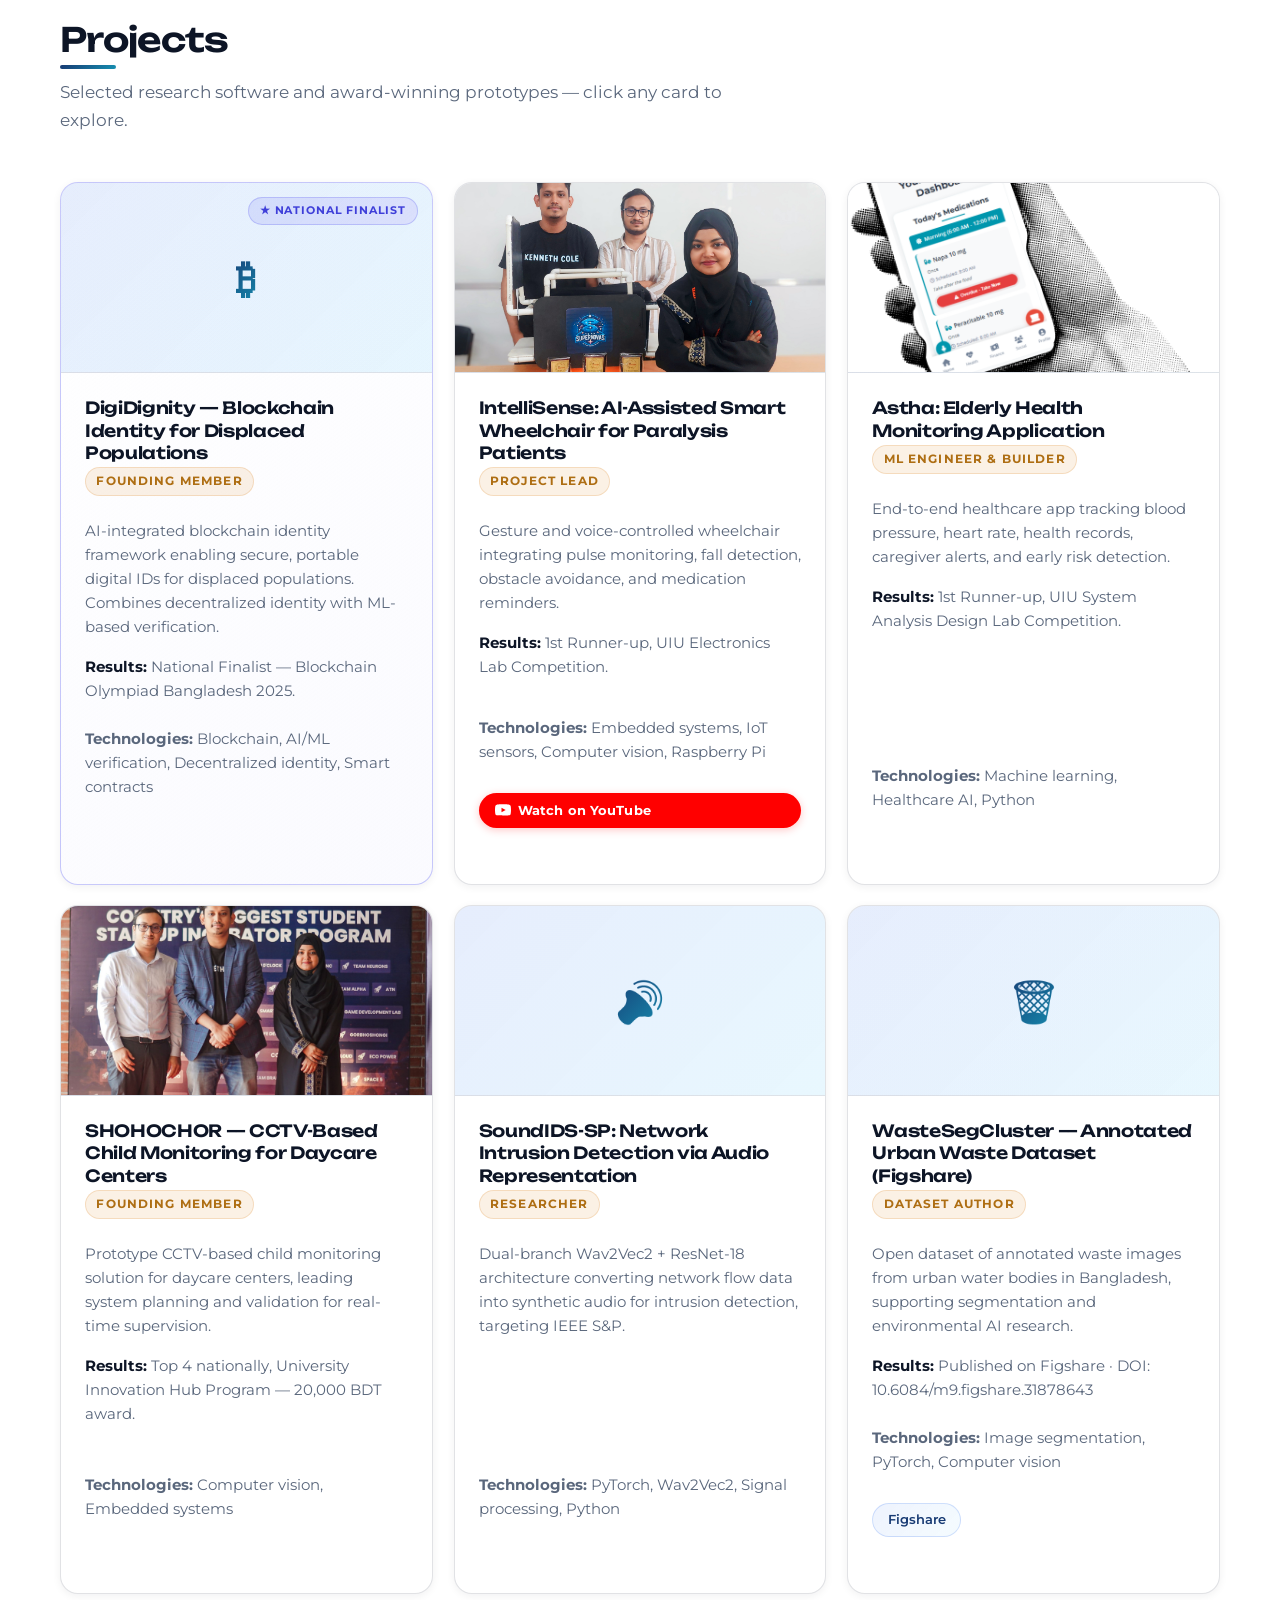
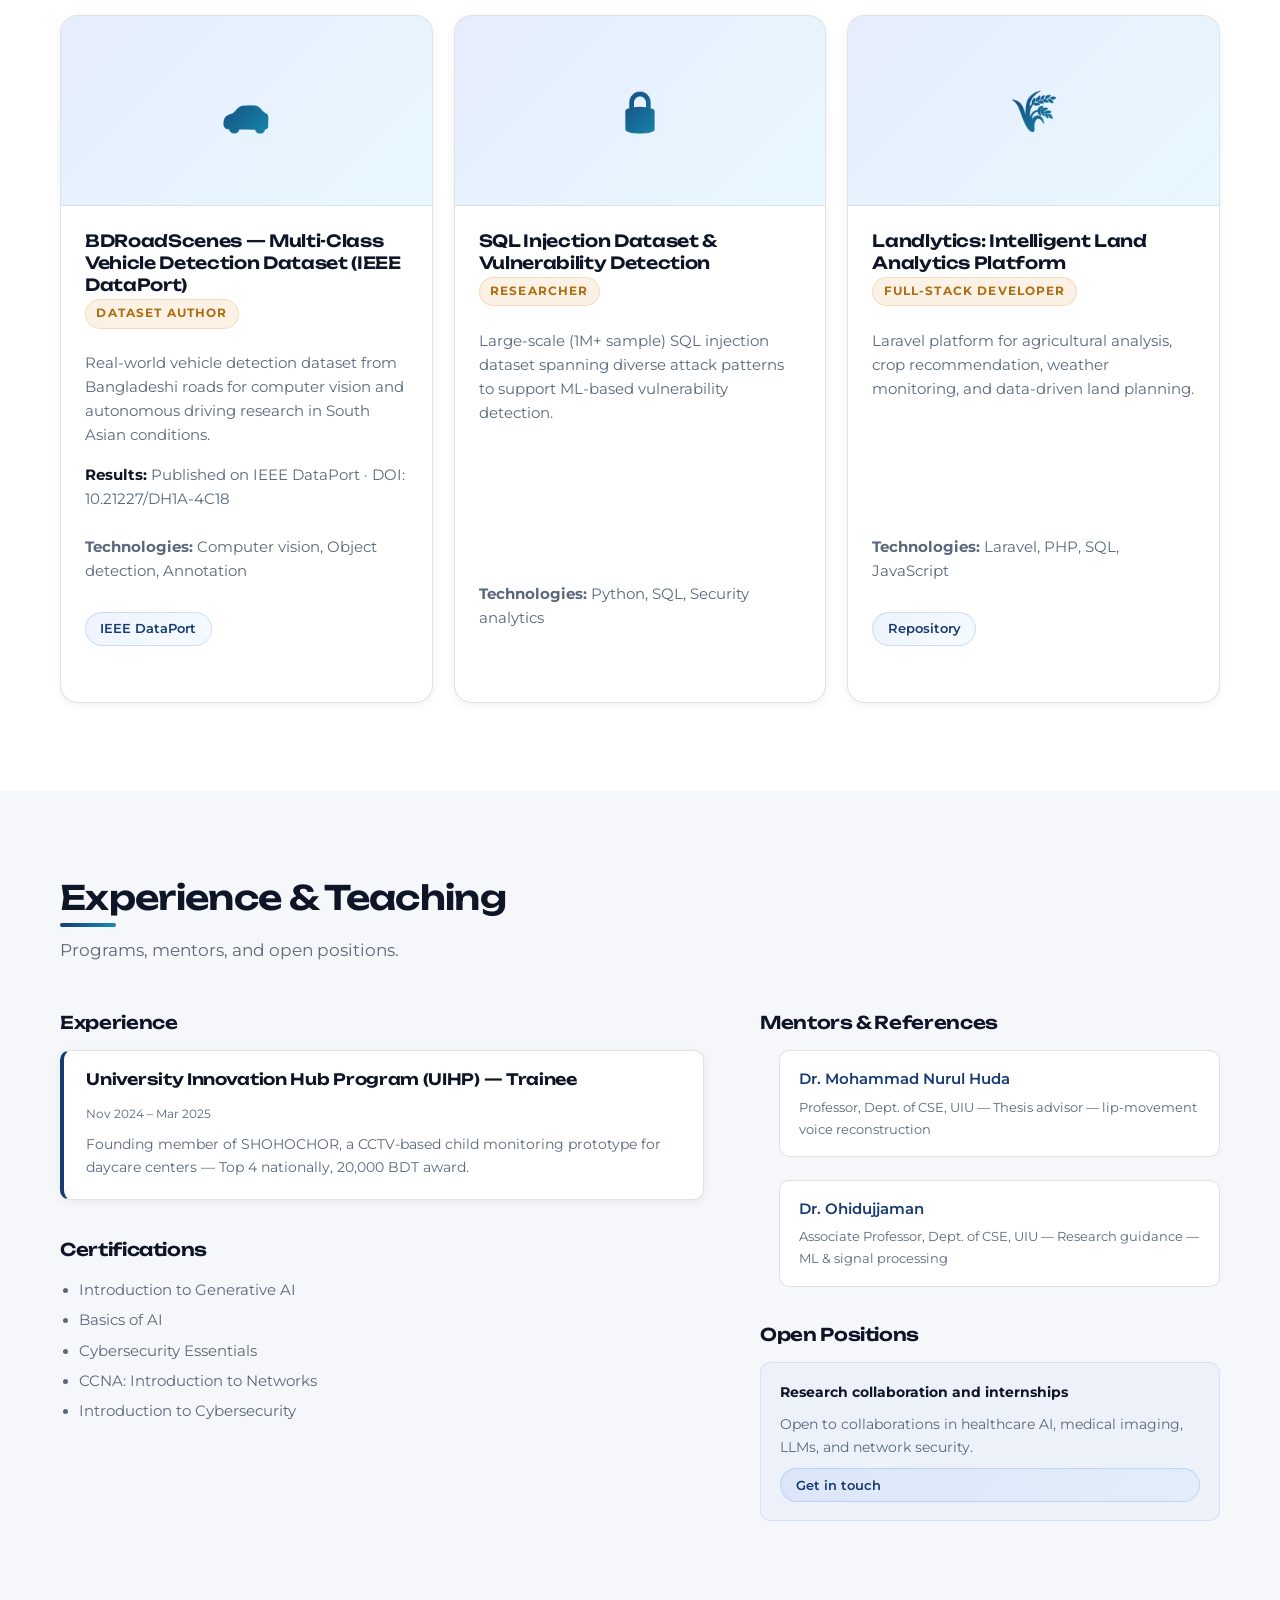
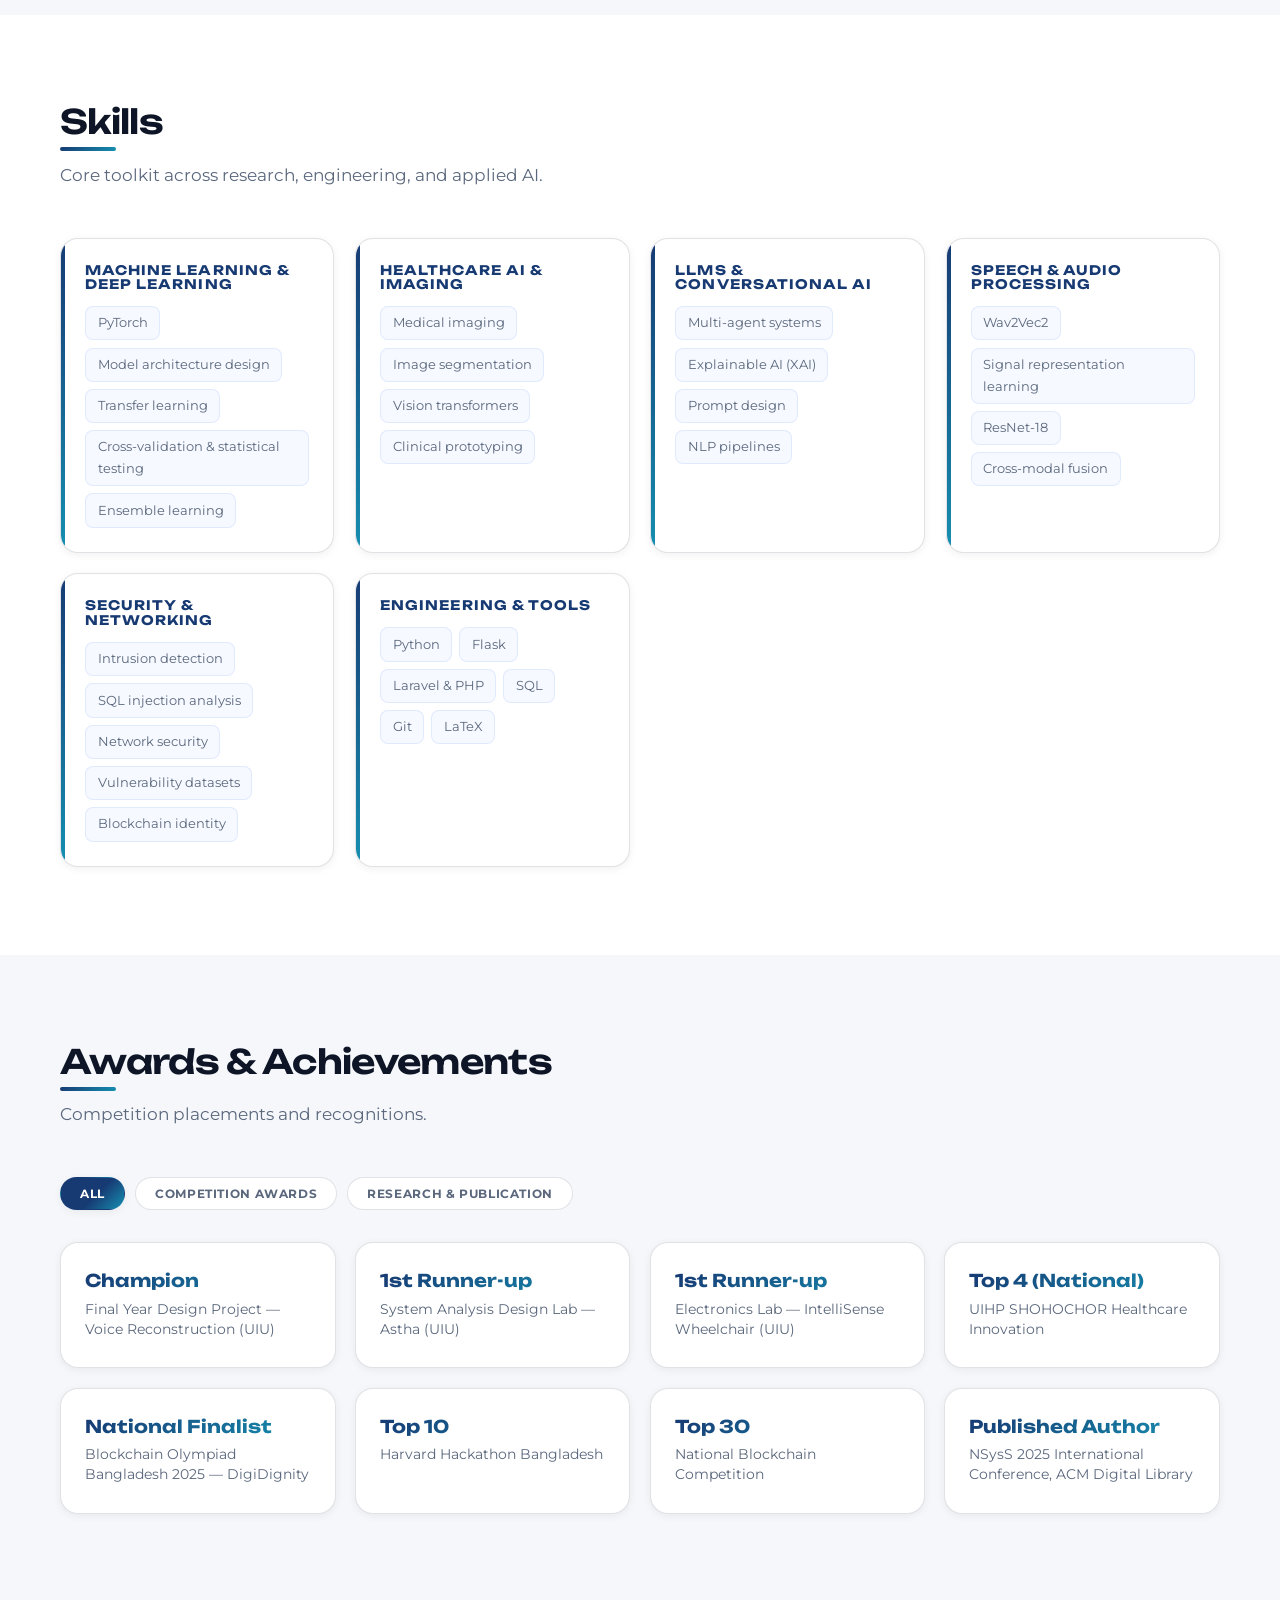
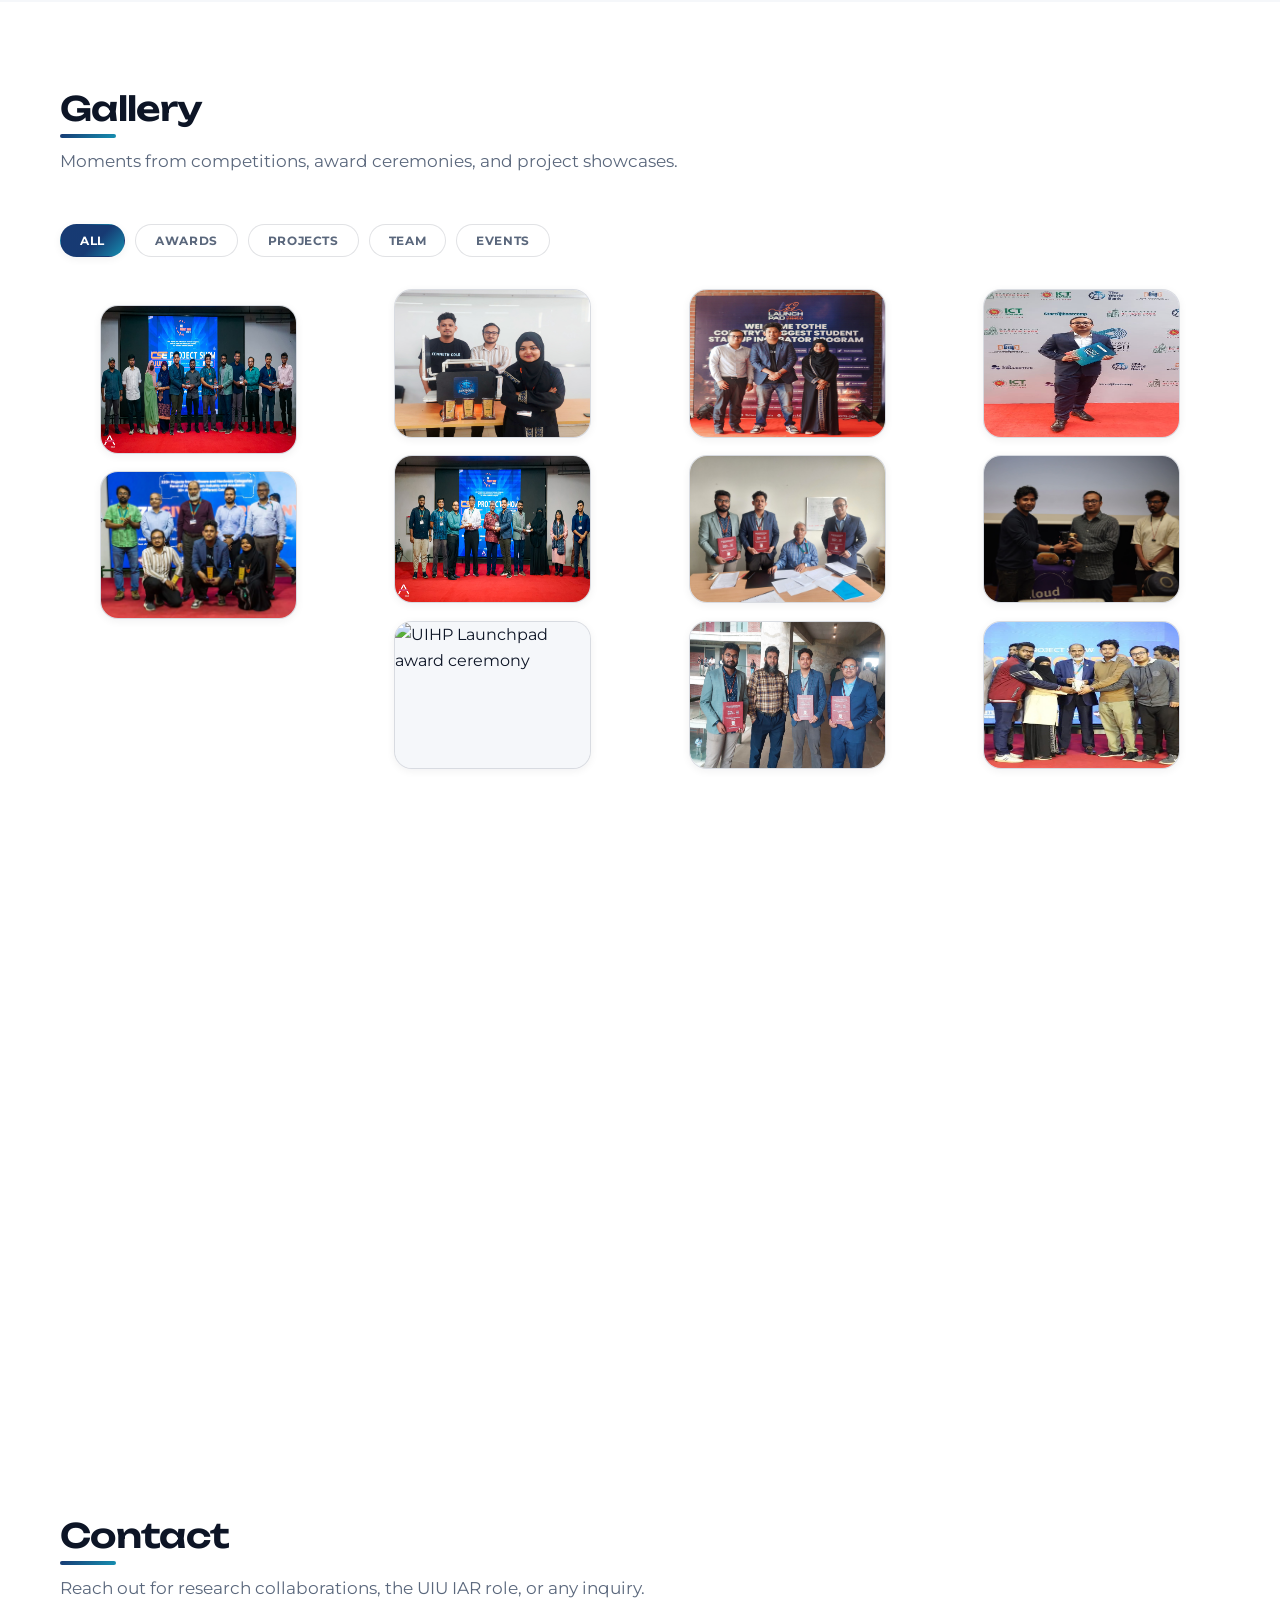
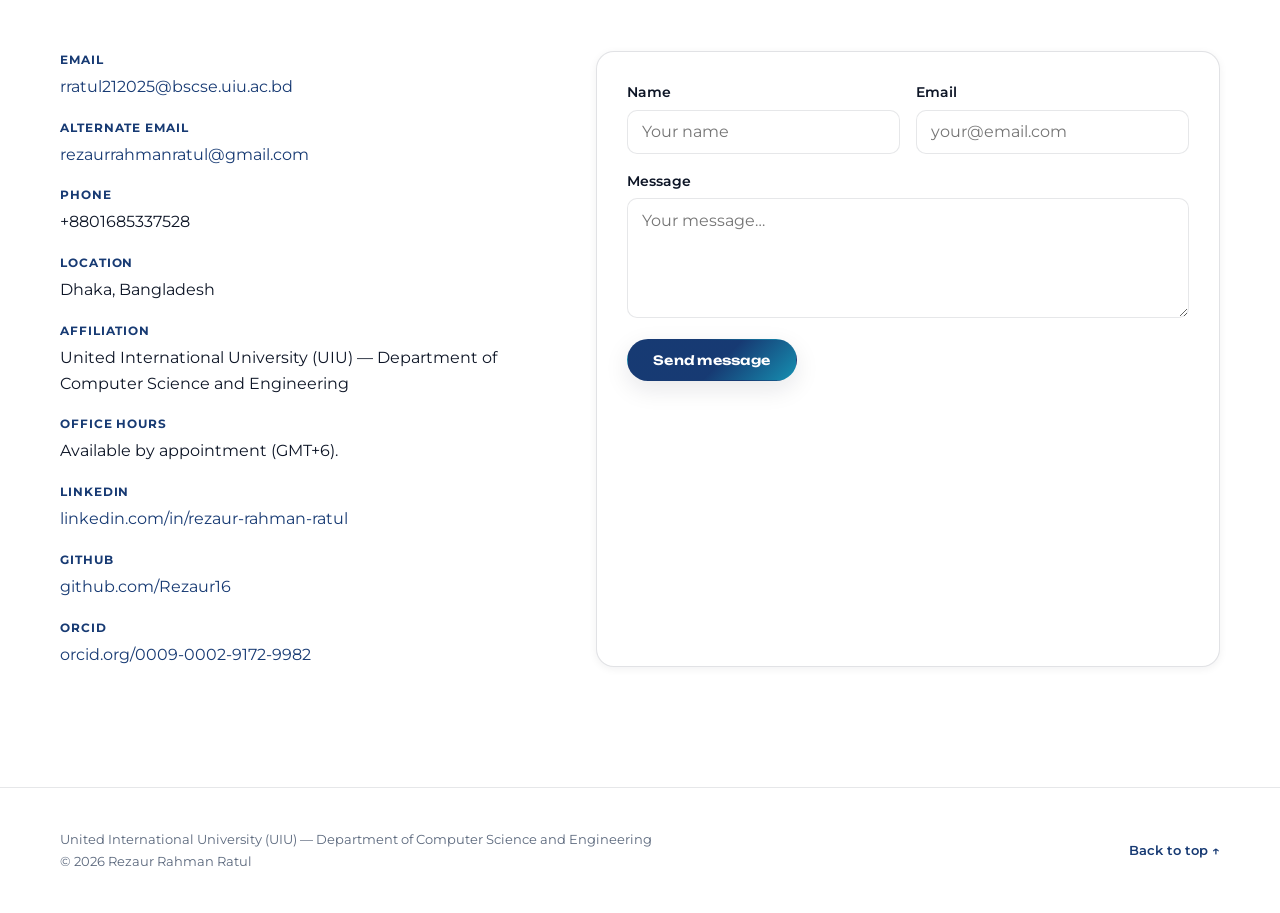
==== commit 333b0ce5: "Fix the mobile view of pdf" ====
--- a/index.html
+++ b/index.html
@@ -248,17 +248,6 @@
                             <span class="click-hint">View details &amp; citation</span>
                         </div>
                     </div>
-                    <div class="paper-card" data-detail-key="lung-cancer-llm" role="button" tabindex="0" aria-label="Open details for Lung Cancer LLM proposal">
-                        <h4>Multi-Agent LLM Chatbot for Lung Cancer Screening in Rural Bangladesh</h4>
-                        <span class="badge-group"><span class="badge badge-warning">Proposal</span></span>
-                        <p class="paper-authors"><span>Rezaur Rahman Ratul</span></p>
-                        <p class="paper-meta">UIU Institute for Advanced Research (IAR) — Research Assistant Proposal · 2026</p>
-                        <p class="paper-abstract">Proposed research on a multi-agent large language model system to support early lung cancer screening access in rural healthcare settings.</p>
-                        <div class="paper-footer">
-                            <div class="paper-keywords"><span class="keyword">multi-agent llm</span><span class="keyword">healthcare access</span><span class="keyword">rural healthcare</span><span class="keyword">screening</span></div>
-                            <span class="click-hint">View details</span>
-                        </div>
-                    </div>
                 </div>
             </article>
 
--- a/assets/css/style.css
+++ b/assets/css/style.css
@@ -421,7 +421,7 @@
 /* ============================================================
    SECTIONS
    ============================================================ */
-.section { padding: 5.5rem 0; background: transparent; content-visibility: auto; contain-intrinsic-size: 0 600px; }
+.section { padding: 5.5rem 0; background: transparent; }
 .section.alt { background: var(--bg-soft); }
 .section-container { position: relative; }
 .section-header { max-width: 680px; margin-bottom: 3rem; }
@@ -1030,7 +1030,8 @@
     display: block; font-size: 0.68rem; font-weight: 700; text-transform: uppercase;
     letter-spacing: 0.12em; color: var(--accent-blue); margin-bottom: 0.35rem;
 }
-.project-modal__topbar h3, .document-viewer__header h3 { margin: 0; font-size: 1.1rem; }
+.project-modal__topbar > div, .document-viewer__header > div:first-child { flex: 1; min-width: 0; }
+.project-modal__topbar h3, .document-viewer__header h3 { margin: 0; font-size: 1.1rem; overflow-wrap: break-word; word-break: break-word; }
 
 .project-modal__close, .document-viewer__close {
     flex-shrink: 0;
@@ -1045,8 +1046,9 @@
 }
 
 .project-modal__body {
-    overflow-y: auto; flex: 1; padding: 1.75rem;
+    overflow-y: auto; flex: 1 1 0; min-height: 0; padding: 1.75rem;
     scroll-behavior: smooth; -webkit-overflow-scrolling: touch;
+    overscroll-behavior: contain;
 }
 .project-modal__body::-webkit-scrollbar { width: 5px; }
 .project-modal__body::-webkit-scrollbar-track { background: transparent; }
@@ -1187,7 +1189,7 @@
     width: min(1100px, calc(100% - 2rem));
     height: 92vh; max-height: 92vh;
 }
-.document-viewer__actions { display: flex; gap: 0.75rem; align-items: center; }
+.document-viewer__actions { display: flex; gap: 0.5rem; align-items: center; flex-shrink: 0; }
 .document-viewer__helper {
     padding: 0.6rem 1.75rem; margin: 0;
     font-size: 0.82rem; color: var(--text-muted);
@@ -1329,15 +1331,18 @@
     }
     .project-modal__panel, .document-viewer__panel {
         border-radius: var(--r-lg) var(--r-lg) 0 0;
-        max-height: 94vh; width: 100%;
+        height: 94vh; max-height: 94vh; width: 100%;
     }
-    .project-modal__body { padding: 1.25rem; }
+    .project-modal__body { padding: 1.1rem 1rem; }
     .project-modal__topbar, .document-viewer__header {
-        padding: 1.1rem 1.25rem;
+        padding: 0.9rem 1rem; gap: 0.75rem; flex-wrap: wrap;
     }
-    .project-modal__topbar h3, .document-viewer__header h3 { font-size: 0.95rem; }
+    .project-modal__topbar h3, .document-viewer__header h3 { font-size: 0.9rem; }
+    /* On mobile, doc-viewer actions sit below the title row */
+    .document-viewer__actions { width: 100%; justify-content: flex-end; }
+    .document-viewer__download { font-size: 0.76rem; padding: 0.4rem 0.75rem; }
     .project-modal__meta { grid-template-columns: 1fr; }
-    .project-modal__layout { grid-template-columns: 1fr; gap: 1.5rem; }
+    .project-modal__layout { grid-template-columns: 1fr; gap: 1.25rem; }
 
     /* Publications table */
     table { font-size: 0.82rem; }
@@ -1375,6 +1380,15 @@
     .hero-profile-actions { flex-direction: column; }
     .cv-hero-card__actions { flex-direction: column; }
     .cv-hero-card__actions .btn { justify-content: center; }
+    /* Modal body extra tight on small phones */
+    .project-modal__body { padding: 0.85rem 0.9rem; }
+    .project-modal__topbar, .document-viewer__header { padding: 0.75rem 0.9rem; }
+    .project-modal__meta > div { padding: 0.6rem 0.75rem; }
+    .project-modal__meta dt { font-size: 0.64rem; }
+    .project-modal__meta dd { font-size: 0.83rem; }
+    .project-modal__summary { font-size: 0.92rem; }
+    /* Close button: icon only to save space */
+    .project-modal__close, .document-viewer__close { padding: 0.45rem 0.7rem; font-size: 0.78rem; }
 }
 
 /* Touch-device optimisations */
@@ -1393,3 +1407,10 @@
     }
     .site-footer { padding-bottom: calc(2.5rem + env(safe-area-inset-bottom)); }
 }
+
+/* iOS Safari: dvh accounts for browser chrome that vh ignores */
+@supports (height: 100dvh) {
+    @media (max-width: 720px) {
+        .project-modal__panel, .document-viewer__panel { height: 94dvh; max-height: 94dvh; }
+    }
+}
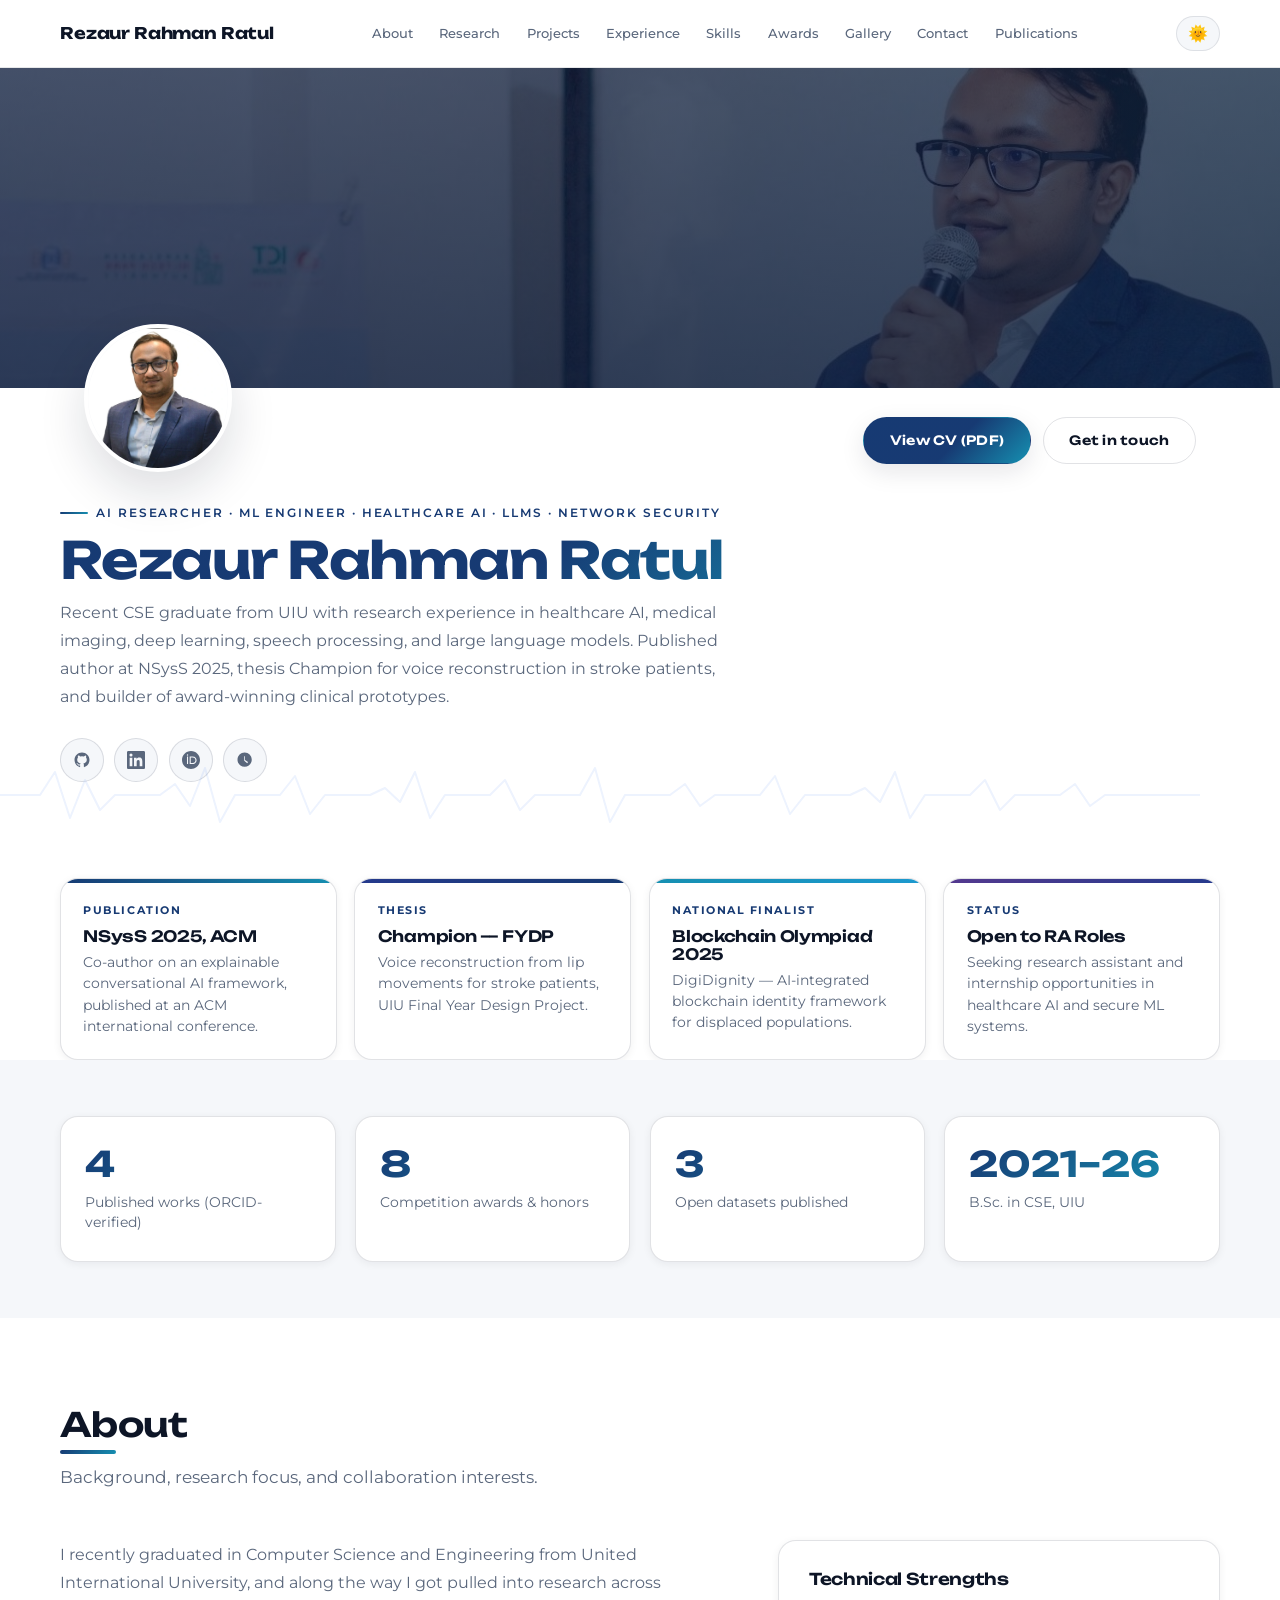
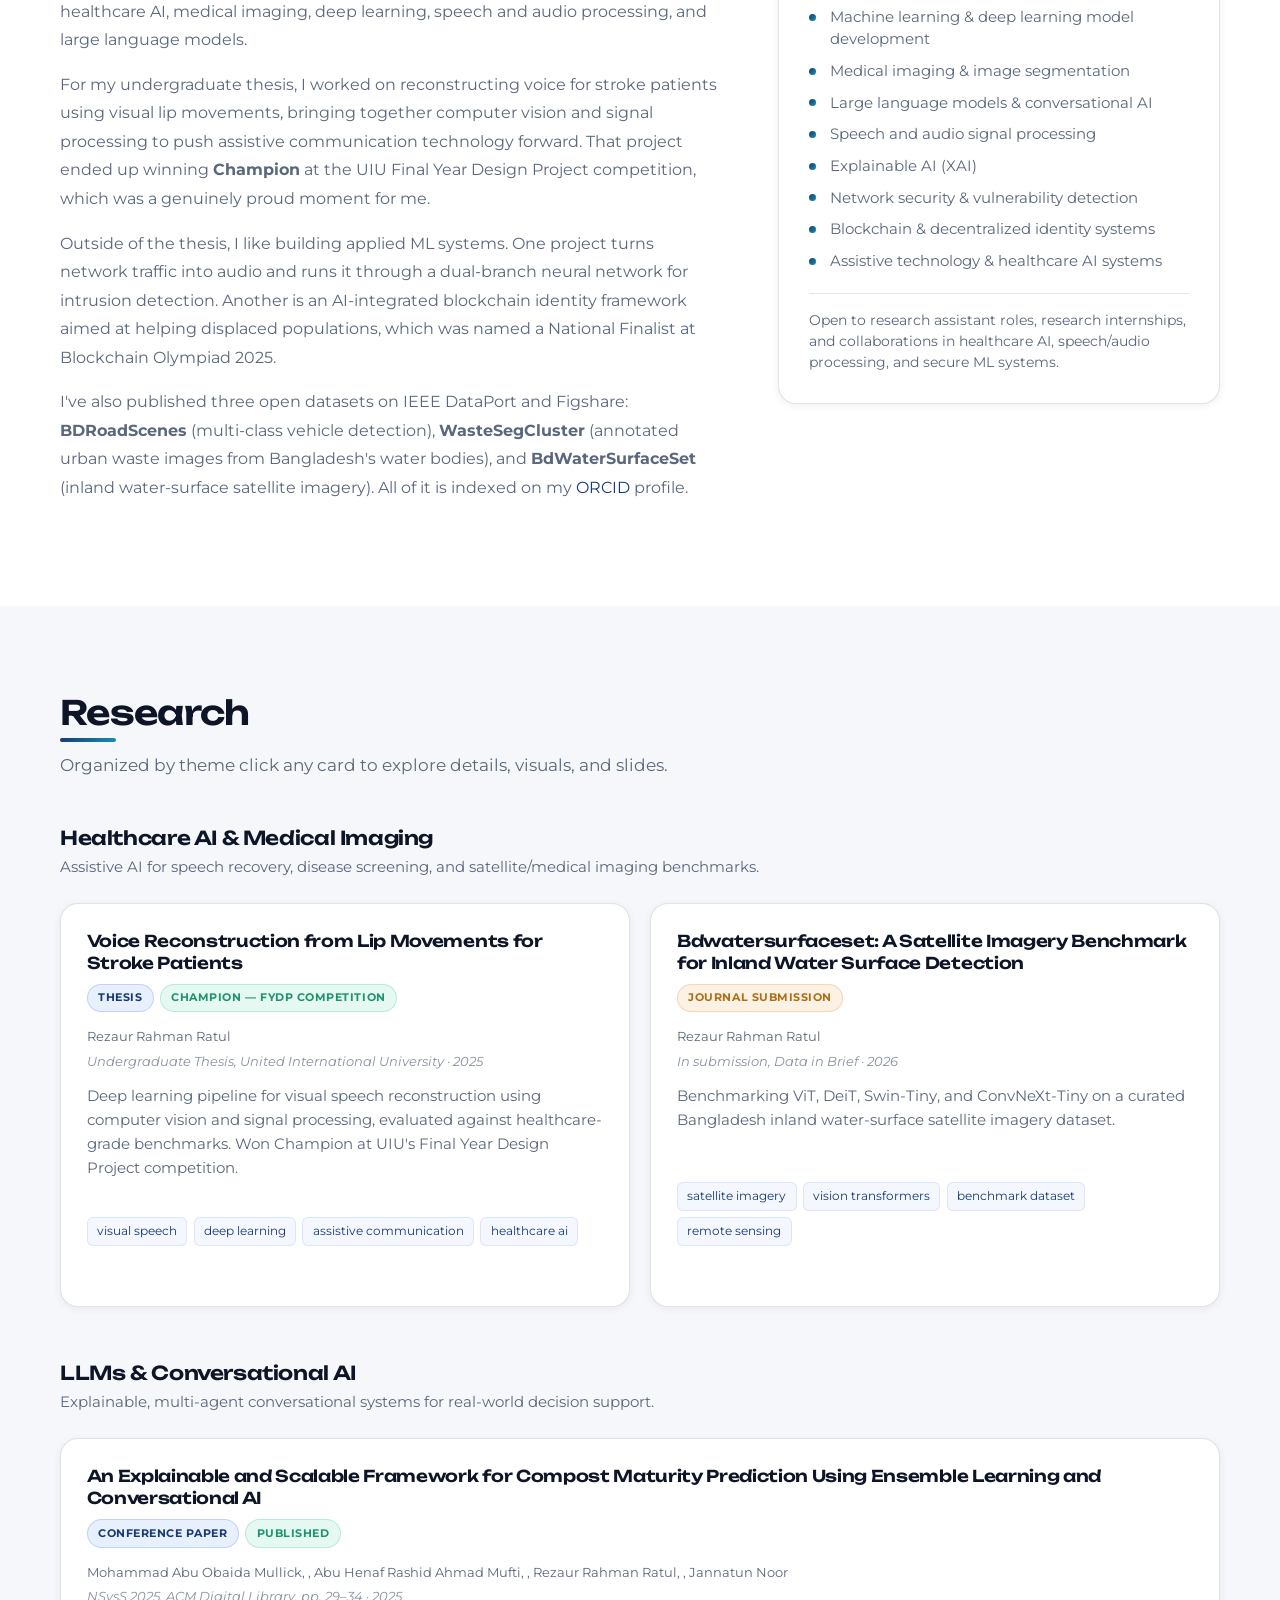
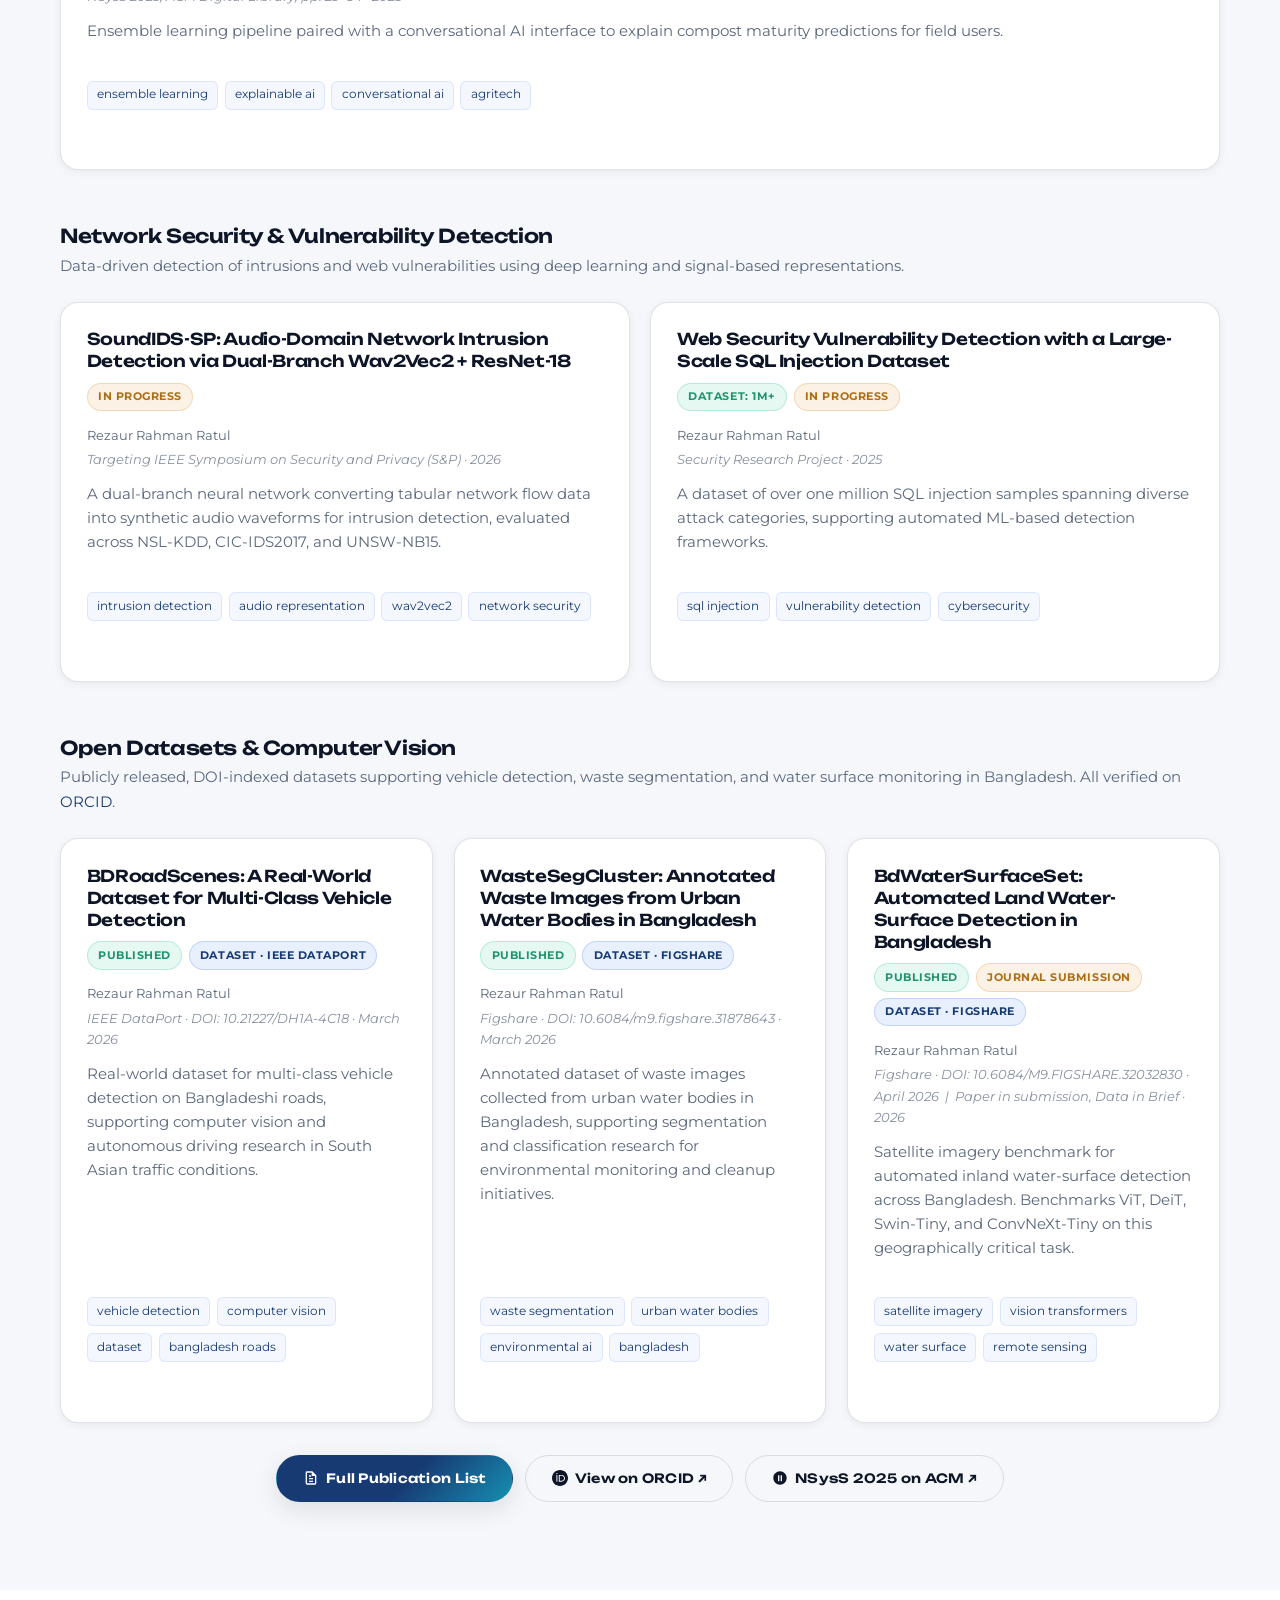
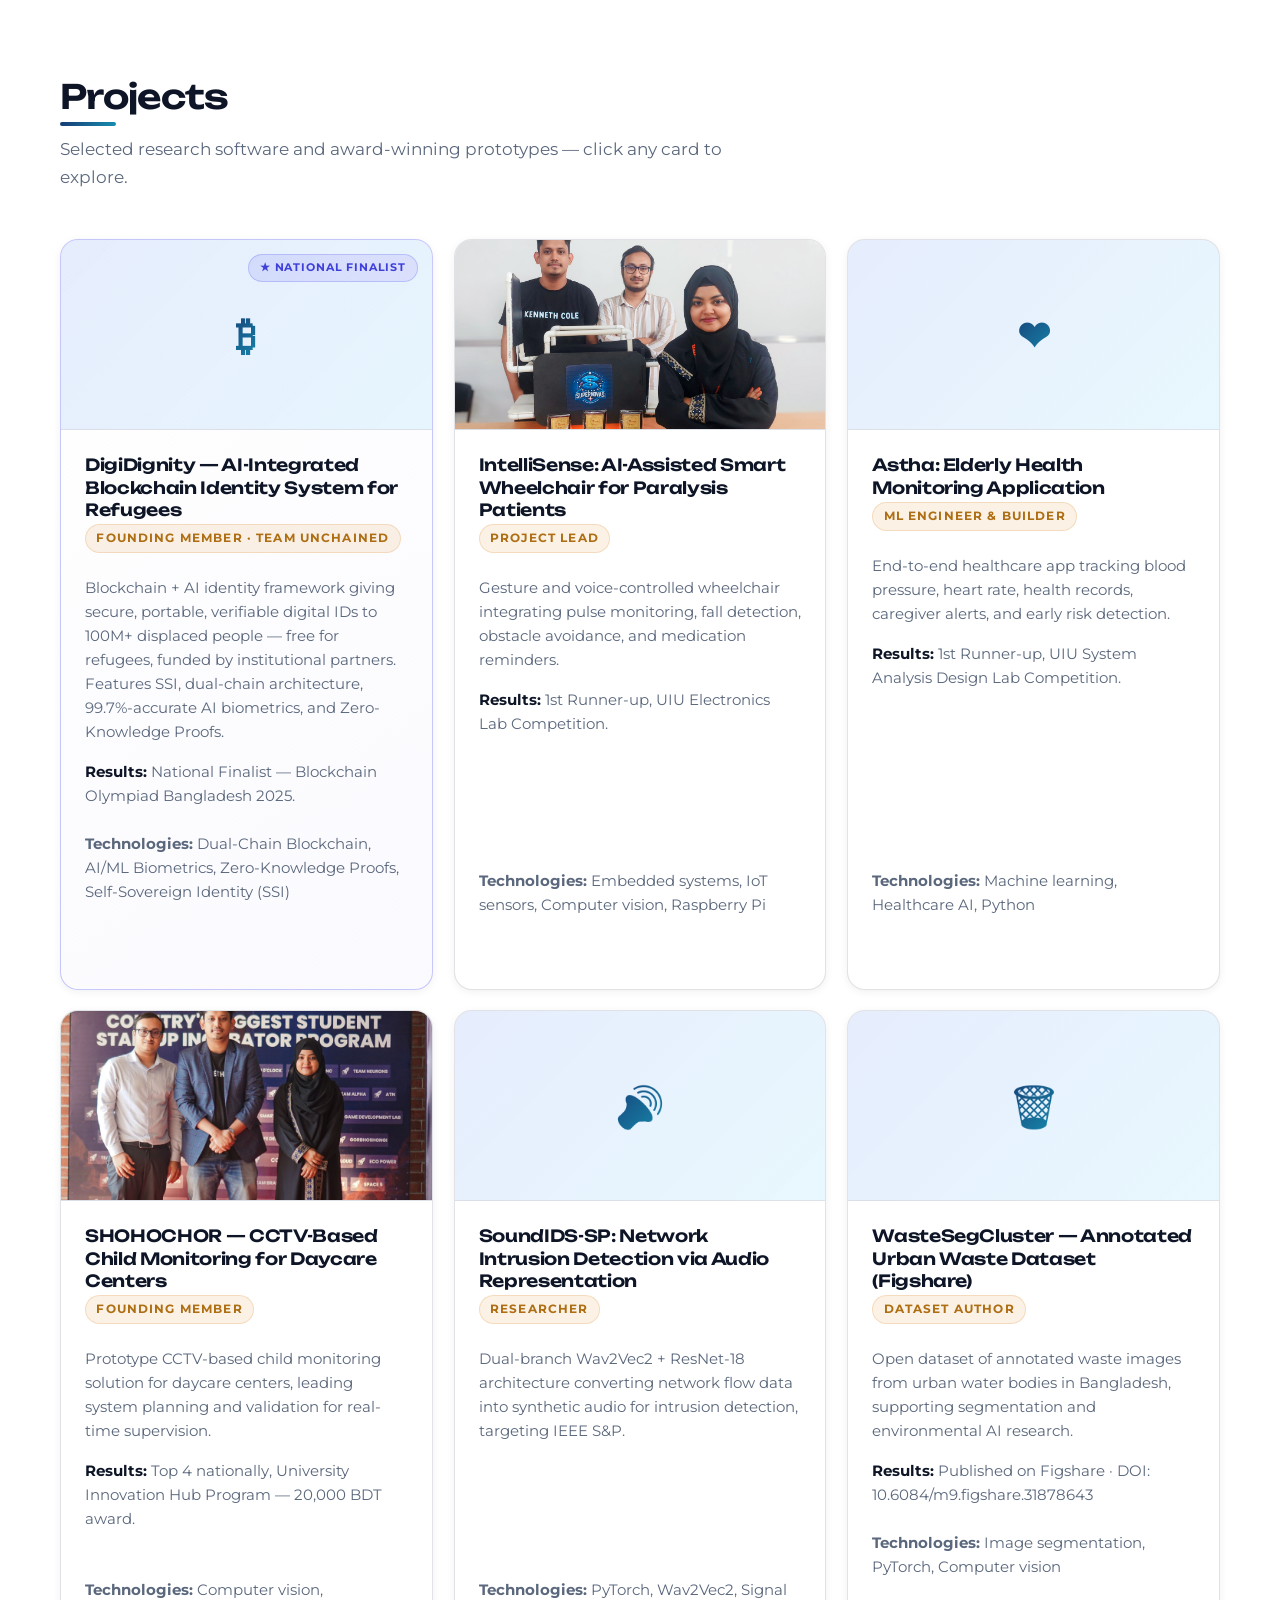
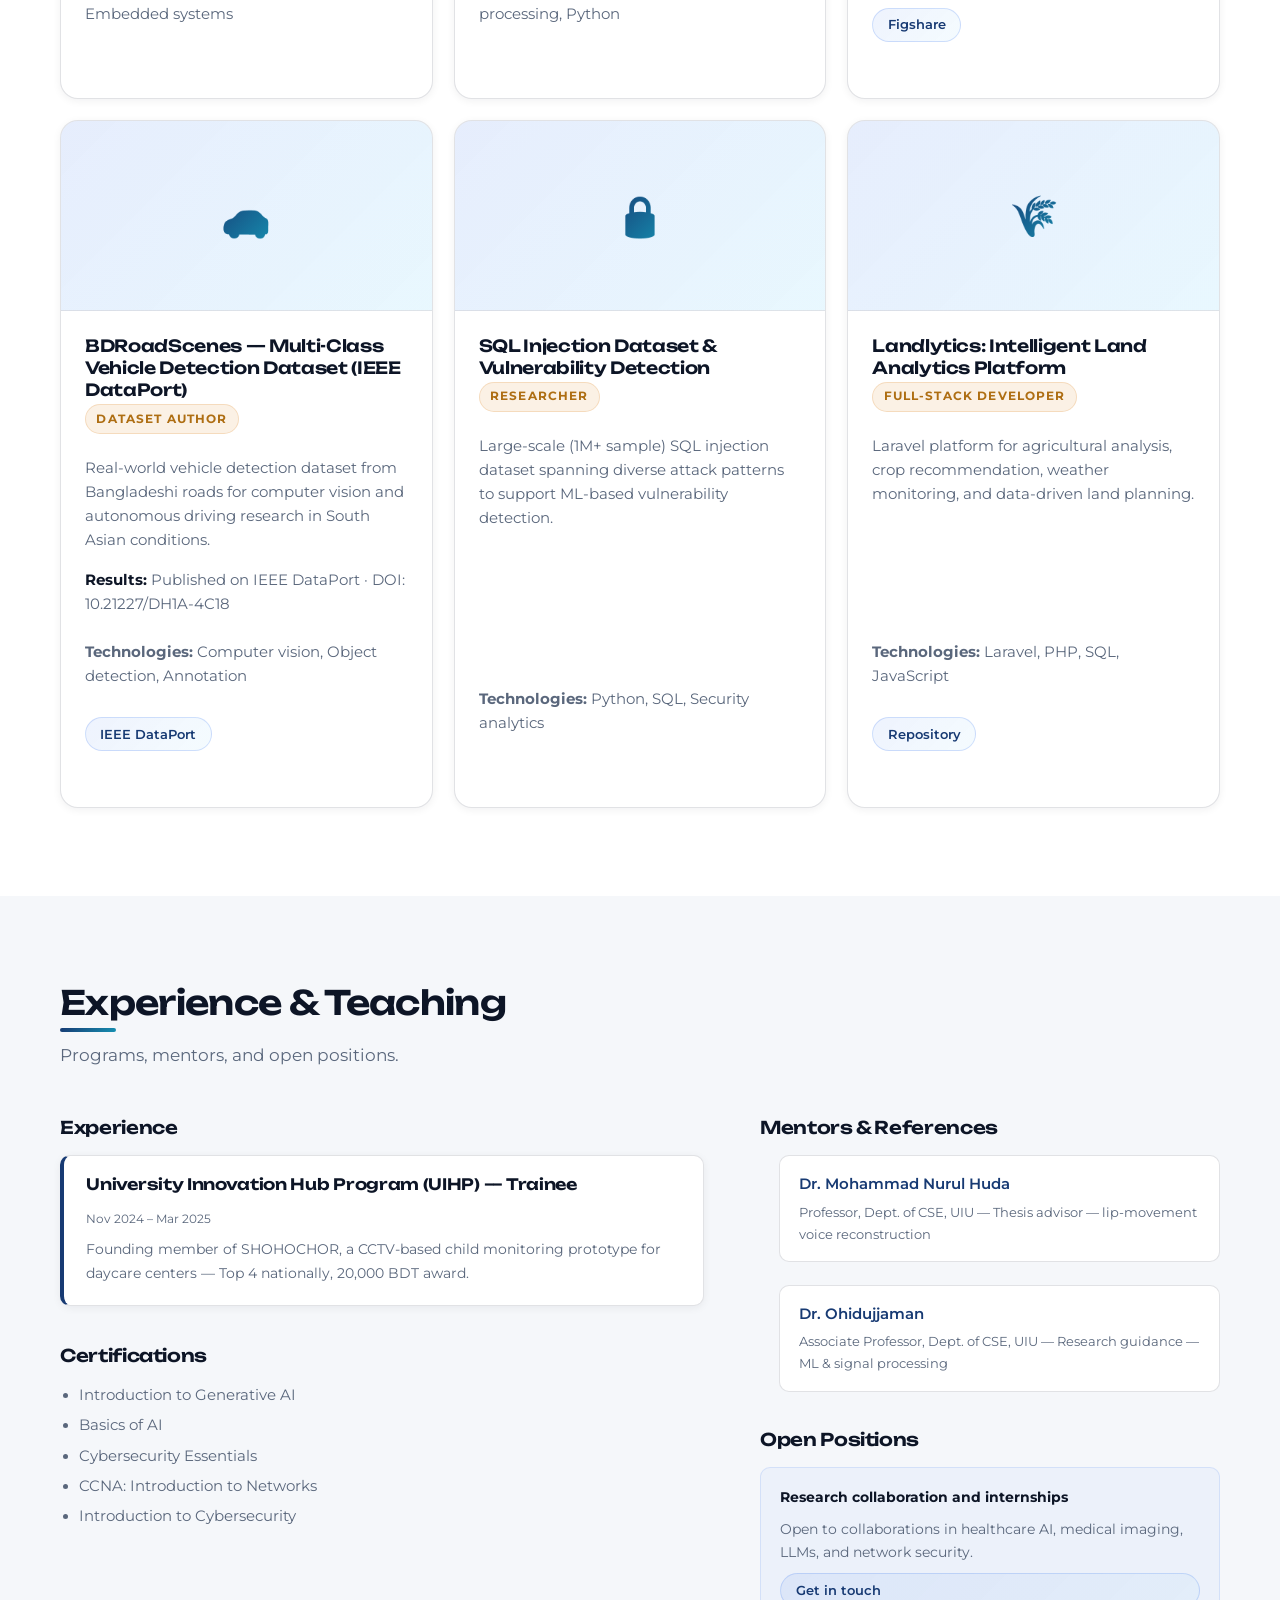
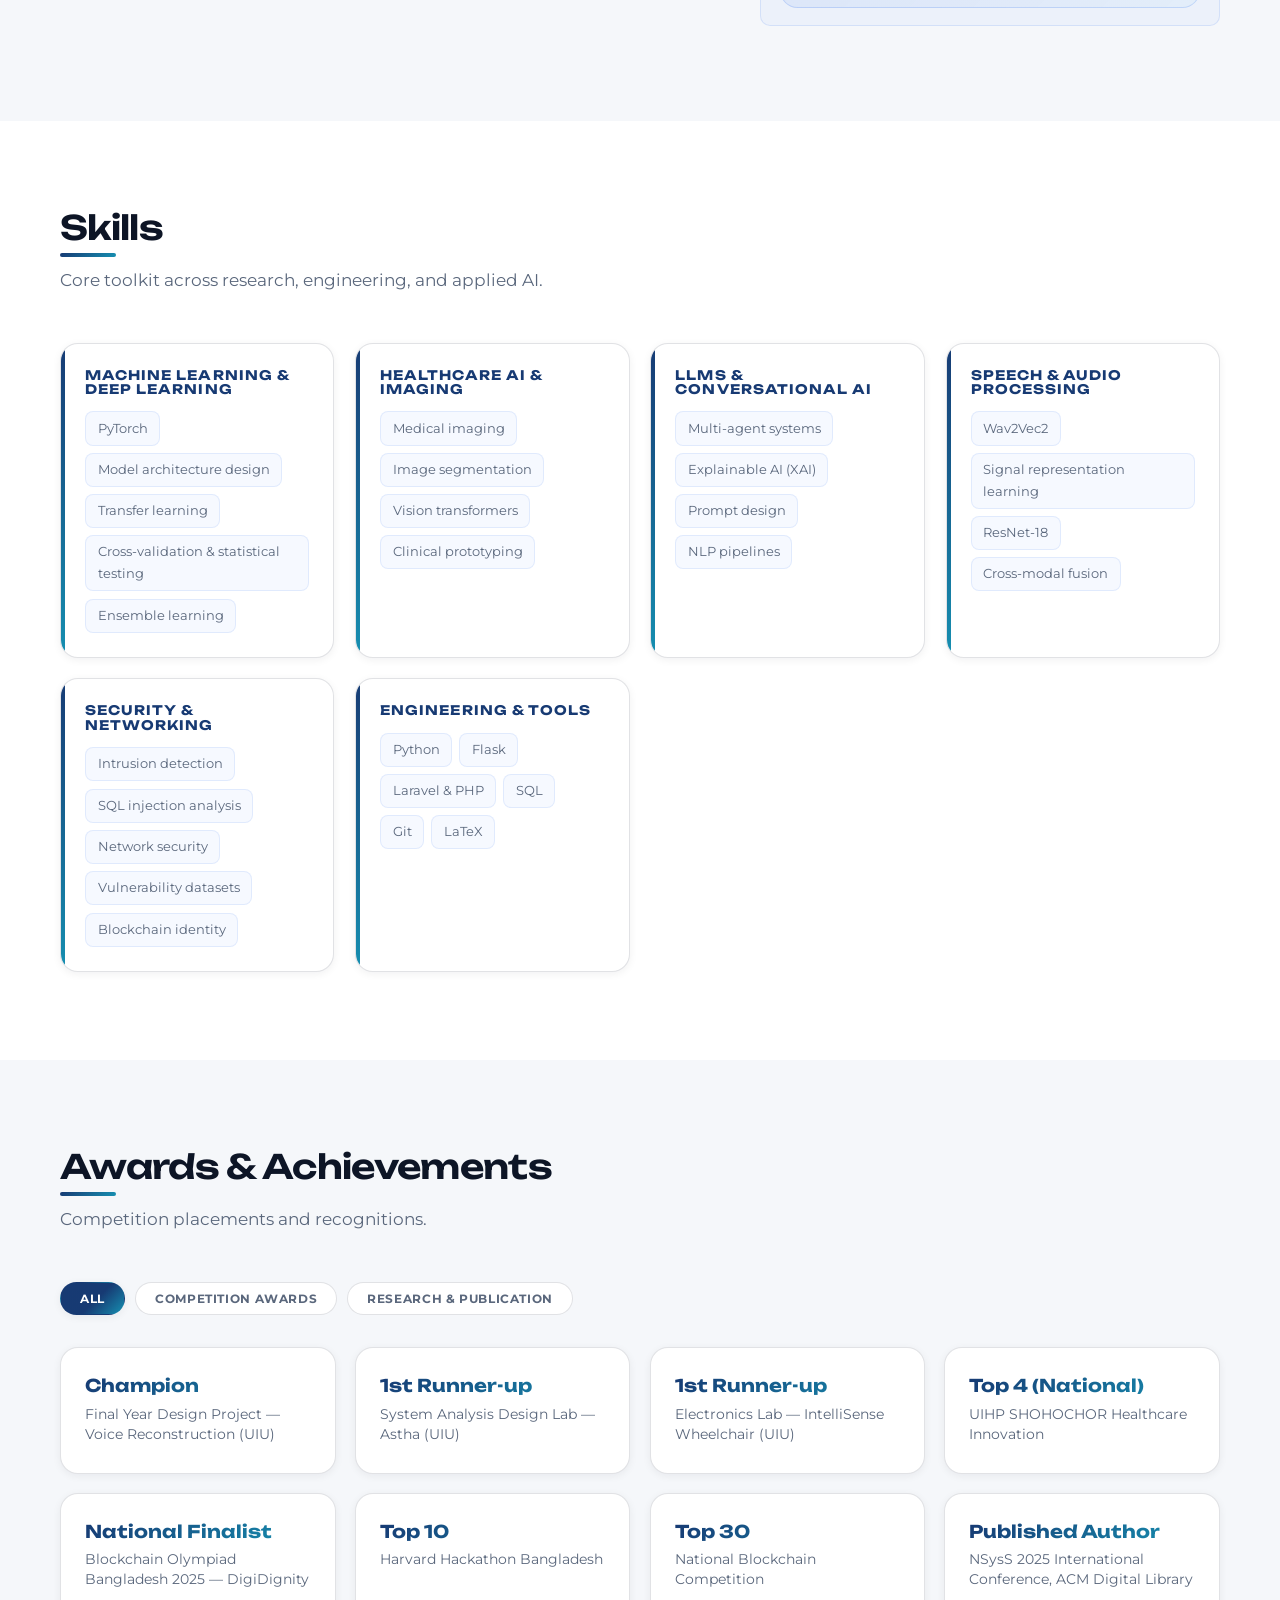
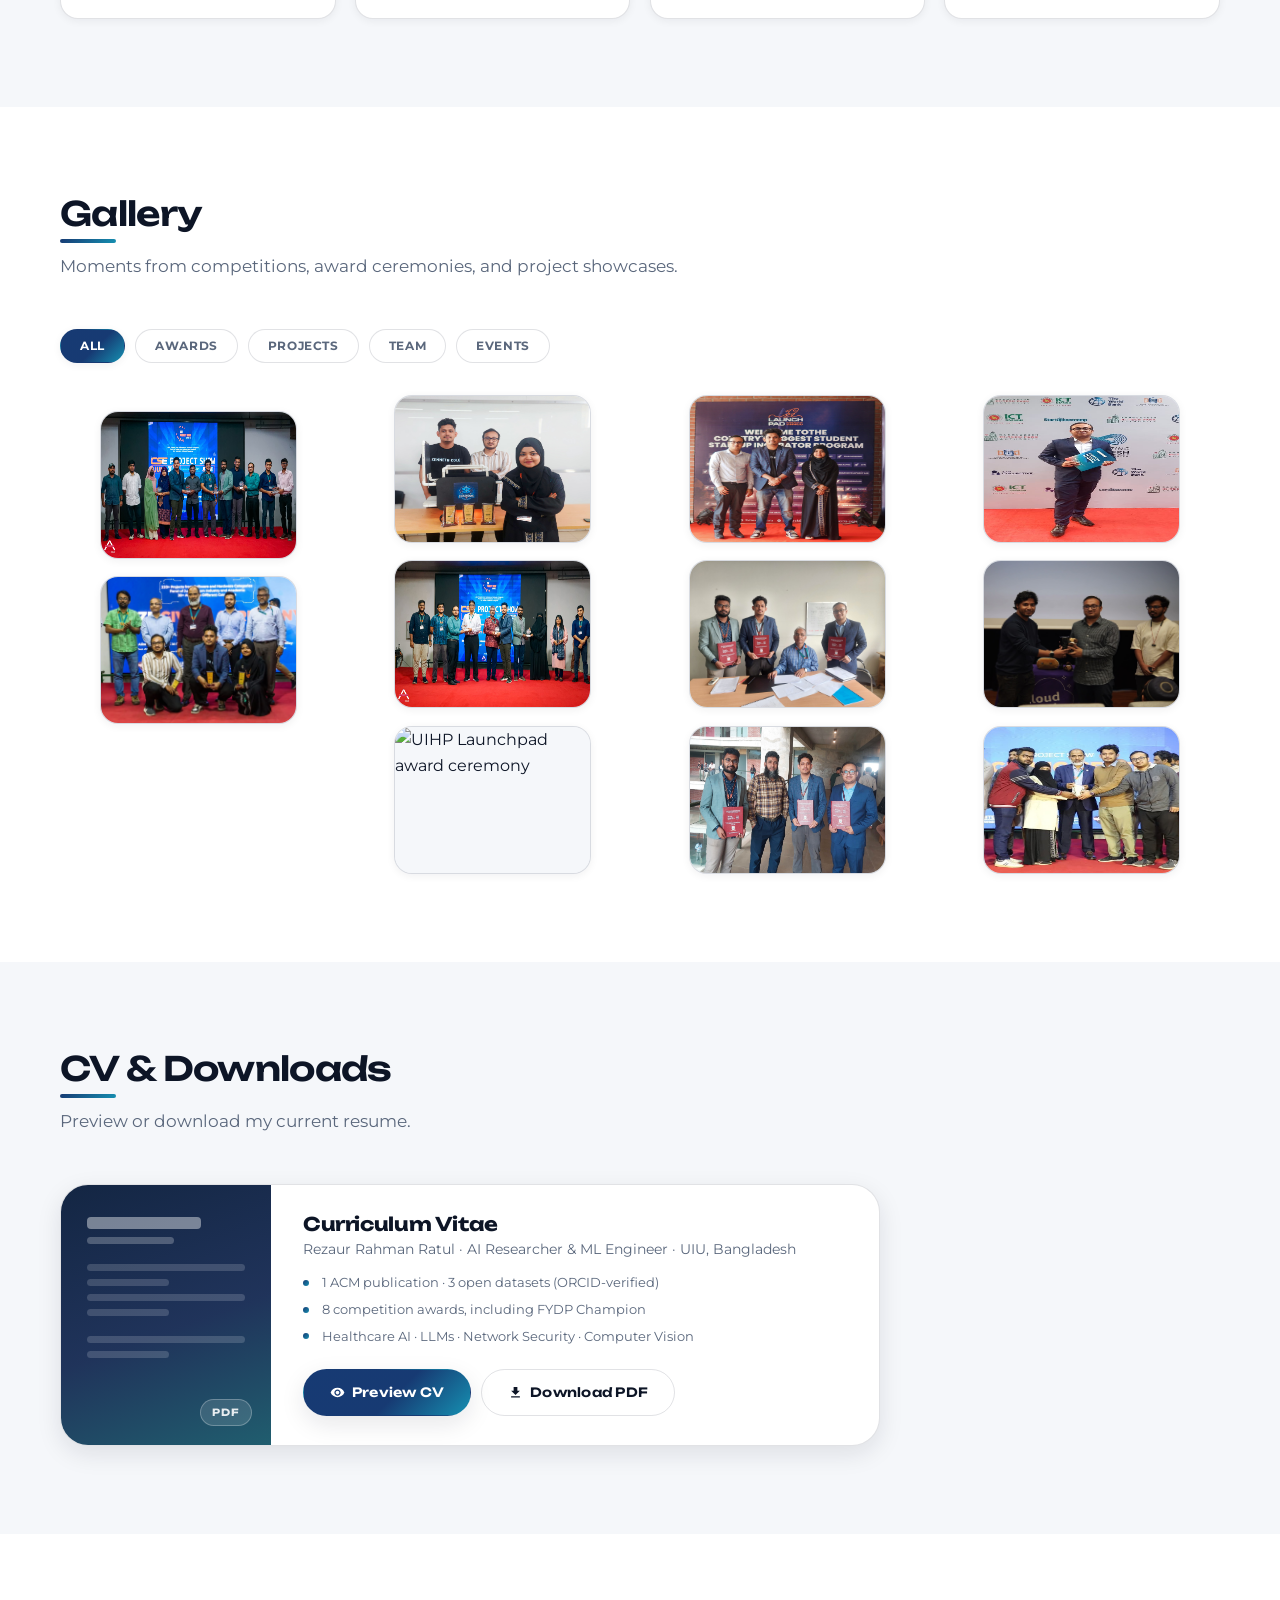
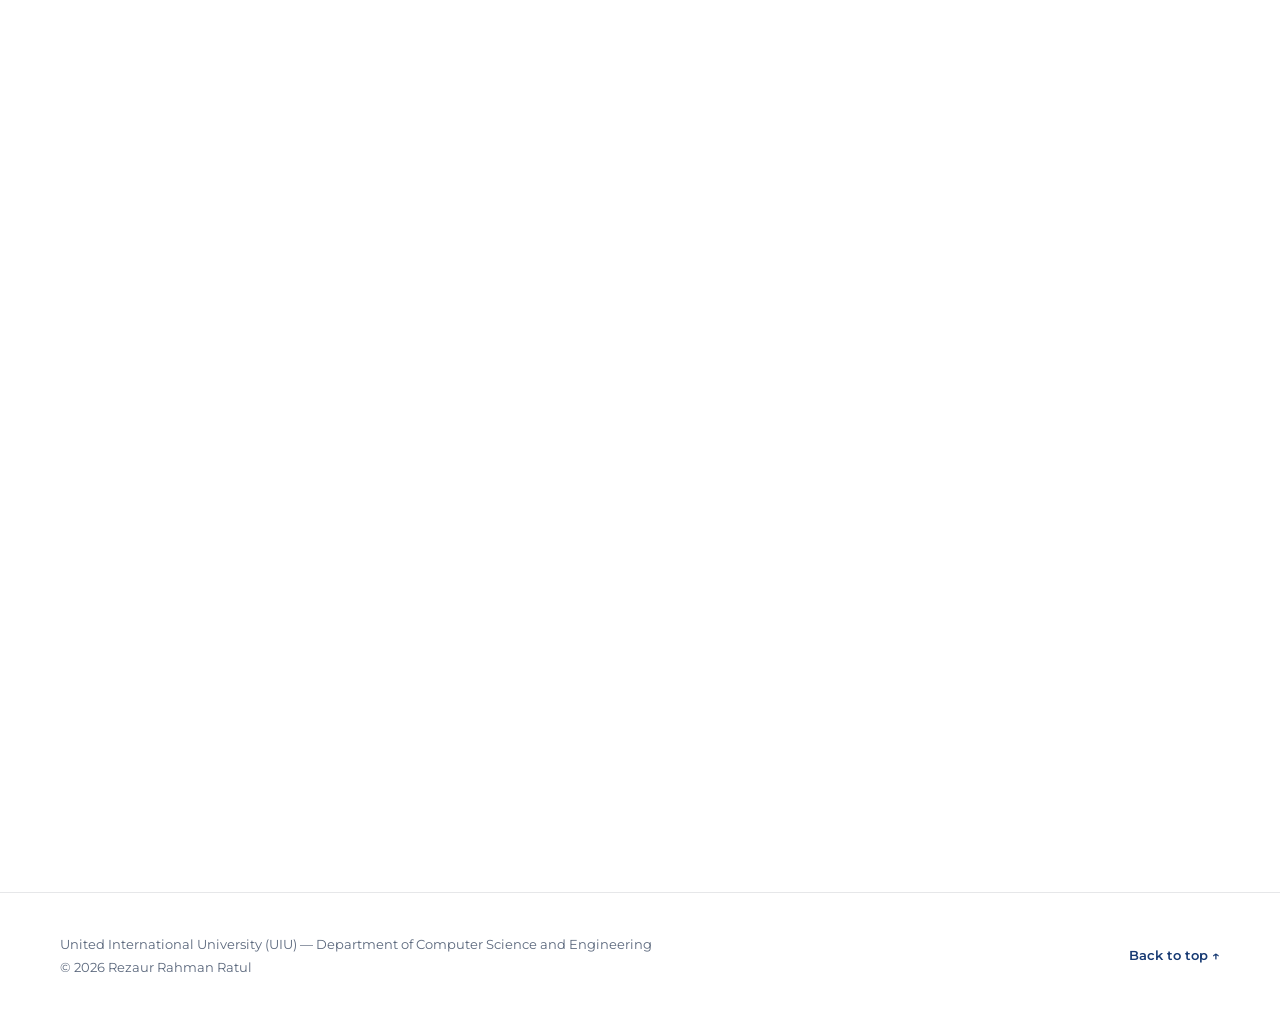
==== commit ef9c33b0: "Add the DigiDignity presentation Sildes" ====
--- a/index.html
+++ b/index.html
@@ -10,11 +10,9 @@
     <meta property="og:title" content="Rezaur Rahman Ratul — AI Researcher & ML Engineer">
     <meta property="og:description" content="Portfolio of Rezaur Rahman Ratul — AI researcher, ML engineer, published author, and award-winning builder in healthcare AI and secure ML systems.">
     <meta name="twitter:card" content="summary_large_image">
-    <link rel="stylesheet" href="assets/css/style.css">
+    <link rel="stylesheet" href="assets/css/style.css?v=3">
     <link rel="preconnect" href="https://fonts.gstatic.com" crossorigin>
     <link rel="preconnect" href="https://fonts.googleapis.com">
-    <link rel="preload" as="image" href="assets/img/banner_pic.jpg" fetchpriority="high">
-    <link rel="preload" as="image" href="assets/img/profile_pic.png" fetchpriority="high">
     <link rel="icon" type="image/png" href="assets/img/profile_pic.png">
     <script>document.documentElement.dataset.theme = localStorage.getItem('theme') || 'light';</script>
     <noscript><style>.reveal{opacity:1!important;transform:none!important;}</style></noscript>
@@ -58,7 +56,7 @@
     <section class="hero" id="hero">
         <!-- Banner image strip -->
         <div class="hero-banner">
-            <img class="hero-banner-img" src="assets/img/banner_pic.jpg" alt="Research and innovation background banner" width="1200" height="320" fetchpriority="high">
+            <img class="hero-banner-img" src="assets/img/banner_pic.jpg" alt="Research and innovation background banner">
             <div class="hero-banner-overlay"></div>
         </div>
 
@@ -66,7 +64,7 @@
         <div class="container">
             <div class="hero-profile-row">
                 <div class="hero-avatar" role="img" aria-label="Portrait of Rezaur Rahman Ratul">
-                    <img src="assets/img/profile_pic.png" alt="Rezaur Rahman Ratul — AI Researcher" width="148" height="148" fetchpriority="high">
+                    <img src="assets/img/profile_pic.png" alt="Rezaur Rahman Ratul — AI Researcher">
                 </div>
                 <div class="hero-profile-actions">
                     <a class="btn primary" href="Resume.pdf">View CV (PDF)</a>
@@ -78,7 +76,7 @@
             <div class="hero-text-block">
                 <p class="hero-eyebrow">AI Researcher · ML Engineer · Healthcare AI · LLMs · Network Security</p>
                 <h1 class="hero-name">Rezaur Rahman Ratul</h1>
-                <p class="hero-lead">Final-semester CSE student at UIU with research experience in healthcare AI, medical imaging, deep learning, speech processing, and large language models. Published author at NSysS 2025, thesis Champion for voice reconstruction in stroke patients, and builder of award-winning clinical prototypes.</p>
+                <p class="hero-lead">Recent CSE graduate from UIU with research experience in healthcare AI, medical imaging, deep learning, speech processing, and large language models. Published author at NSysS 2025, thesis Champion for voice reconstruction in stroke patients, and builder of award-winning clinical prototypes.</p>
                 <ul class="hero-social" aria-label="Social profiles">
                     <li><a href="https://github.com/Rezaur16" target="_blank" rel="noopener" aria-label="GitHub profile" title="GitHub">
                         <svg width="18" height="18" viewBox="0 0 24 24" fill="currentColor" aria-hidden="true"><path d="M12 2C6.477 2 2 6.477 2 12c0 4.418 2.865 8.166 6.839 9.489.5.092.682-.217.682-.482 0-.237-.009-.868-.013-1.703-2.782.604-3.369-1.34-3.369-1.34-.454-1.156-1.11-1.463-1.11-1.463-.908-.62.069-.608.069-.608 1.003.07 1.531 1.03 1.531 1.03.892 1.529 2.341 1.087 2.91.832.092-.647.35-1.088.636-1.338-2.22-.253-4.555-1.11-4.555-4.943 0-1.091.39-1.984 1.029-2.683-.103-.253-.446-1.27.098-2.647 0 0 .84-.269 2.75 1.025A9.578 9.578 0 0 1 12 6.836a9.59 9.59 0 0 1 2.504.337c1.909-1.294 2.747-1.025 2.747-1.025.546 1.377.203 2.394.1 2.647.64.699 1.028 1.592 1.028 2.683 0 3.842-2.339 4.687-4.566 4.935.359.309.678.919.678 1.852 0 1.336-.012 2.415-.012 2.743 0 .267.18.578.688.48C19.138 20.163 22 16.418 22 12c0-5.523-4.477-10-10-10z"/></svg>
@@ -165,10 +163,10 @@
             </div>
             <div class="about-grid">
                 <div class="about-bio">
-                    <p>I am a final-semester Computer Science and Engineering student at United International University with research experience spanning healthcare AI, medical imaging, deep learning, speech/audio processing, and large language models.</p>
-                    <p>My undergraduate thesis focuses on reconstructing voice from stroke patients using visual lip movements, combining computer vision and signal processing to advance assistive communication — work that won <strong>Champion</strong> at the UIU Final Year Design Project competition.</p>
-                    <p>I build applied ML systems for real-world impact: a multi-agent LLM chatbot for lung cancer screening in rural Bangladesh, a dual-branch neural network converting network traffic into audio for intrusion detection, and an AI-integrated blockchain identity framework for displaced populations (National Finalist, Blockchain Olympiad 2025).</p>
-                    <p>I have published three open datasets on IEEE DataPort and Figshare — <strong>BDRoadScenes</strong> (multi-class vehicle detection), <strong>WasteSegCluster</strong> (annotated urban waste images from Bangladesh water bodies), and <strong>BdWaterSurfaceSet</strong> (inland water-surface satellite imagery) — all indexed on <a href="https://orcid.org/0009-0002-9172-9982" target="_blank" rel="noopener">ORCID</a>.</p>
+                    <p>I recently graduated in Computer Science and Engineering from United International University, and along the way I got pulled into research across healthcare AI, medical imaging, deep learning, speech and audio processing, and large language models.</p>
+                    <p>For my undergraduate thesis, I worked on reconstructing voice for stroke patients using visual lip movements, bringing together computer vision and signal processing to push assistive communication technology forward. That project ended up winning <strong>Champion</strong> at the UIU Final Year Design Project competition, which was a genuinely proud moment for me.</p>
+                    <p>Outside of the thesis, I like building applied ML systems. One project turns network traffic into audio and runs it through a dual-branch neural network for intrusion detection. Another is an AI-integrated blockchain identity framework aimed at helping displaced populations, which was named a National Finalist at Blockchain Olympiad 2025.</p>
+                    <p>I've also published three open datasets on IEEE DataPort and Figshare: <strong>BDRoadScenes</strong> (multi-class vehicle detection), <strong>WasteSegCluster</strong> (annotated urban waste images from Bangladesh's water bodies), and <strong>BdWaterSurfaceSet</strong> (inland water-surface satellite imagery). All of it is indexed on my <a href="https://orcid.org/0009-0002-9172-9982" target="_blank" rel="noopener">ORCID</a> profile.</p>
                 </div>
                 <aside class="about-strengths" aria-label="Technical strengths">
                     <h3>Technical Strengths</h3>
@@ -195,7 +193,7 @@
         <div class="container section-container">
             <div class="section-header">
                 <h2 class="section-title">Research</h2>
-                <p class="section-subtitle">Organized by theme — click any card to explore details, visuals, and slides.</p>
+                <p class="section-subtitle">Organized by theme  click any card to explore details, visuals, and slides.</p>
             </div>
 
             <!-- Theme 1: Healthcare AI & Medical Imaging -->
@@ -361,14 +359,14 @@
                     </div>
                     <div class="project-card-body">
                         <header>
-                            <h3>DigiDignity — Blockchain Identity for Displaced Populations</h3>
-                            <span class="project-role">Founding Member</span>
+                            <h3>DigiDignity — AI-Integrated Blockchain Identity System for Refugees</h3>
+                            <span class="project-role">Founding Member · Team Unchained</span>
                         </header>
-                        <p>AI-integrated blockchain identity framework enabling secure, portable digital IDs for displaced populations. Combines decentralized identity with ML-based verification.</p>
+                        <p>Blockchain + AI identity framework giving secure, portable, verifiable digital IDs to 100M+ displaced people — free for refugees, funded by institutional partners. Features SSI, dual-chain architecture, 99.7%-accurate AI biometrics, and Zero-Knowledge Proofs.</p>
                         <p class="project-results"><strong>Results:</strong> National Finalist — Blockchain Olympiad Bangladesh 2025.</p>
-                        <p class="project-stack"><strong>Technologies:</strong> Blockchain, AI/ML verification, Decentralized identity, Smart contracts</p>
+                        <p class="project-stack"><strong>Technologies:</strong> Dual-Chain Blockchain, AI/ML Biometrics, Zero-Knowledge Proofs, Self-Sovereign Identity (SSI)</p>
                         <div class="project-links"></div>
-                        <span class="click-hint">View certificate &amp; slides</span>
+                        <span class="click-hint">View details &amp; slides</span>
                     </div>
                 </article>
 
@@ -385,10 +383,6 @@
                         <p>Gesture and voice-controlled wheelchair integrating pulse monitoring, fall detection, obstacle avoidance, and medication reminders.</p>
                         <p class="project-results"><strong>Results:</strong> 1st Runner-up, UIU Electronics Lab Competition.</p>
                         <p class="project-stack"><strong>Technologies:</strong> Embedded systems, IoT sensors, Computer vision, Raspberry Pi</p>
-                        <a class="yt-watch-btn" href="https://www.youtube.com/watch?v=OdWYdE4hC9M" target="_blank" rel="noopener" onclick="event.stopPropagation()" aria-label="Watch IntelliSense project video on YouTube">
-                            <svg width="16" height="16" viewBox="0 0 24 24" fill="currentColor" aria-hidden="true"><path d="M23.498 6.186a2.998 2.998 0 0 0-2.11-2.123C19.5 3.5 12 3.5 12 3.5s-7.5 0-9.388.563A2.998 2.998 0 0 0 .502 6.186 31.5 31.5 0 0 0 0 12a31.5 31.5 0 0 0 .502 5.814 2.998 2.998 0 0 0 2.11 2.123C4.5 20.5 12 20.5 12 20.5s7.5 0 9.388-.563a2.998 2.998 0 0 0 2.11-2.123A31.5 31.5 0 0 0 24 12a31.5 31.5 0 0 0-.502-5.814zM9.75 15.5V8.5l6.25 3.5-6.25 3.5z"/></svg>
-                            Watch on YouTube
-                        </a>
                         <span class="click-hint">View award photos &amp; slides</span>
                     </div>
                 </article>
@@ -396,7 +390,7 @@
                 <!-- Astha -->
                 <article class="project-card" data-detail-key="astha" role="button" tabindex="0" aria-label="Open details for Astha">
                     <div class="project-card-media">
-                        <img src="assets/img/prototype_Astha_picture_02.png" alt="Astha elderly health monitoring app prototype" loading="lazy">
+                        <div class="project-card-media-placeholder"><span>❤</span></div>
                     </div>
                     <div class="project-card-body">
                         <header>
@@ -406,7 +400,7 @@
                         <p>End-to-end healthcare app tracking blood pressure, heart rate, health records, caregiver alerts, and early risk detection.</p>
                         <p class="project-results"><strong>Results:</strong> 1st Runner-up, UIU System Analysis Design Lab Competition.</p>
                         <p class="project-stack"><strong>Technologies:</strong> Machine learning, Healthcare AI, Python</p>
-                        <span class="click-hint">View prototype &amp; pitch slides</span>
+                        <span class="click-hint">View award photos &amp; slides</span>
                     </div>
                 </article>
 
@@ -917,6 +911,6 @@
     </div>
 </footer>
 
-<script src="assets/js/app.js" defer></script>
+<script src="assets/js/app.js?v=2" defer></script>
 </body>
 </html>
--- a/assets/css/style.css
+++ b/assets/css/style.css
@@ -1046,7 +1046,7 @@
 }
 
 .project-modal__body {
-    overflow-y: auto; flex: 1 1 0; min-height: 0; padding: 1.75rem;
+    overflow-y: auto; flex: 1; min-height: 0; padding: 1.75rem;
     scroll-behavior: smooth; -webkit-overflow-scrolling: touch;
     overscroll-behavior: contain;
 }
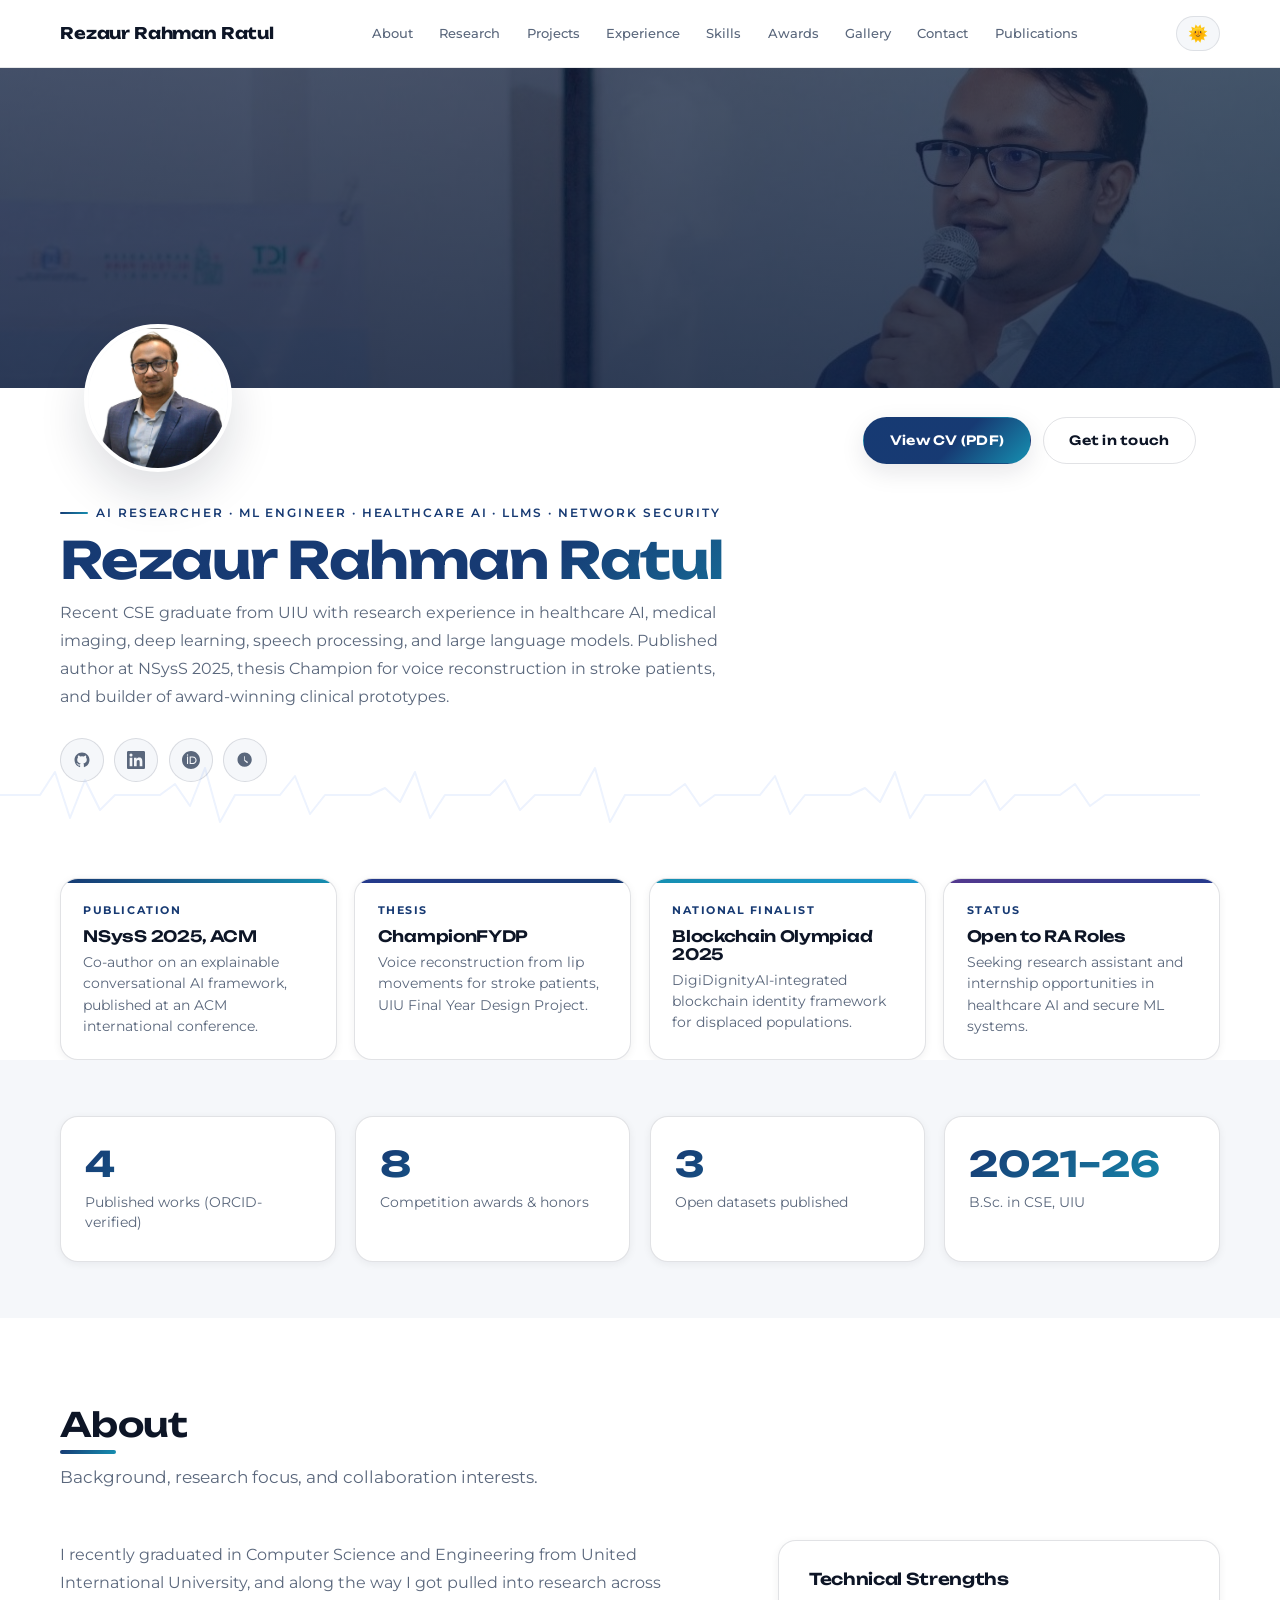
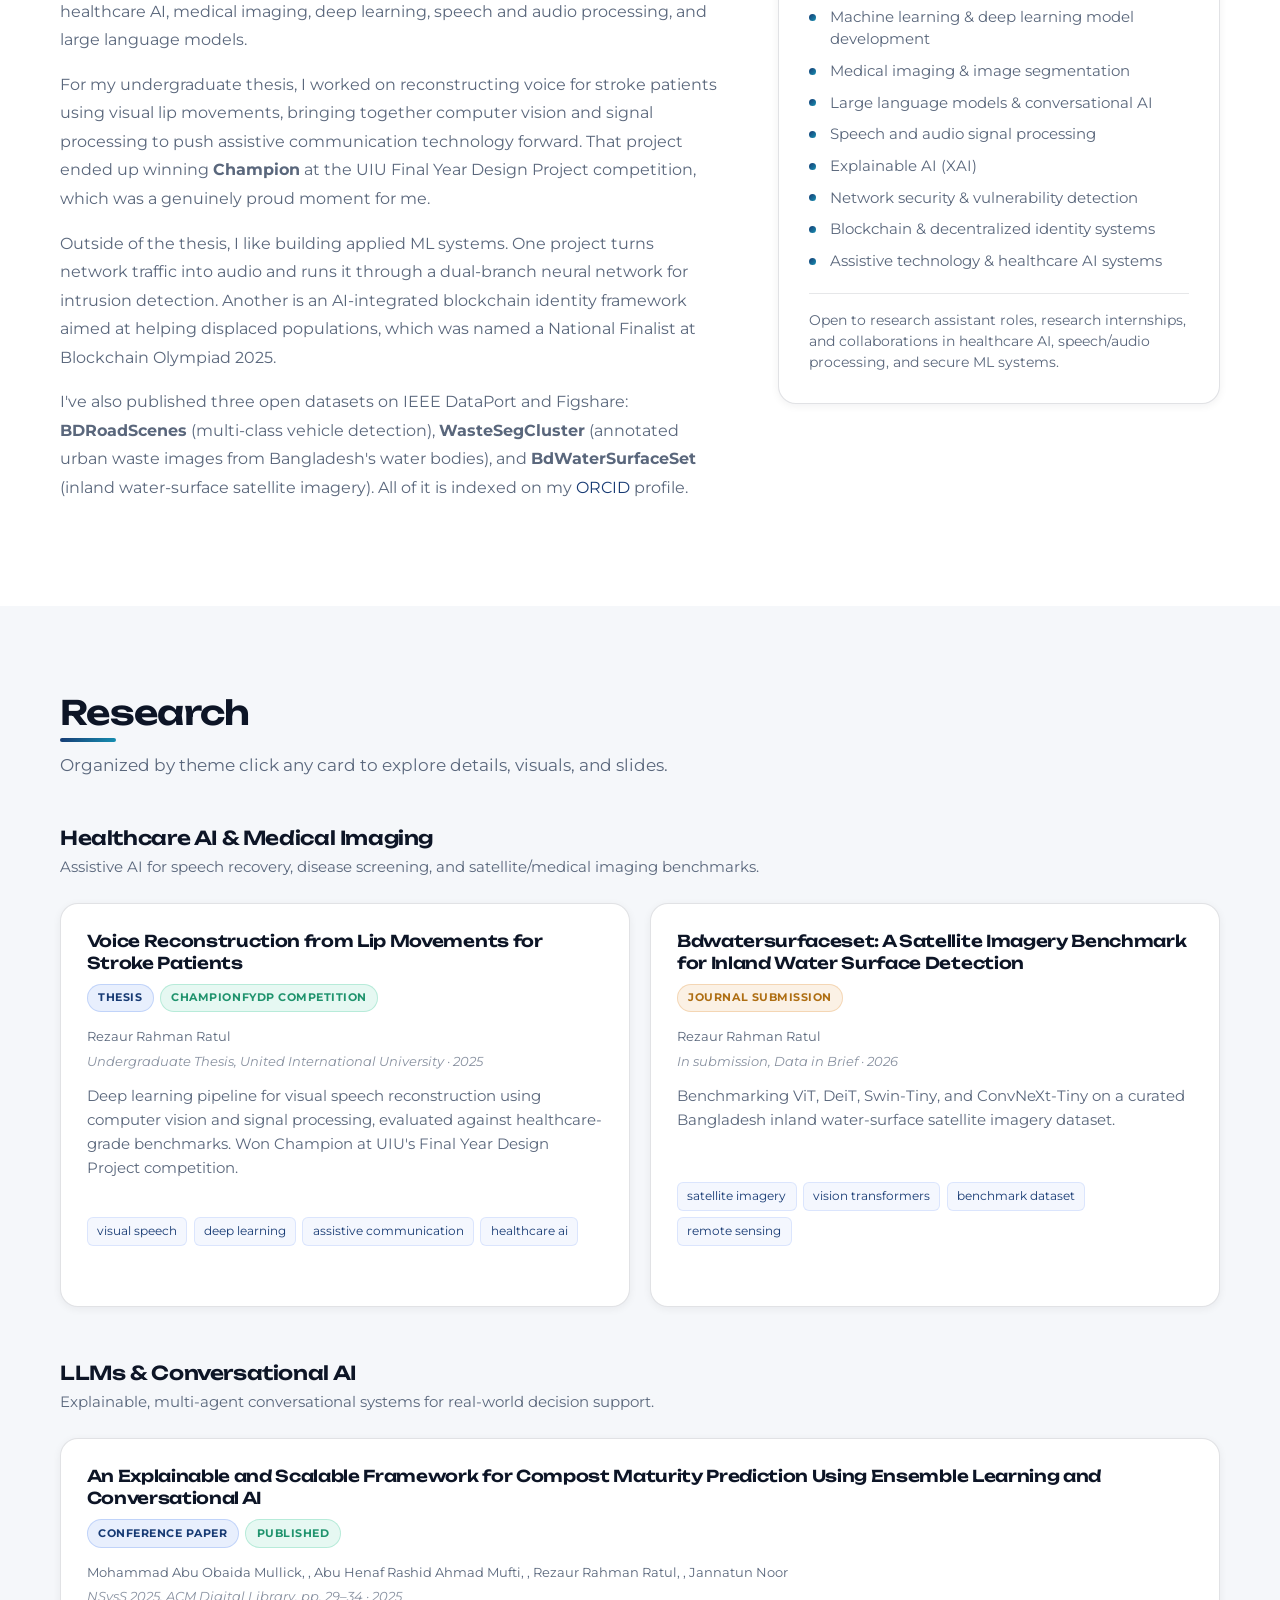
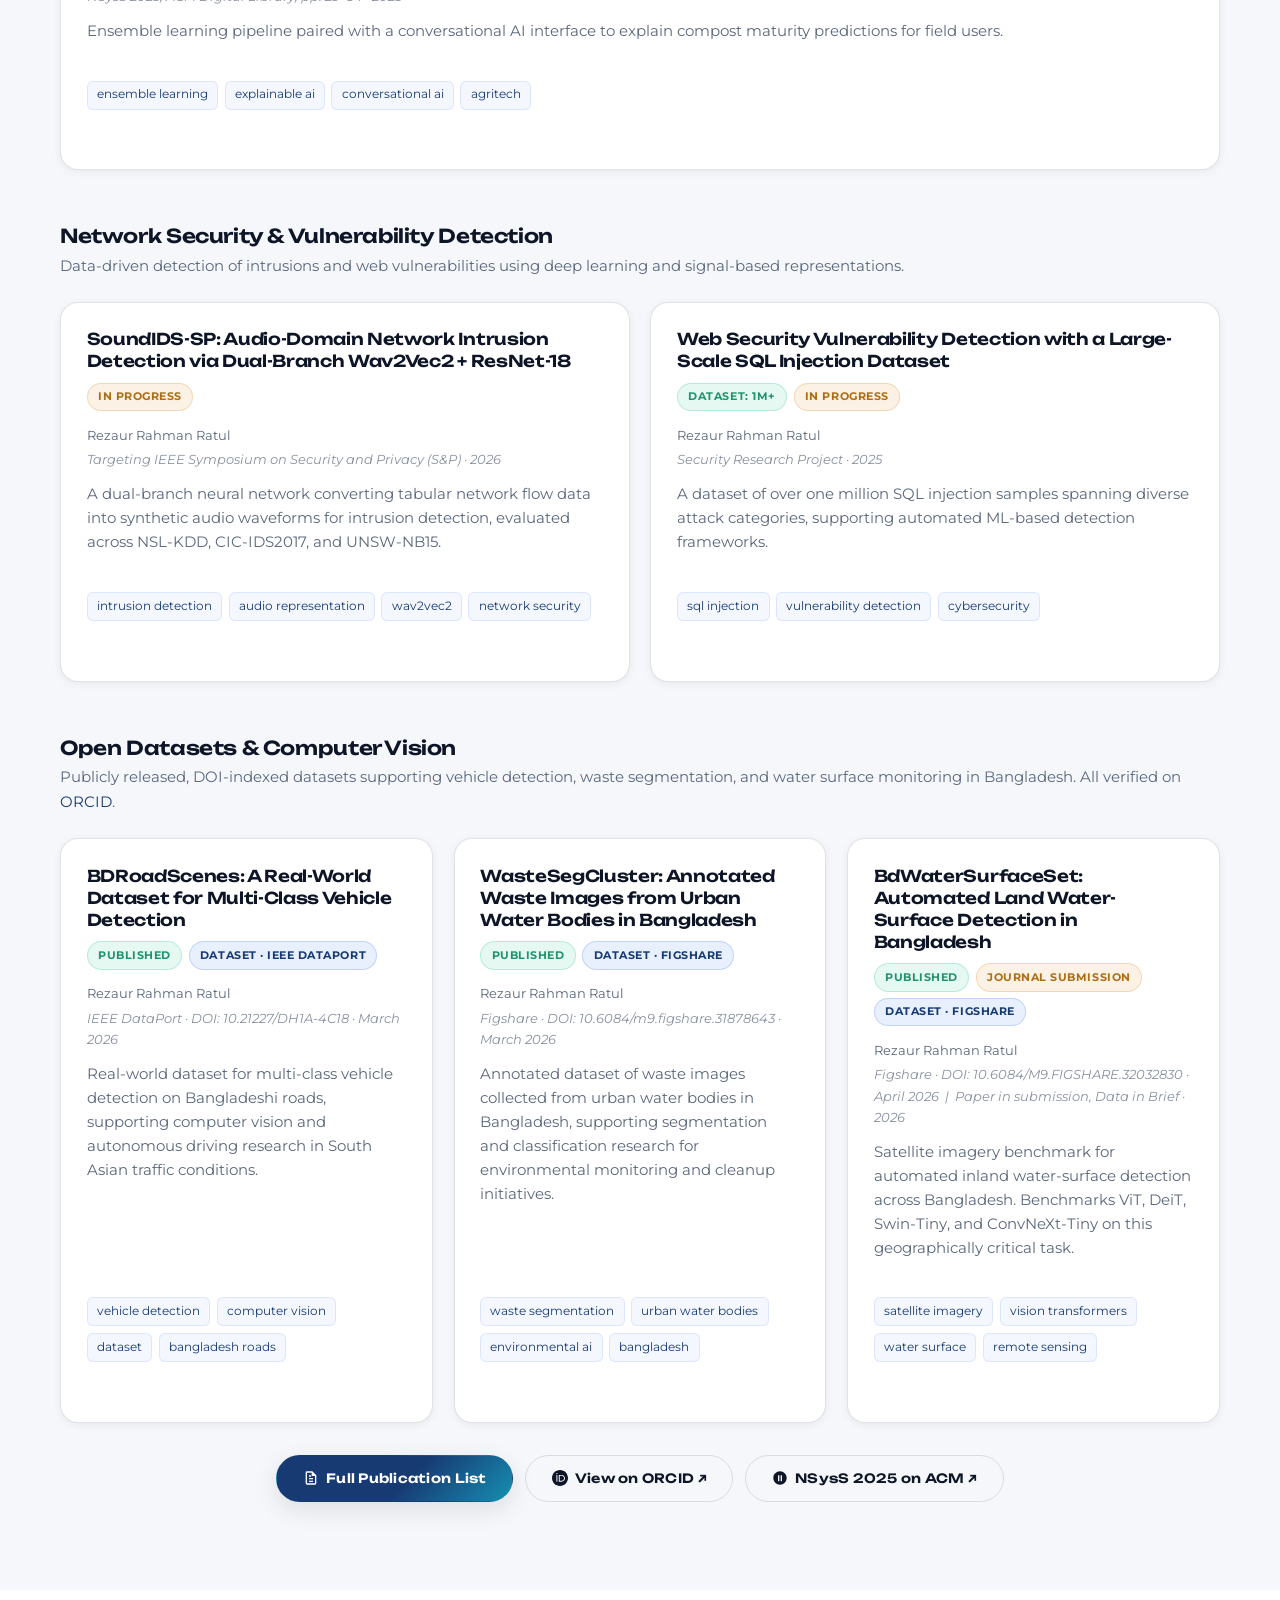
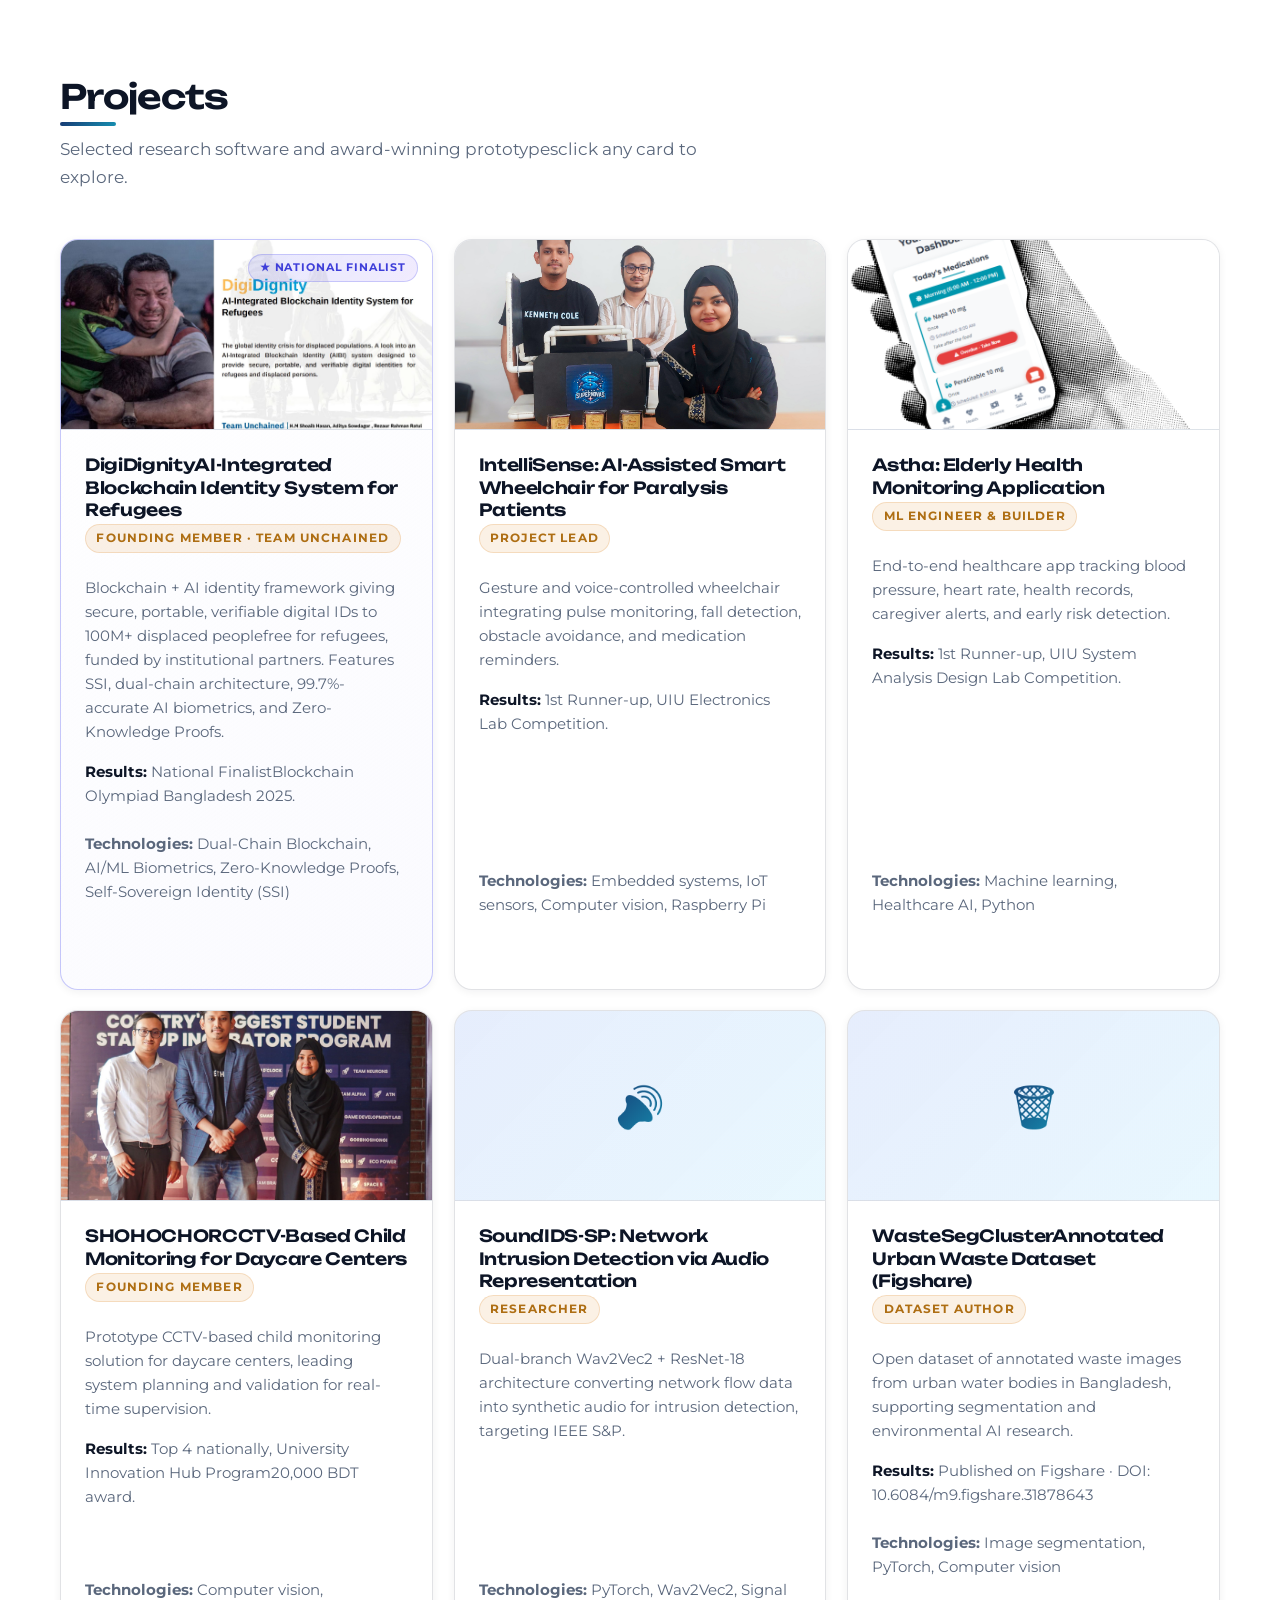
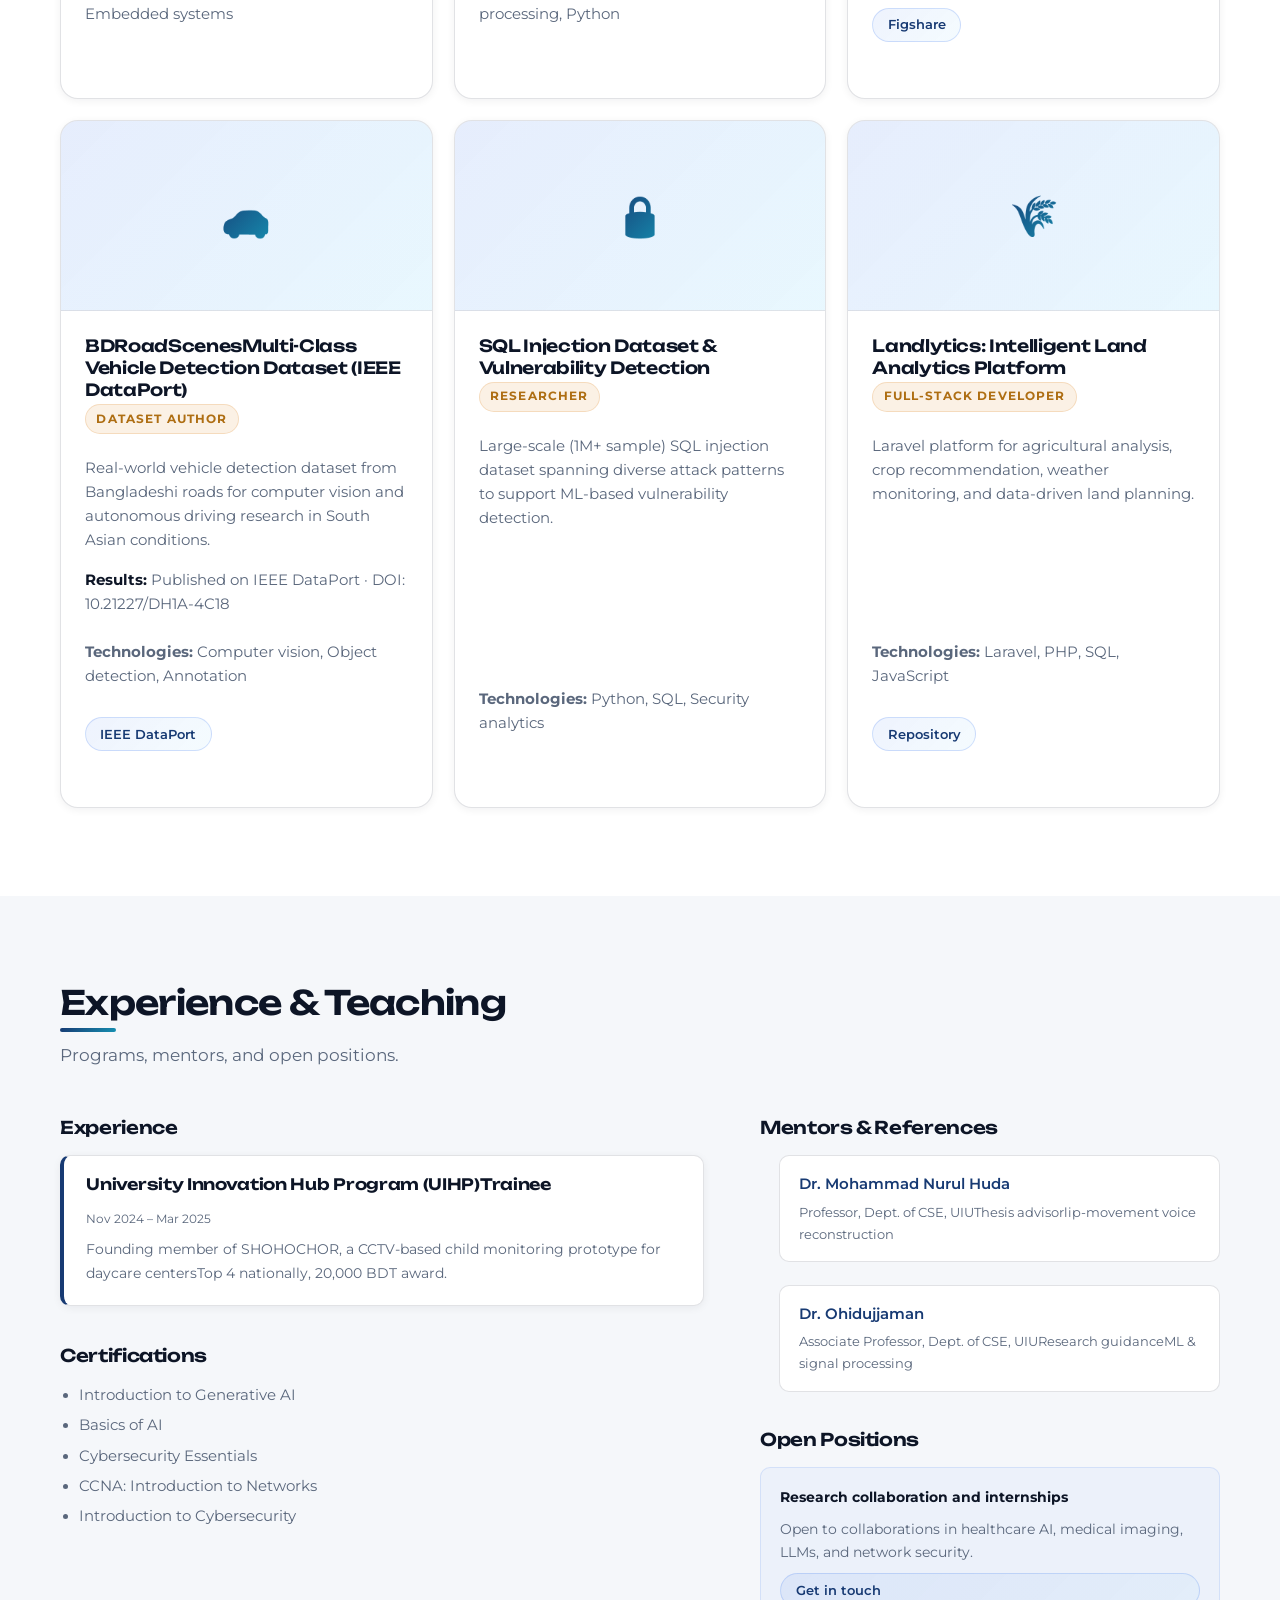
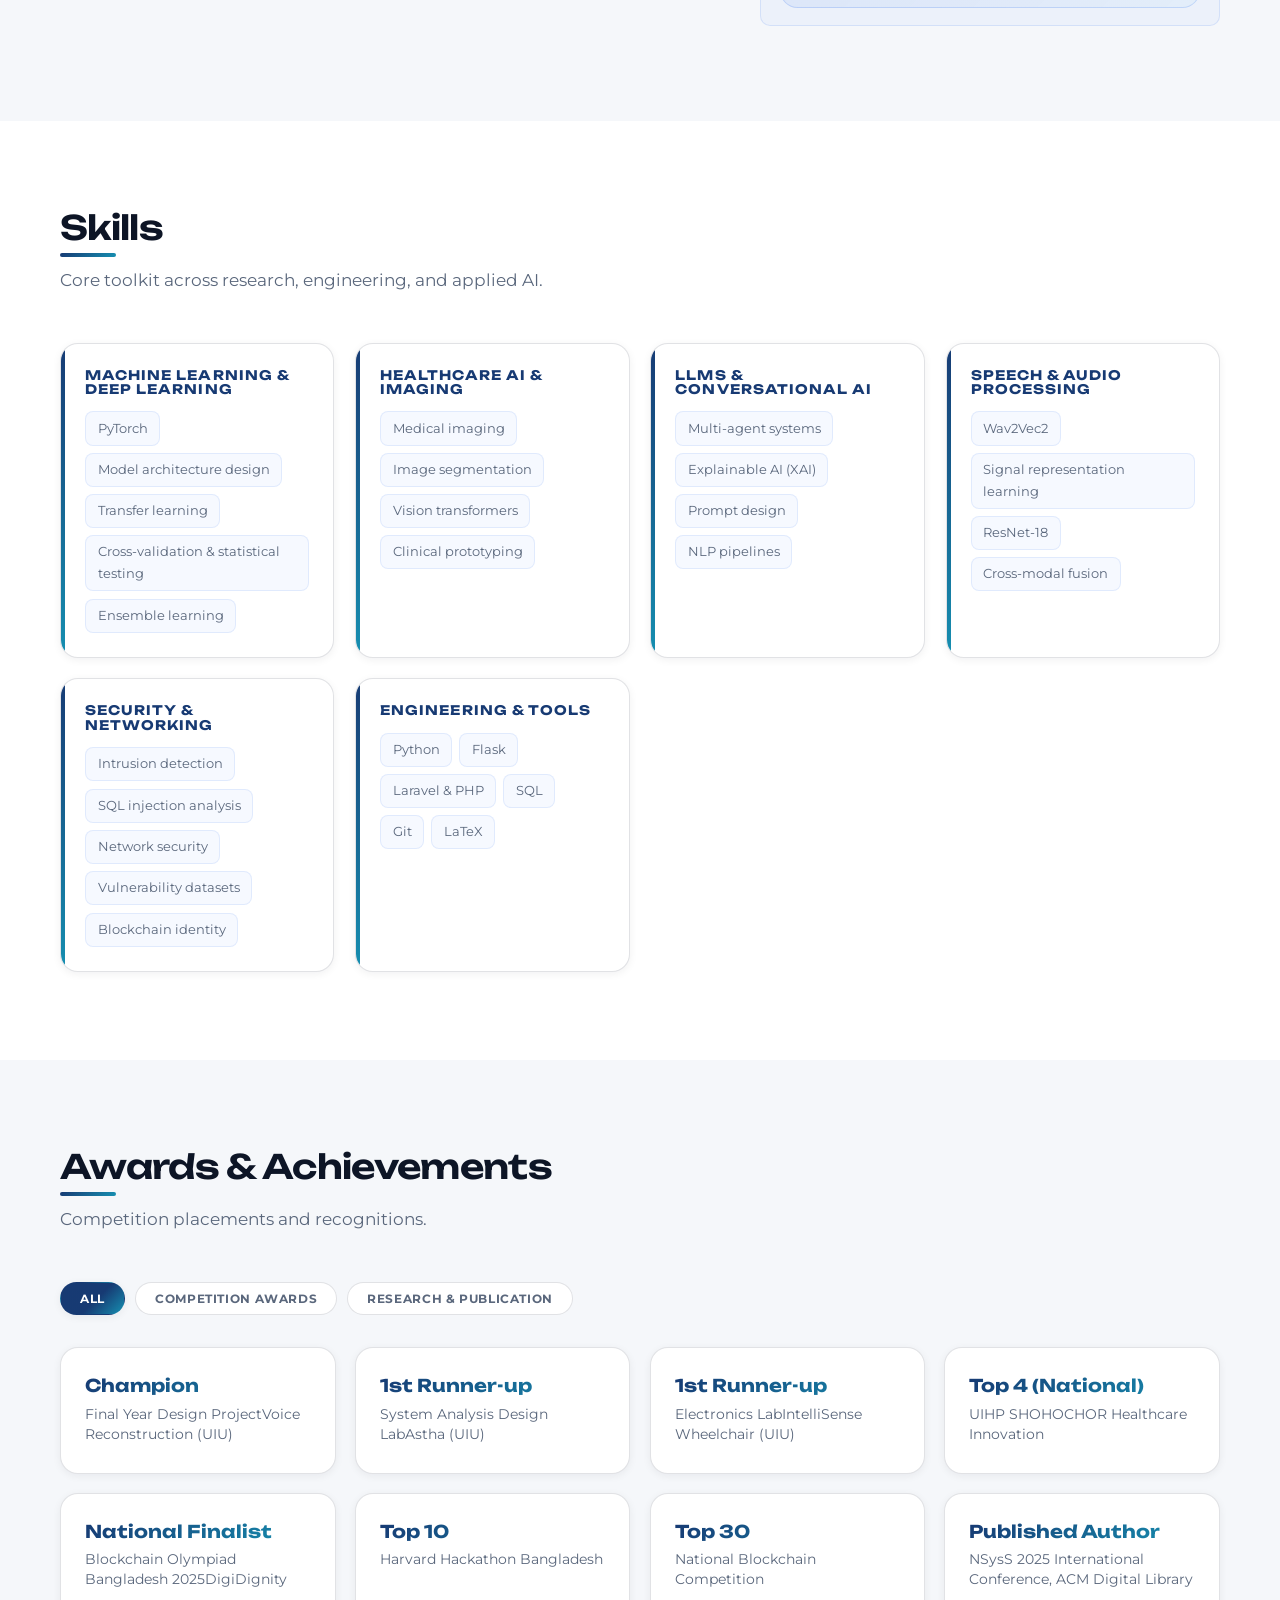
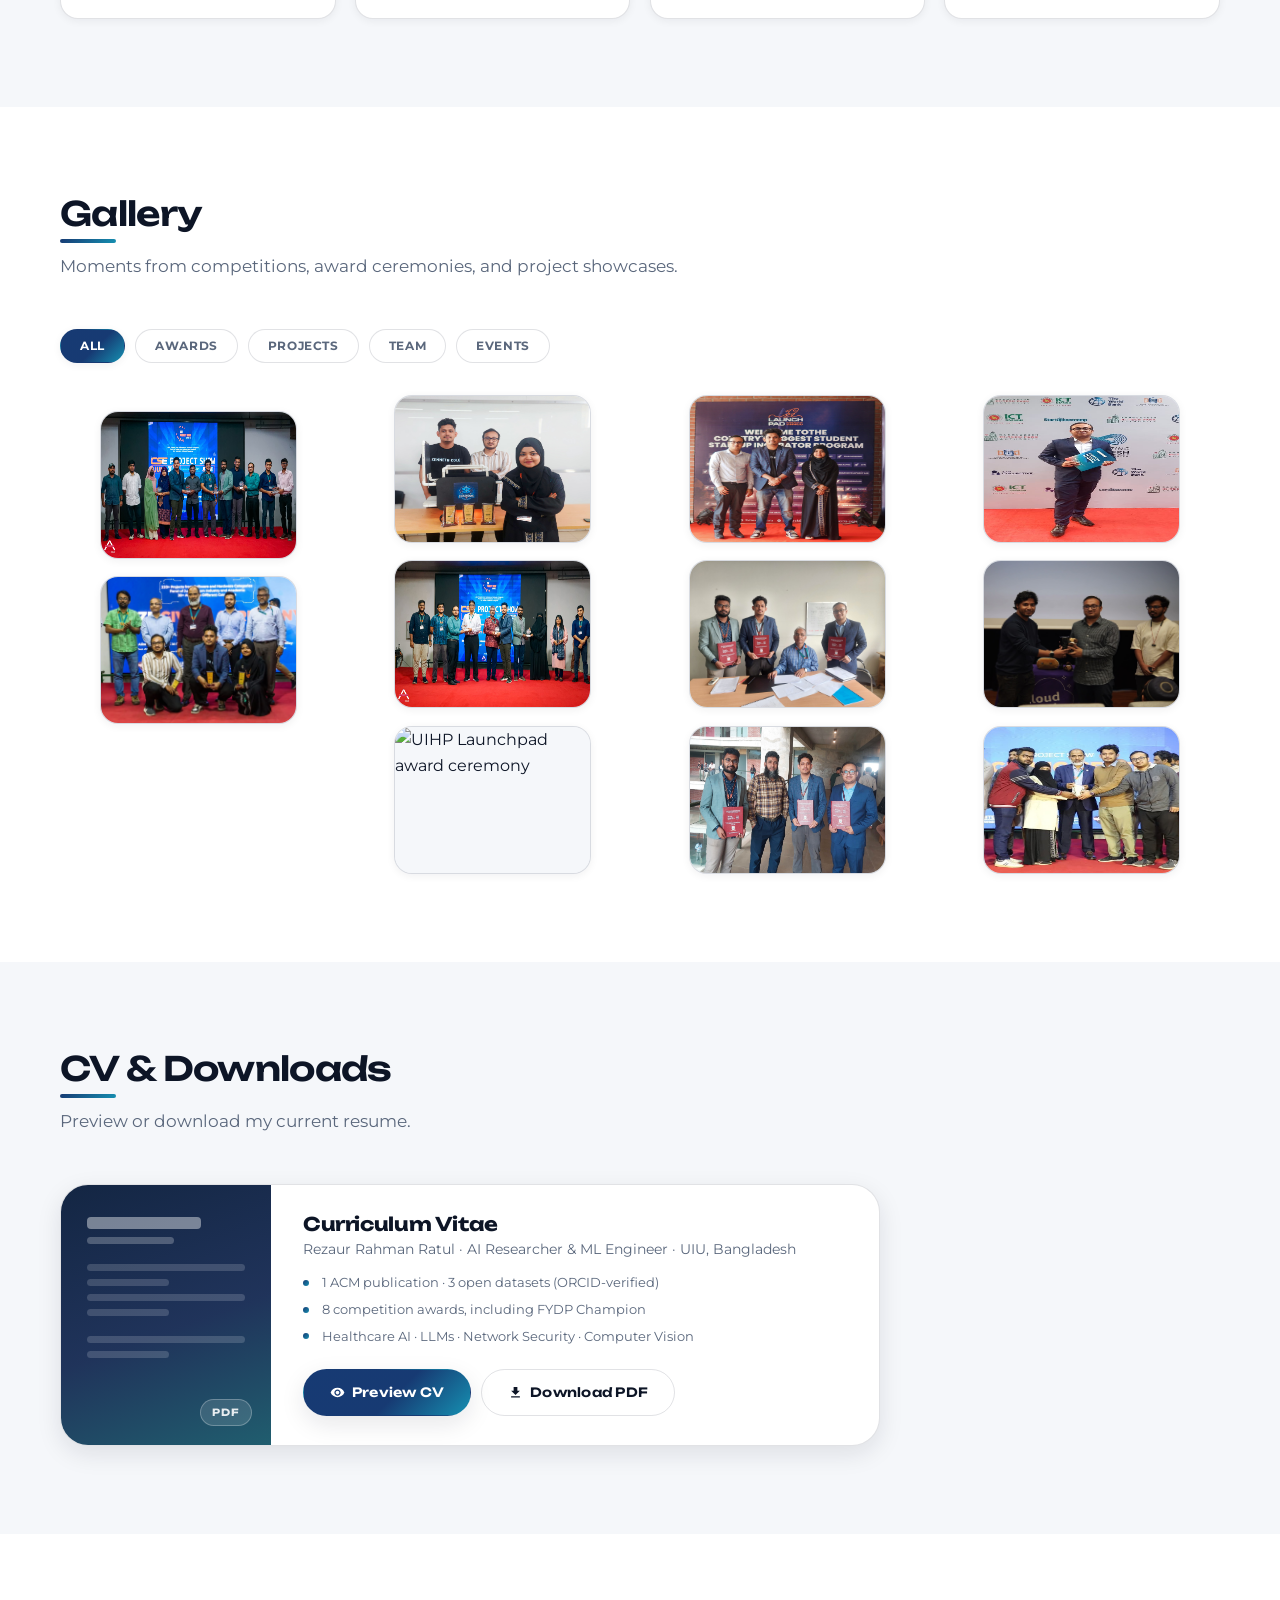
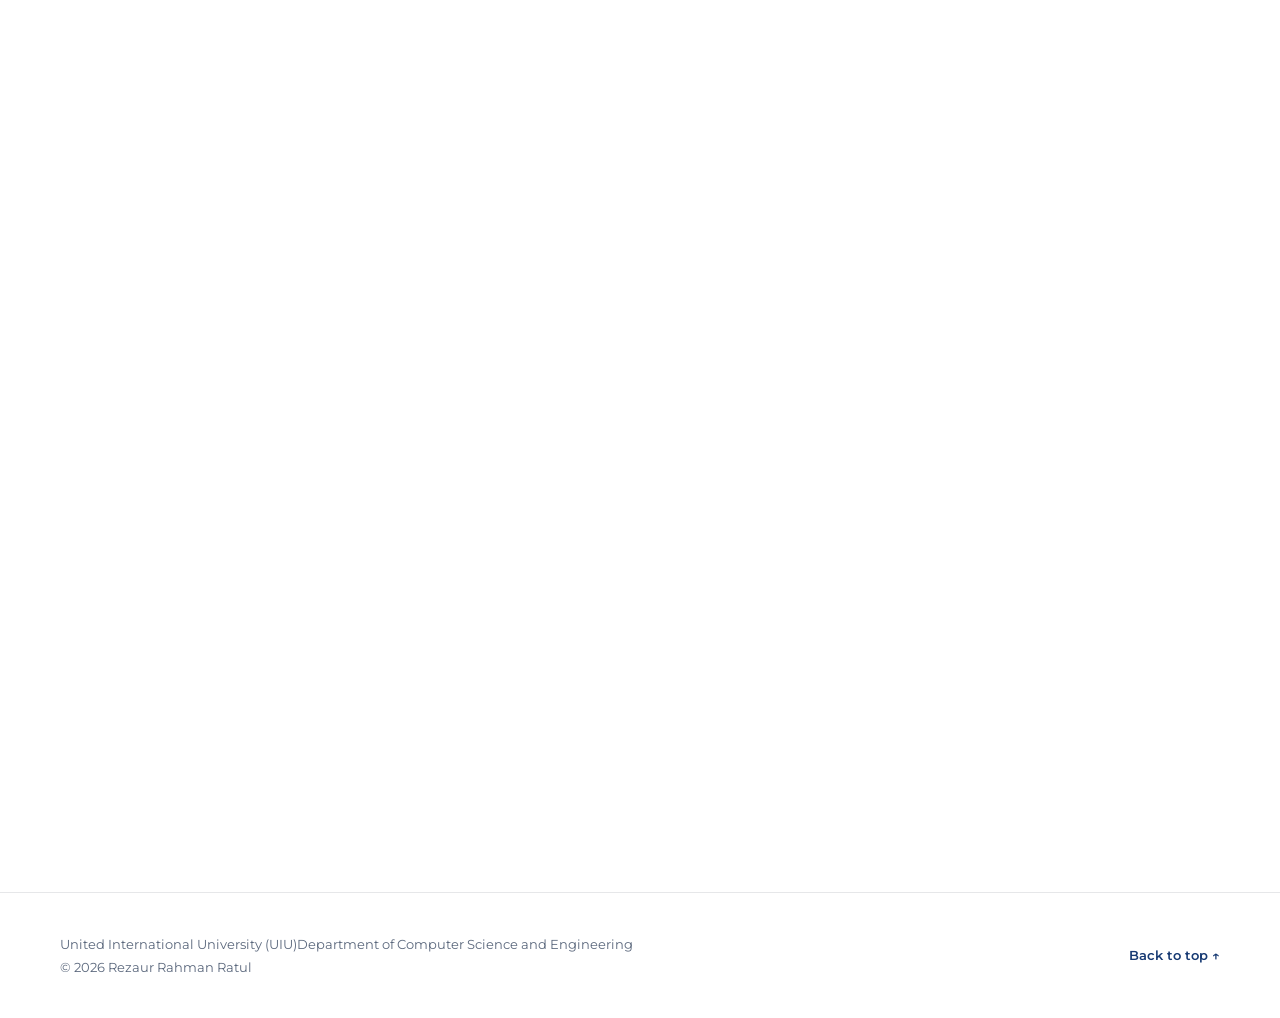
==== commit 5f0a68e2: "Update the writing of the Project details on the Diginity and add the images on the project details" ====
--- a/index.html
+++ b/index.html
@@ -3,12 +3,12 @@
 <head>
     <meta charset="utf-8">
     <meta name="viewport" content="width=device-width, initial-scale=1">
-    <title>Rezaur Rahman Ratul — AI Researcher & ML Engineer</title>
+    <title>Rezaur Rahman RatulAI Researcher & ML Engineer</title>
     <meta name="description" content="Portfolio of Rezaur Rahman Ratul, an AI researcher and ML engineer focused on medical imaging, healthcare AI, LLMs, conversational AI, and speech/audio processing.">
     <meta name="keywords" content="machine learning, healthcare ai, medical imaging, llm, conversational ai, speech processing, cybersecurity, network security, xai, deep learning, computer vision, vehicle detection, waste segmentation, water surface detection">
     <meta property="og:type" content="website">
-    <meta property="og:title" content="Rezaur Rahman Ratul — AI Researcher & ML Engineer">
-    <meta property="og:description" content="Portfolio of Rezaur Rahman Ratul — AI researcher, ML engineer, published author, and award-winning builder in healthcare AI and secure ML systems.">
+    <meta property="og:title" content="Rezaur Rahman RatulAI Researcher & ML Engineer">
+    <meta property="og:description" content="Portfolio of Rezaur Rahman RatulAI researcher, ML engineer, published author, and award-winning builder in healthcare AI and secure ML systems.">
     <meta name="twitter:card" content="summary_large_image">
     <link rel="stylesheet" href="assets/css/style.css?v=3">
     <link rel="preconnect" href="https://fonts.gstatic.com" crossorigin>
@@ -51,7 +51,7 @@
 <main id="content">
 
     <!-- ============================================================
-         HERO — Banner + Profile Photo
+         HEROBanner + Profile Photo
          ============================================================ -->
     <section class="hero" id="hero">
         <!-- Banner image strip -->
@@ -64,7 +64,7 @@
         <div class="container">
             <div class="hero-profile-row">
                 <div class="hero-avatar" role="img" aria-label="Portrait of Rezaur Rahman Ratul">
-                    <img src="assets/img/profile_pic.png" alt="Rezaur Rahman Ratul — AI Researcher">
+                    <img src="assets/img/profile_pic.png" alt="Rezaur Rahman RatulAI Researcher">
                 </div>
                 <div class="hero-profile-actions">
                     <a class="btn primary" href="Resume.pdf">View CV (PDF)</a>
@@ -112,13 +112,13 @@
             </article>
             <article class="highlight-card" role="listitem">
                 <span class="highlight-kicker">Thesis</span>
-                <h4>Champion — FYDP</h4>
+                <h4>ChampionFYDP</h4>
                 <p>Voice reconstruction from lip movements for stroke patients, UIU Final Year Design Project.</p>
             </article>
             <article class="highlight-card" role="listitem">
                 <span class="highlight-kicker">National Finalist</span>
                 <h4>Blockchain Olympiad 2025</h4>
-                <p>DigiDignity — AI-integrated blockchain identity framework for displaced populations.</p>
+                <p>DigiDignityAI-integrated blockchain identity framework for displaced populations.</p>
             </article>
             <article class="highlight-card" role="listitem">
                 <span class="highlight-kicker">Status</span>
@@ -205,7 +205,7 @@
                 <div class="papers-grid">
                     <div class="paper-card" data-detail-key="voice-reconstruction" role="button" tabindex="0" aria-label="Open details for Voice Reconstruction from Lip Movements for Stroke Patients">
                         <h4>Voice Reconstruction from Lip Movements for Stroke Patients</h4>
-                        <span class="badge-group"><span class="badge badge-info">Thesis</span><span class="badge badge-success">Champion — FYDP Competition</span></span>
+                        <span class="badge-group"><span class="badge badge-info">Thesis</span><span class="badge badge-success">ChampionFYDP Competition</span></span>
                         <p class="paper-authors"><span>Rezaur Rahman Ratul</span></p>
                         <p class="paper-meta">Undergraduate Thesis, United International University · 2025</p>
                         <p class="paper-abstract">Deep learning pipeline for visual speech reconstruction using computer vision and signal processing, evaluated against healthcare-grade benchmarks. Won Champion at UIU's Final Year Design Project competition.</p>
@@ -348,22 +348,22 @@
         <div class="container section-container">
             <div class="section-header">
                 <h2 class="section-title">Projects</h2>
-                <p class="section-subtitle">Selected research software and award-winning prototypes — click any card to explore.</p>
+                <p class="section-subtitle">Selected research software and award-winning prototypesclick any card to explore.</p>
             </div>
             <div class="projects-grid">
 
-                <!-- DigiDignity — NEW -->
+                <!-- DigiDignityNEW -->
                 <article class="project-card featured-card" data-detail-key="digidignity" role="button" tabindex="0" aria-label="Open details for DigiDignity">
                     <div class="project-card-media">
-                        <div class="project-card-media-placeholder"><span>₿</span></div>
+                           <img src="assets/img/Diginity_Front_page.JPG" alt="DigiDignity" loading="lazy">
                     </div>
                     <div class="project-card-body">
                         <header>
-                            <h3>DigiDignity — AI-Integrated Blockchain Identity System for Refugees</h3>
+                            <h3>DigiDignityAI-Integrated Blockchain Identity System for Refugees</h3>
                             <span class="project-role">Founding Member · Team Unchained</span>
                         </header>
-                        <p>Blockchain + AI identity framework giving secure, portable, verifiable digital IDs to 100M+ displaced people — free for refugees, funded by institutional partners. Features SSI, dual-chain architecture, 99.7%-accurate AI biometrics, and Zero-Knowledge Proofs.</p>
-                        <p class="project-results"><strong>Results:</strong> National Finalist — Blockchain Olympiad Bangladesh 2025.</p>
+                        <p>Blockchain + AI identity framework giving secure, portable, verifiable digital IDs to 100M+ displaced peoplefree for refugees, funded by institutional partners. Features SSI, dual-chain architecture, 99.7%-accurate AI biometrics, and Zero-Knowledge Proofs.</p>
+                        <p class="project-results"><strong>Results:</strong> National FinalistBlockchain Olympiad Bangladesh 2025.</p>
                         <p class="project-stack"><strong>Technologies:</strong> Dual-Chain Blockchain, AI/ML Biometrics, Zero-Knowledge Proofs, Self-Sovereign Identity (SSI)</p>
                         <div class="project-links"></div>
                         <span class="click-hint">View details &amp; slides</span>
@@ -374,7 +374,7 @@
                 <article class="project-card" data-detail-key="intellisense" role="button" tabindex="0" aria-label="Open details for IntelliSense">
                     <div class="project-card-media">
                         <img src="assets/img/IntelliSense AI-Assisted Smart Wheelchair for Paralysis Patients_project_photo.jpg" alt="IntelliSense AI-Assisted Smart Wheelchair" loading="lazy">
-                    </div>
+                    </div>  
                     <div class="project-card-body">
                         <header>
                             <h3>IntelliSense: AI-Assisted Smart Wheelchair for Paralysis Patients</h3>
@@ -390,7 +390,7 @@
                 <!-- Astha -->
                 <article class="project-card" data-detail-key="astha" role="button" tabindex="0" aria-label="Open details for Astha">
                     <div class="project-card-media">
-                        <div class="project-card-media-placeholder"><span>❤</span></div>
+                        <img src="assets/img/prototype_Astha_picture_02.png" alt="Astha: Elderly Health Monitoring Application" loading="lazy">
                     </div>
                     <div class="project-card-body">
                         <header>
@@ -411,11 +411,11 @@
                     </div>
                     <div class="project-card-body">
                         <header>
-                            <h3>SHOHOCHOR — CCTV-Based Child Monitoring for Daycare Centers</h3>
+                            <h3>SHOHOCHORCCTV-Based Child Monitoring for Daycare Centers</h3>
                             <span class="project-role">Founding Member</span>
                         </header>
                         <p>Prototype CCTV-based child monitoring solution for daycare centers, leading system planning and validation for real-time supervision.</p>
-                        <p class="project-results"><strong>Results:</strong> Top 4 nationally, University Innovation Hub Program — 20,000 BDT award.</p>
+                        <p class="project-results"><strong>Results:</strong> Top 4 nationally, University Innovation Hub Program20,000 BDT award.</p>
                         <p class="project-stack"><strong>Technologies:</strong> Computer vision, Embedded systems</p>
                         <span class="click-hint">View award photos &amp; slides</span>
                     </div>
@@ -444,7 +444,7 @@
                     </div>
                     <div class="project-card-body">
                         <header>
-                            <h3>WasteSegCluster — Annotated Urban Waste Dataset (Figshare)</h3>
+                            <h3>WasteSegClusterAnnotated Urban Waste Dataset (Figshare)</h3>
                             <span class="project-role">Dataset Author</span>
                         </header>
                         <p>Open dataset of annotated waste images from urban water bodies in Bangladesh, supporting segmentation and environmental AI research.</p>
@@ -462,7 +462,7 @@
                     </div>
                     <div class="project-card-body">
                         <header>
-                            <h3>BDRoadScenes — Multi-Class Vehicle Detection Dataset (IEEE DataPort)</h3>
+                            <h3>BDRoadScenesMulti-Class Vehicle Detection Dataset (IEEE DataPort)</h3>
                             <span class="project-role">Dataset Author</span>
                         </header>
                         <p>Real-world vehicle detection dataset from Bangladeshi roads for computer vision and autonomous driving research in South Asian conditions.</p>
@@ -525,10 +525,10 @@
                     <div class="course-list">
                         <article class="course-card">
                             <header>
-                                <h4>University Innovation Hub Program (UIHP) — Trainee</h4>
+                                <h4>University Innovation Hub Program (UIHP)Trainee</h4>
                                 <p>Nov 2024 – Mar 2025</p>
                             </header>
-                            <p>Founding member of SHOHOCHOR, a CCTV-based child monitoring prototype for daycare centers — Top 4 nationally, 20,000 BDT award.</p>
+                            <p>Founding member of SHOHOCHOR, a CCTV-based child monitoring prototype for daycare centersTop 4 nationally, 20,000 BDT award.</p>
                         </article>
                     </div>
                     <h3>Certifications</h3>
@@ -546,11 +546,11 @@
                         <ul class="mentor-list">
                             <li>
                                 <a href="mailto:mnh@cse.uiu.ac.bd">Dr. Mohammad Nurul Huda</a>
-                                <span class="mentor-meta">Professor, Dept. of CSE, UIU — Thesis advisor — lip-movement voice reconstruction</span>
+                                <span class="mentor-meta">Professor, Dept. of CSE, UIUThesis advisorlip-movement voice reconstruction</span>
                             </li>
                             <li>
                                 <a href="mailto:ohidujjaman@cse.uiu.ac.bd">Dr. Ohidujjaman</a>
-                                <span class="mentor-meta">Associate Professor, Dept. of CSE, UIU — Research guidance — ML &amp; signal processing</span>
+                                <span class="mentor-meta">Associate Professor, Dept. of CSE, UIUResearch guidanceML &amp; signal processing</span>
                             </li>
                         </ul>
                     </div>
@@ -624,15 +624,15 @@
             <div class="stats-grid" role="list">
                 <article class="stat-card" role="listitem" data-category="award">
                     <span class="stat-value" style="font-size:1.1rem;">Champion</span>
-                    <span class="stat-label">Final Year Design Project — Voice Reconstruction (UIU)</span>
+                    <span class="stat-label">Final Year Design ProjectVoice Reconstruction (UIU)</span>
                 </article>
                 <article class="stat-card" role="listitem" data-category="award">
                     <span class="stat-value" style="font-size:1.1rem;">1st Runner-up</span>
-                    <span class="stat-label">System Analysis Design Lab — Astha (UIU)</span>
+                    <span class="stat-label">System Analysis Design LabAstha (UIU)</span>
                 </article>
                 <article class="stat-card" role="listitem" data-category="award">
                     <span class="stat-value" style="font-size:1.1rem;">1st Runner-up</span>
-                    <span class="stat-label">Electronics Lab — IntelliSense Wheelchair (UIU)</span>
+                    <span class="stat-label">Electronics LabIntelliSense Wheelchair (UIU)</span>
                 </article>
                 <article class="stat-card" role="listitem" data-category="award">
                     <span class="stat-value" style="font-size:1.1rem;">Top 4 (National)</span>
@@ -640,7 +640,7 @@
                 </article>
                 <article class="stat-card" role="listitem" data-category="award">
                     <span class="stat-value" style="font-size:1.1rem;">National Finalist</span>
-                    <span class="stat-label">Blockchain Olympiad Bangladesh 2025 — DigiDignity</span>
+                    <span class="stat-label">Blockchain Olympiad Bangladesh 2025DigiDignity</span>
                 </article>
                 <article class="stat-card" role="listitem" data-category="award">
                     <span class="stat-value" style="font-size:1.1rem;">Top 10</span>
@@ -679,47 +679,47 @@
 
             <!-- Masonry Grid -->
             <div class="gallery-masonry" id="gallery-masonry">
-                <figure class="gallery-item" data-category="award" role="button" tabindex="0" aria-label="View photo: Champion — Final Year Design Project, UIU">
+                <figure class="gallery-item" data-category="award" role="button" tabindex="0" aria-label="View photo: ChampionFinal Year Design Project, UIU">
                     <img src="assets/img/Final_year_project_lab_award.jpg" alt="Final Year Design Project Champion award ceremony" loading="lazy">
                     <figcaption class="gallery-overlay">
                         <span class="gallery-category-badge">Award</span>
-                        <p class="gallery-caption-title">Champion — Final Year Design Project, UIU</p>
-                    </figcaption>
-                    <span class="gallery-zoom-icon" aria-hidden="true">↗</span>
-                </figure>
-
-                <figure class="gallery-item" data-category="award" role="button" tabindex="0" aria-label="View photo: Award Ceremony — IntelliSense Smart Wheelchair">
+                        <p class="gallery-caption-title">ChampionFinal Year Design Project, UIU</p>
+                    </figcaption>
+                    <span class="gallery-zoom-icon" aria-hidden="true">↗</span>
+                </figure>
+
+                <figure class="gallery-item" data-category="award" role="button" tabindex="0" aria-label="View photo: Award CeremonyIntelliSense Smart Wheelchair">
                     <img src="assets/img/IntelliSense AI-Assisted Smart Wheelchair for Paralysis Patients_award_winning_photo.jpg" alt="Award ceremony for the IntelliSense smart wheelchair project" loading="lazy">
                     <figcaption class="gallery-overlay">
                         <span class="gallery-category-badge">Award</span>
-                        <p class="gallery-caption-title">Award Ceremony — IntelliSense Smart Wheelchair</p>
-                    </figcaption>
-                    <span class="gallery-zoom-icon" aria-hidden="true">↗</span>
-                </figure>
-
-                <figure class="gallery-item" data-category="project" role="button" tabindex="0" aria-label="View photo: Project Demo — IntelliSense Smart Wheelchair">
+                        <p class="gallery-caption-title">Award CeremonyIntelliSense Smart Wheelchair</p>
+                    </figcaption>
+                    <span class="gallery-zoom-icon" aria-hidden="true">↗</span>
+                </figure>
+
+                <figure class="gallery-item" data-category="project" role="button" tabindex="0" aria-label="View photo: Project DemoIntelliSense Smart Wheelchair">
                     <img src="assets/img/IntelliSense AI-Assisted Smart Wheelchair for Paralysis Patients_project_photo.jpg" alt="IntelliSense smart wheelchair project demonstration" loading="lazy">
                     <figcaption class="gallery-overlay">
                         <span class="gallery-category-badge">Project</span>
-                        <p class="gallery-caption-title">Project Demo — IntelliSense Smart Wheelchair</p>
-                    </figcaption>
-                    <span class="gallery-zoom-icon" aria-hidden="true">↗</span>
-                </figure>
-
-                <figure class="gallery-item" data-category="award" role="button" tabindex="0" aria-label="View photo: 1st Runner-up — System Analysis Design Lab">
+                        <p class="gallery-caption-title">Project DemoIntelliSense Smart Wheelchair</p>
+                    </figcaption>
+                    <span class="gallery-zoom-icon" aria-hidden="true">↗</span>
+                </figure>
+
+                <figure class="gallery-item" data-category="award" role="button" tabindex="0" aria-label="View photo: 1st Runner-upSystem Analysis Design Lab">
                     <img src="assets/img/System_Analysis_Lab_award.jpg" alt="System Analysis Design Lab award ceremony" loading="lazy">
                     <figcaption class="gallery-overlay">
                         <span class="gallery-category-badge">Award</span>
-                        <p class="gallery-caption-title">1st Runner-up — System Analysis Design Lab (Astha)</p>
-                    </figcaption>
-                    <span class="gallery-zoom-icon" aria-hidden="true">↗</span>
-                </figure>
-
-                <figure class="gallery-item" data-category="award" role="button" tabindex="0" aria-label="View photo: UIHP Launchpad — National Top 4">
+                        <p class="gallery-caption-title">1st Runner-upSystem Analysis Design Lab (Astha)</p>
+                    </figcaption>
+                    <span class="gallery-zoom-icon" aria-hidden="true">↗</span>
+                </figure>
+
+                <figure class="gallery-item" data-category="award" role="button" tabindex="0" aria-label="View photo: UIHP LaunchpadNational Top 4">
                     <img src="assets/img/Launch_pad_award_Giving.jpg" alt="UIHP Launchpad award ceremony" loading="lazy">
                     <figcaption class="gallery-overlay">
                         <span class="gallery-category-badge">Award</span>
-                        <p class="gallery-caption-title">UIHP Launchpad — National Top 4</p>
+                        <p class="gallery-caption-title">UIHP LaunchpadNational Top 4</p>
                     </figcaption>
                     <span class="gallery-zoom-icon" aria-hidden="true">↗</span>
                 </figure>
@@ -857,7 +857,7 @@
                         <dt>Location</dt>
                         <dd>Dhaka, Bangladesh</dd>
                         <dt>Affiliation</dt>
-                        <dd>United International University (UIU) — Department of Computer Science and Engineering</dd>
+                        <dd>United International University (UIU)Department of Computer Science and Engineering</dd>
                         <dt>Office hours</dt>
                         <dd>Available by appointment (GMT+6).</dd>
                         <dt>LinkedIn</dt>
@@ -902,7 +902,7 @@
 <footer class="site-footer" role="contentinfo">
     <div class="container footer-container">
         <div class="footer-meta">
-            <p>United International University (UIU) — Department of Computer Science and Engineering</p>
+            <p>United International University (UIU)Department of Computer Science and Engineering</p>
             <p>© 2026 Rezaur Rahman Ratul</p>
         </div>
         <div class="footer-links">
@@ -913,4 +913,4 @@
 
 <script src="assets/js/app.js?v=2" defer></script>
 </body>
-</html>
+</html>
